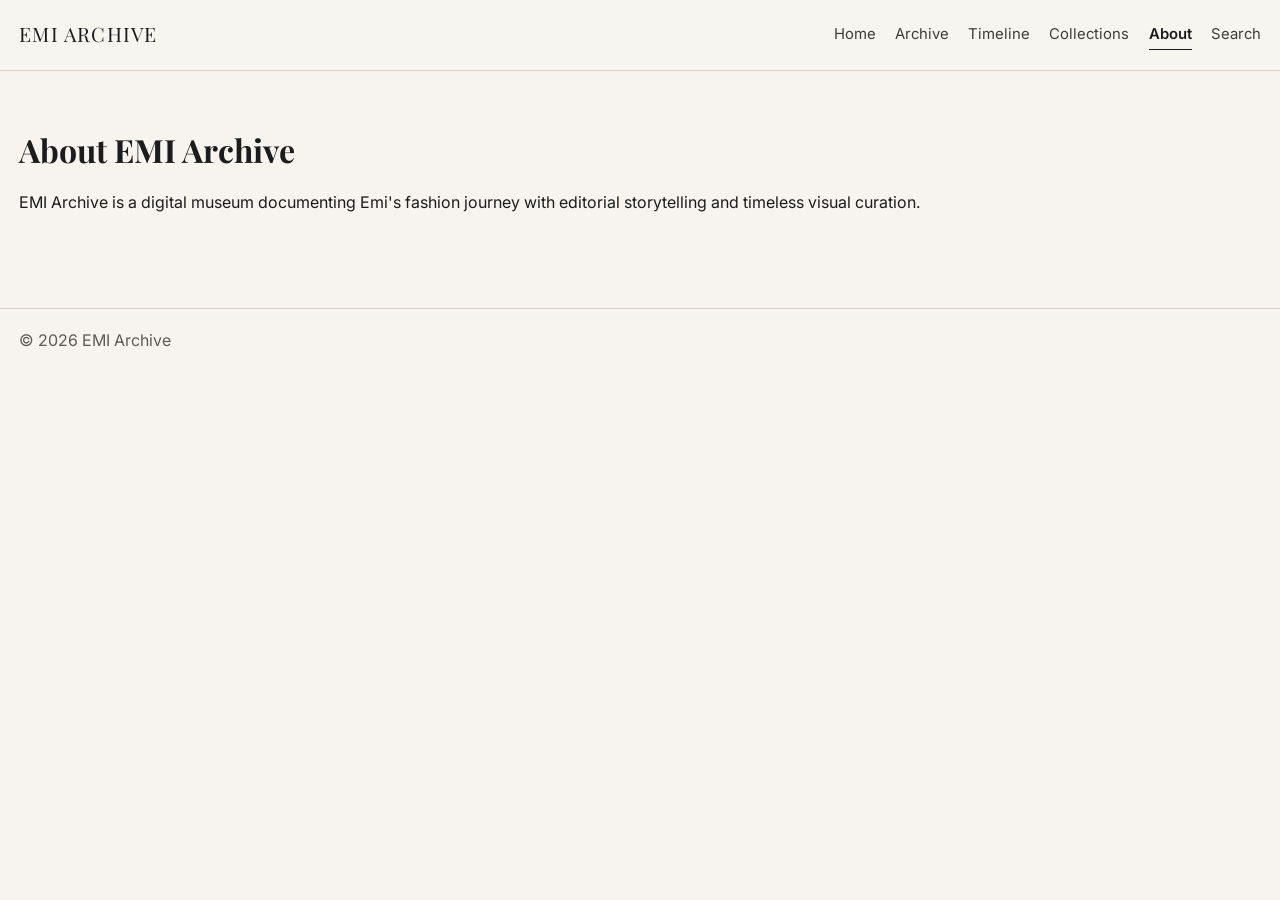
==== about.html @ dd9f16d8 "feat: redesign EMI Archive luxury experience Co-authored-by: Copilot <223556219+Copilot@users.norepl" ====
<!doctype html>
<html lang="en">
<head>
  <meta charset="UTF-8" />
  <meta name="viewport" content="width=device-width, initial-scale=1.0" />
  <title>About | EMI Archive</title>
  <link rel="preconnect" href="https://fonts.googleapis.com" />
  <link rel="preconnect" href="https://fonts.gstatic.com" crossorigin />
  <link href="https://fonts.googleapis.com/css2?family=Inter:wght@400;500;600&family=Playfair+Display:wght@500;700&display=swap" rel="stylesheet" />
  <link rel="stylesheet" href="assets/css/styles.css" />
</head>
<body>
  <header class="site-header">
    <div class="shell header-inner">
      <a class="brand" href="index.html">EMI ARCHIVE</a>
      <button class="nav-toggle" type="button" aria-expanded="false" aria-controls="site-nav" aria-label="Toggle navigation">
        <span></span>
        <span></span>
        <span></span>
      </button>
      <nav class="site-nav" id="site-nav" aria-label="Main">
        <a href="index.html">Home</a>
        <a href="archive.html">Archive</a>
        <a href="timeline.html">Timeline</a>
        <a href="collections.html">Collections</a>
        <a href="about.html" class="is-active">About</a>
        <a href="archive.html#search">Search</a>
      </nav>
    </div>
  </header>
  <main class="shell page-main prose">
    <h1>About EMI Archive</h1>
    <p>EMI Archive is a digital museum documenting Emi's fashion journey with editorial storytelling and timeless visual curation.</p>
  </main>
  <footer class="site-footer"><div class="shell"><p>© <span id="year"></span> EMI Archive</p></div></footer>
  <script src="assets/js/main.js"></script>
</body>
</html>
---- assets/css/styles.css ----
:root {
  --bg: #f7f4ef;
  --surface: #e8e1d7;
  --gold: #c9b08a;
  --ink: #1c1c1c;
  --muted: #585550;
  --line: #d6cebf;
  --line-strong: #c9bfae;
  --space-section: clamp(2.1rem, 4vw, 3.4rem);
  --radius-md: 12px;
  --radius-sm: 10px;
}

* {
  box-sizing: border-box;
}

body {
  margin: 0;
  background: var(--bg);
  color: var(--ink);
  font-family: "Inter", sans-serif;
  font-size: 16px;
  line-height: 1.58;
  text-rendering: optimizeLegibility;
}

a {
  color: inherit;
}

.shell {
  width: min(1280px, calc(100% - 2.4rem));
  margin: 0 auto;
}

.site-header {
  position: sticky;
  top: 0;
  z-index: 10;
  border-bottom: 1px solid var(--line);
  background: color-mix(in srgb, var(--bg) 94%, white);
  backdrop-filter: blur(8px);
}

.header-inner {
  display: flex;
  justify-content: space-between;
  align-items: center;
  gap: 1rem;
  min-height: 70px;
}

.brand {
  text-decoration: none;
  font-family: "Playfair Display", serif;
  font-size: 1.24rem;
  letter-spacing: 0.06em;
}

.site-nav {
  display: flex;
  flex-wrap: wrap;
  gap: 0.55rem 1.2rem;
}

.nav-toggle {
  display: none;
  border: 1px solid var(--line-strong);
  background: color-mix(in srgb, var(--bg) 82%, white);
  border-radius: 999px;
  width: 44px;
  height: 44px;
  padding: 0;
  align-items: center;
  justify-content: center;
  gap: 4px;
}

.nav-toggle span {
  display: block;
  width: 18px;
  height: 2px;
  border-radius: 2px;
  background: var(--ink);
  transition: transform 180ms ease, opacity 180ms ease;
  transform-origin: center;
}

.nav-toggle.is-open span:nth-child(1) {
  transform: translateY(6px) rotate(45deg);
}

.nav-toggle.is-open span:nth-child(2) {
  opacity: 0;
}

.nav-toggle.is-open span:nth-child(3) {
  transform: translateY(-6px) rotate(-45deg);
}

.site-nav a {
  text-decoration: none;
  color: #3f3d39;
  font-size: 0.93rem;
  padding: 0.2rem 0;
}

.site-nav a.is-active {
  color: var(--ink);
  font-weight: 600;
  border-bottom: 1px solid var(--ink);
}

.kicker {
  margin: 0 0 0.7rem;
  text-transform: uppercase;
  letter-spacing: 0.12em;
  font-size: 0.77rem;
  color: var(--muted);
}

h1,
h2,
h3 {
  font-family: "Playfair Display", serif;
  line-height: 1.17;
}

.hero {
  display: grid;
  grid-template-columns: 1.05fr 1fr;
  gap: 2rem;
  align-items: stretch;
  padding: 3.3rem 0 1.6rem;
}

.hero-copy h1 {
  font-size: clamp(2.2rem, 4.2vw, 3.45rem);
  margin: 0 0 0.9rem;
}

.hero-copy p {
  margin: 0;
  color: #4f4c47;
  max-width: 54ch;
}

.button {
  display: inline-block;
  margin-top: 1.2rem;
  border: 1px solid var(--ink);
  border-radius: 999px;
  background: var(--ink);
  color: white;
  text-decoration: none;
  padding: 0.62rem 1.1rem;
  transition: transform 140ms ease, opacity 140ms ease;
}

.button:hover {
  transform: translateY(-1px);
  opacity: 0.94;
}

.hero-art,
.card-image,
.detail-image {
  border-radius: var(--radius-md);
  border: 1px solid var(--line);
  background: linear-gradient(140deg, #f2ede4 4%, #e0d5c4 55%, #c9b08a 100%);
}

.hero-art {
  min-height: 400px;
}

.design-board {
  margin-bottom: 1.2rem;
}

.board-card {
  border: 1px solid var(--line);
  border-radius: var(--radius-md);
  background: color-mix(in srgb, var(--bg) 82%, white);
}

.board-block {
  padding: 1rem;
}

.board-block + .board-block {
  border-top: 1px solid var(--line);
}

.board-card h2 {
  margin: 0;
  font-size: 1.9rem;
}

.board-card p {
  margin: 0.5rem 0 0;
  color: #58544d;
}

.swatches {
  display: flex;
  flex-wrap: wrap;
  gap: 0.85rem;
}

.swatch span {
  display: block;
  width: 76px;
  height: 76px;
  border-radius: 10px;
  border: 1px solid var(--line);
  background: var(--bg);
}

.swatch:nth-child(2) span {
  background: var(--surface);
}

.swatch:nth-child(3) span {
  background: var(--gold);
}

.swatch:nth-child(4) span {
  background: var(--ink);
}

.swatch em {
  display: block;
  margin-top: 0.35rem;
  font-style: normal;
  font-size: 0.75rem;
  color: #65625d;
}

.guide-section {
  margin-bottom: var(--space-section);
}

.guide-grid {
  display: grid;
  grid-template-columns: repeat(4, 1fr);
  gap: 0.8rem;
}

.guide-card {
  border: 1px solid var(--line);
  border-radius: var(--radius-sm);
  background: color-mix(in srgb, var(--bg) 84%, white);
  padding: 1rem;
  min-height: 240px;
}

.guide-card h3 {
  margin: 0;
  font-size: 1.08rem;
}

.guide-card p {
  margin: 0.65rem 0 0;
  color: #53504a;
  font-size: 0.92rem;
}

.stats {
  display: grid;
  grid-template-columns: repeat(4, 1fr);
  gap: 0.9rem;
  margin: 0 auto var(--space-section);
}

.stats article {
  border: 1px solid var(--line);
  border-radius: var(--radius-md);
  background: color-mix(in srgb, var(--surface) 35%, white);
  padding: 0.95rem 1rem;
}

.stats h2 {
  margin: 0;
  font-size: 1.8rem;
}

.stats p {
  margin: 0.2rem 0 0;
  color: var(--muted);
}

.records {
  margin-bottom: var(--space-section);
}

.section-head {
  display: flex;
  justify-content: space-between;
  align-items: end;
  gap: 1rem;
  margin-bottom: 0.9rem;
}

.section-head h2 {
  margin: 0;
  font-size: 1.82rem;
}

.section-head a {
  color: #47443f;
  font-size: 0.9rem;
  text-transform: uppercase;
  letter-spacing: 0.07em;
  text-decoration: none;
}

.section-head--stacked {
  display: block;
  margin-top: 2.25rem;
}

.section-head--stacked h1 {
  margin: 0;
  font-size: clamp(1.9rem, 3.3vw, 2.6rem);
}

.section-head--stacked p {
  margin: 0.55rem 0 0;
  color: #5b5751;
}

.record-grid {
  display: grid;
  grid-template-columns: repeat(3, 1fr);
  gap: 1rem;
}

.record-grid.is-list {
  grid-template-columns: 1fr;
}

.record-grid.is-list .card {
  display: grid;
  grid-template-columns: 240px 1fr;
  gap: 1rem;
  align-items: center;
}

.record-grid.is-list .card .card-image {
  margin-bottom: 0;
  min-height: 160px;
}

.card {
  border: 1px solid var(--line);
  border-radius: var(--radius-md);
  background: color-mix(in srgb, var(--bg) 65%, white);
  padding: 0.9rem;
}

.card-image {
  min-height: 0;
  aspect-ratio: 4 / 5;
  margin-bottom: 0.75rem;
}

.tone-2 {
  background: linear-gradient(140deg, #efe8db, #d6c7af);
}

.tone-3 {
  background: linear-gradient(140deg, #dbd4c6, #b99f6e);
}

.meta {
  margin: 0 0 0.26rem;
  font-size: 0.84rem;
  color: #65625d;
}

.card h3 {
  margin: 0;
  font-size: 1.22rem;
}

.card-keyline {
  margin: 0.35rem 0;
  color: #55524d;
}

.card a {
  text-decoration: none;
  color: #2f2e2a;
  font-weight: 500;
}

.quote {
  border-top: 1px solid var(--line);
  padding: 2.1rem 0 3.3rem;
}

blockquote {
  margin: 0;
  max-width: 36ch;
  font-size: clamp(1.2rem, 2.2vw, 1.95rem);
}

.quote-credit {
  margin-top: 0.8rem;
  color: #5d5952;
}

.page-main {
  padding-bottom: 1.4rem;
}

.filters-panel {
  border: 1px solid var(--line);
  border-radius: var(--radius-md);
  background: color-mix(in srgb, var(--bg) 72%, white);
  padding: 0.9rem;
  margin: 1rem 0 1.2rem;
}

.filters {
  display: grid;
  grid-template-columns: 2fr repeat(4, 1fr) auto;
  gap: 0.58rem;
}

input,
select,
button {
  font: inherit;
  border: 1px solid var(--line-strong);
  border-radius: 8px;
  padding: 0.6rem 0.7rem;
  min-height: 44px;
  background: white;
}

button {
  background: var(--ink);
  color: white;
  border-color: var(--ink);
  cursor: pointer;
}

.filters-meta {
  margin: 0.5rem 0 0;
  color: #5c5953;
  font-size: 0.9rem;
}

.detail-kicker {
  text-transform: uppercase;
  letter-spacing: 0.08em;
  font-size: 0.76rem;
}

.detail-gallery {
  display: grid;
  grid-template-columns: 1.2fr 1fr 1fr;
  gap: 0.95rem;
  margin-top: 1rem;
}

.detail-image {
  min-height: 0;
  aspect-ratio: 3 / 4;
}

.detail-gallery .detail-image:first-child {
  aspect-ratio: 4 / 5;
}

.detail-layout {
  display: grid;
  grid-template-columns: 1fr 1.5fr;
  gap: 2rem;
  margin: 1.2rem 0 2rem;
}

.detail-info,
.detail-copy {
  border: 1px solid var(--line);
  border-radius: var(--radius-md);
  padding: 1rem;
  background: color-mix(in srgb, var(--bg) 70%, white);
}

.detail-info h2,
.detail-copy h2 {
  margin: 0 0 0.7rem;
  font-size: 1.35rem;
}

dl {
  margin: 0;
  display: grid;
  grid-template-columns: 110px 1fr;
  gap: 0 0.6rem;
}

dt,
dd {
  margin: 0;
  padding: 0.26rem 0;
  border-bottom: 1px solid var(--line);
}

.prose {
  padding: 2.4rem 0;
}

.site-footer {
  border-top: 1px solid var(--line);
  margin-top: 2.4rem;
  padding: 1.2rem 0;
}

.site-footer p {
  margin: 0;
  color: #5e5a54;
}

.mobile-dock {
  display: none;
}

.home-ref .hero {
  grid-template-columns: 0.95fr 1.05fr;
  gap: 0;
  padding: 0;
  border: 1px solid var(--line);
  border-radius: var(--radius-md);
  overflow: hidden;
  box-shadow: 0 18px 45px rgba(34, 28, 19, 0.09);
}

.home-ref .hero-copy {
  padding: clamp(1.3rem, 3vw, 2.8rem);
  background:
    radial-gradient(circle at 20% 15%, rgba(201, 176, 138, 0.14), transparent 52%),
    linear-gradient(180deg, rgba(255, 255, 255, 0.5), rgba(255, 255, 255, 0.08));
}

.home-ref .hero-copy h1 {
  font-size: clamp(2rem, 4.2vw, 3.6rem);
  letter-spacing: -0.02em;
  margin: 0.5rem 0 0.7rem;
  color: #171717;
}

.home-ref .hero-copy .button {
  text-transform: uppercase;
  letter-spacing: 0.08em;
  font-size: 0.78rem;
  padding: 0.64rem 1rem;
  background: var(--gold);
  border-color: var(--gold);
  color: #fff;
  background-image: linear-gradient(110deg, #c9b08a 0%, #b89a63 100%);
}

.home-ref .hero-art {
  min-height: 520px;
  border: 0;
  border-radius: 0;
  background: none;
  position: relative;
  overflow: hidden;
}

.home-ref .hero-art img {
  width: 100%;
  height: 100%;
  object-fit: cover;
  display: block;
  transform: scale(1.02);
  transition: transform 460ms ease;
}

.home-ref .hero-art::after {
  content: "";
  position: absolute;
  inset: 0;
  background:
    linear-gradient(130deg, rgba(10, 10, 10, 0.14), transparent 36%),
    linear-gradient(270deg, rgba(255, 255, 255, 0), rgba(255, 255, 255, 0.12));
  pointer-events: none;
}

.home-ref .hero-medallion {
  position: absolute;
  right: 1.1rem;
  bottom: 1.1rem;
  width: 74px;
  height: 74px;
  border-radius: 50%;
  border: 1px solid rgba(201, 176, 138, 0.72);
  background: rgba(247, 244, 239, 0.8);
  color: #876c3f;
  font-family: "Playfair Display", serif;
  font-size: 1.9rem;
  display: grid;
  place-items: center;
  backdrop-filter: blur(3px);
  box-shadow: 0 8px 20px rgba(12, 10, 8, 0.15);
}

.home-ref .stats {
  margin: 0;
  border-left: 1px solid var(--line);
  border-right: 1px solid var(--line);
  border-bottom: 1px solid var(--line);
  gap: 0;
}

.home-ref .stats article {
  border: 0;
  border-right: 1px solid var(--line);
  border-radius: 0;
  background: color-mix(in srgb, var(--bg) 92%, white);
  padding: 0.75rem 1rem;
  transition: background-color 180ms ease;
}

.home-ref .stats article:last-child {
  border-right: 0;
}

.home-ref .stats p {
  margin: 0;
  font-size: 0.67rem;
  text-transform: uppercase;
  letter-spacing: 0.11em;
}

.home-ref .stats h2 {
  margin-top: 0.2rem;
  font-size: 1.8rem;
}

.home-ref .stats article:hover {
  background: color-mix(in srgb, var(--surface) 44%, white);
}

.home-ref .records {
  margin-top: 1.1rem;
}

.home-ref .section-head h2 {
  text-transform: uppercase;
  letter-spacing: 0.08em;
  font-size: 1.02rem;
  font-family: "Inter", sans-serif;
  font-weight: 600;
}

.home-ref .record-grid {
  grid-template-columns: repeat(4, minmax(0, 1fr));
}

.home-ref .card {
  padding: 0;
  overflow: hidden;
  background: color-mix(in srgb, var(--bg) 94%, white);
  transition: transform 220ms ease, box-shadow 220ms ease, border-color 220ms ease;
}

.home-ref .card-image {
  aspect-ratio: 4 / 3;
  margin: 0;
  border: 0;
  border-bottom: 1px solid var(--line);
  border-radius: 0;
  background: none;
}

.home-ref .card-image img {
  width: 100%;
  height: 100%;
  object-fit: cover;
  display: block;
  transition: transform 420ms ease;
}

.home-ref .card:nth-child(1) .card-image img {
  object-position: center top;
}

.home-ref .card:nth-child(2) .card-image img {
  object-position: 50% 24%;
}

.home-ref .card:nth-child(3) .card-image img {
  object-position: 52% 18%;
}

.home-ref .card:nth-child(4) .card-image img {
  object-position: center 14%;
}

.home-ref .card .meta,
.home-ref .card .card-keyline,
.home-ref .card h3 {
  padding-left: 0.8rem;
  padding-right: 0.8rem;
}

.home-ref .card .meta {
  margin-top: 0.55rem;
}

.home-ref .card h3 {
  margin-top: 0.15rem;
  font-size: 1.06rem;
}

.home-ref .card .card-keyline {
  margin-top: 0.35rem;
  margin-bottom: 0.05rem;
  font-size: 0.9rem;
}

.home-ref .card:hover {
  transform: translateY(-4px);
  border-color: #ccb88f;
  box-shadow: 0 14px 28px rgba(20, 15, 9, 0.12);
}

.home-ref .card:hover .card-image img {
  transform: scale(1.05);
}

.home-ref .quote {
  margin-top: 1.8rem;
  border: 1px solid var(--line);
  border-radius: var(--radius-md);
  padding: 1.4rem 1.5rem;
  display: flex;
  justify-content: space-between;
  align-items: end;
  gap: 1.2rem;
  background:
    radial-gradient(circle at 2% 18%, rgba(201, 176, 138, 0.2), transparent 24%),
    linear-gradient(180deg, rgba(255, 255, 255, 0.42), rgba(255, 255, 255, 0.08));
}

.home-ref .quote blockquote {
  font-size: clamp(1.1rem, 2.2vw, 1.65rem);
  position: relative;
  padding-left: 1.1rem;
}

.home-ref .quote blockquote::before {
  content: "“";
  position: absolute;
  left: 0;
  top: -0.32rem;
  color: #b89a63;
  font-size: 1.6em;
  line-height: 1;
}

.home-ref .quote .quote-credit {
  margin: 0;
  white-space: nowrap;
  color: #736347;
}

.home-ref .hero-copy .button:hover {
  transform: translateY(-2px);
  box-shadow: 0 9px 16px rgba(92, 68, 34, 0.24);
}

.home-ref .hero:hover .hero-art img {
  transform: scale(1.055);
}

@media (prefers-reduced-motion: reduce) {
  .home-ref .hero-art img,
  .home-ref .card,
  .home-ref .card-image img,
  .home-ref .hero-copy .button {
    transition: none;
  }
}

@media (max-width: 1024px) {
  .hero,
  .detail-layout {
    grid-template-columns: 1fr;
  }

  .record-grid {
    grid-template-columns: repeat(2, 1fr);
  }

  .filters {
    grid-template-columns: 1fr 1fr 1fr;
  }

  .guide-grid,
  .stats {
    grid-template-columns: repeat(2, 1fr);
  }

  .detail-gallery {
    grid-template-columns: 1fr 1fr;
  }

  .home-ref .record-grid {
    grid-template-columns: repeat(2, minmax(0, 1fr));
  }

  .home-ref .hero {
    grid-template-columns: 1fr;
  }
}

@media (max-width: 700px) {
  .shell {
    width: min(1100px, calc(100% - 1.35rem));
  }

  .header-inner {
    align-items: center;
    justify-content: space-between;
    min-height: 64px;
    padding: 0.5rem 0;
    position: relative;
  }

  .nav-toggle {
    display: inline-flex;
  }

  .site-nav {
    display: flex;
    width: 100%;
    flex-direction: column;
    align-items: stretch;
    gap: 0.35rem;
    margin-top: 0;
    padding: 0;
    max-height: 0;
    opacity: 0;
    transform: translateY(-6px);
    overflow: hidden;
    pointer-events: none;
    border-top: 1px solid transparent;
    transition:
      max-height 220ms ease,
      opacity 180ms ease,
      transform 220ms ease,
      margin-top 220ms ease,
      padding 220ms ease,
      border-color 220ms ease;
  }

  .site-nav a {
    border: 1px solid var(--line);
    border-radius: 10px;
    padding: 0.56rem 0.72rem;
    background: color-mix(in srgb, var(--bg) 82%, white);
  }

  .site-nav a.is-active {
    border-bottom: 1px solid var(--line);
    border-color: var(--ink);
    background: var(--ink);
    color: white;
  }

  .site-header.is-nav-open .header-inner {
    align-items: stretch;
  }

  .site-header.is-nav-open .nav-toggle {
    align-self: flex-end;
  }

  .site-header.is-nav-open .site-nav {
    max-height: 420px;
    opacity: 1;
    transform: translateY(0);
    pointer-events: auto;
    margin-top: 0.5rem;
    padding: 0.7rem 0;
    border-top-color: var(--line);
  }

  .hero {
    padding: 2.1rem 0 1rem;
    gap: 1.2rem;
  }

  .section-head {
    flex-direction: column;
    align-items: flex-start;
    gap: 0.35rem;
  }

  .filters-panel {
    padding: 0.75rem;
  }

  .filters button {
    width: 100%;
  }

  .card {
    padding: 0.78rem;
  }

  .card h3 {
    font-size: 1.12rem;
  }

  .record-grid,
  .guide-grid,
  .stats,
  .filters,
  .detail-gallery {
    grid-template-columns: 1fr;
  }

  .record-grid.is-list .card {
    grid-template-columns: 1fr;
  }

  .record-grid.is-list .card .card-image {
    margin-bottom: 0.75rem;
  }

  .hero-art {
    min-height: 320px;
  }

  .guide-card {
    min-height: 0;
  }

  .home-ref .stats {
    border-top: 0;
  }

  .home-ref .stats article {
    border-right: 0;
    border-bottom: 1px solid var(--line);
  }

  .home-ref .stats article:last-child {
    border-bottom: 0;
  }

  .home-ref .quote {
    flex-direction: column;
    align-items: flex-start;
  }

  .home-ref .hero-medallion {
    display: none;
  }
}

@media (max-width: 480px) {
  .shell {
    width: min(1100px, calc(100% - 1rem));
  }

  .home-ref {
    padding-bottom: 72px;
  }

  .home-ref .header-inner {
    min-height: 56px;
    padding: 0.3rem 0;
  }

  .home-ref .brand {
    font-size: 1rem;
    letter-spacing: 0.05em;
  }

  .hero-copy h1 {
    font-size: clamp(1.8rem, 8vw, 2.2rem);
  }

  .kicker {
    font-size: 0.72rem;
    letter-spacing: 0.1em;
  }

  .hero-art {
    min-height: 280px;
  }

  .home-ref .hero-art {
    min-height: 205px;
  }

  .home-ref .hero {
    margin-top: 0.2rem;
    border-radius: 8px;
  }

  .home-ref .hero-copy {
    padding: 0.85rem 0.9rem 0.75rem;
    background: none;
  }

  .home-ref .hero-copy h1 {
    font-size: 2.88rem;
    line-height: 0.98;
    margin: 0.15rem 0 0.55rem;
    font-weight: 500;
  }

  .home-ref .hero-copy p {
    max-width: 100%;
    font-size: 0.86rem;
  }

  .home-ref .hero-copy .button {
    font-size: 0.62rem;
    padding: 0.45rem 0.62rem;
    margin-top: 0.55rem;
    border-radius: 5px;
  }

  .home-ref .stats {
    display: grid;
    grid-template-columns: 1fr 1fr;
  }

  .home-ref .stats article {
    border-right: 1px solid var(--line);
    border-bottom: 1px solid var(--line);
    padding: 0.58rem 0.45rem 0.48rem;
    text-align: center;
  }

  .home-ref .stats article:nth-child(2n) {
    border-right: 0;
  }

  .home-ref .stats article:nth-last-child(-n + 2) {
    border-bottom: 0;
  }

  .home-ref .stats p {
    font-size: 0.47rem;
    letter-spacing: 0.11em;
  }

  .home-ref .stats h2 {
    margin: 0.1rem 0 0;
    font-size: 2rem;
    line-height: 1;
  }

  .home-ref .records {
    margin-top: 0.7rem;
  }

  .home-ref .section-head {
    flex-direction: row;
    align-items: baseline;
    margin-bottom: 0.45rem;
  }

  .home-ref .section-head h2 {
    font-size: 0.72rem;
    letter-spacing: 0.12em;
  }

  .home-ref .section-head a {
    font-size: 0.66rem;
    letter-spacing: 0.08em;
  }

  .home-ref .record-grid {
    grid-template-columns: 1fr;
    gap: 0.35rem;
  }

  .home-ref .card {
    display: grid;
    grid-template-columns: 52px 1fr;
    gap: 0 0.56rem;
    border-radius: 7px;
    padding: 0.34rem;
  }

  .home-ref .card-image {
    grid-row: 1 / span 4;
    border-radius: 5px;
    border: 1px solid var(--line);
    aspect-ratio: 3 / 4;
    margin: 0;
  }

  .home-ref .card .meta,
  .home-ref .card .card-keyline,
  .home-ref .card h3 {
    padding: 0;
    margin: 0;
    line-height: 1.25;
  }

  .home-ref .card .meta {
    font-size: 0.58rem;
  }

  .home-ref .card h3 {
    margin-top: 0.1rem;
    font-size: 0.92rem;
  }

  .home-ref .card .card-keyline {
    margin-top: 0.1rem;
    font-size: 0.67rem;
    color: #57534c;
  }

  .home-ref .card:hover {
    transform: none;
    box-shadow: none;
  }

  .home-ref .quote {
    margin-top: 0.9rem;
    padding: 0.85rem;
    border-radius: 8px;
  }

  .home-ref .quote blockquote {
    font-size: 0.95rem;
    padding-left: 0.7rem;
  }

  .home-ref .quote .quote-credit {
    font-size: 0.72rem;
  }

  .home-ref .site-footer {
    margin-top: 1.2rem;
    padding-bottom: 0.6rem;
  }

  .mobile-dock {
    position: fixed;
    left: 0;
    right: 0;
    bottom: 0;
    display: grid;
    grid-template-columns: repeat(4, 1fr);
    border-top: 1px solid var(--line);
    background: color-mix(in srgb, var(--bg) 90%, white);
    z-index: 20;
  }

  .mobile-dock a {
    text-decoration: none;
    color: #4a4640;
    display: grid;
    justify-items: center;
    gap: 0.1rem;
    padding: 0.32rem 0 0.34rem;
    font-size: 0.72rem;
  }

  .mobile-dock a span {
    font-size: 0.87rem;
    line-height: 1;
  }

  .mobile-dock a em {
    font-style: normal;
    text-transform: uppercase;
    font-size: 0.48rem;
    letter-spacing: 0.08em;
  }

  .mobile-dock a.is-active {
    color: #1c1c1c;
    background: color-mix(in srgb, var(--surface) 44%, white);
  }

  .swatch span {
    width: 62px;
    height: 62px;
  }

  .swatch em {
    font-size: 0.7rem;
  }
}
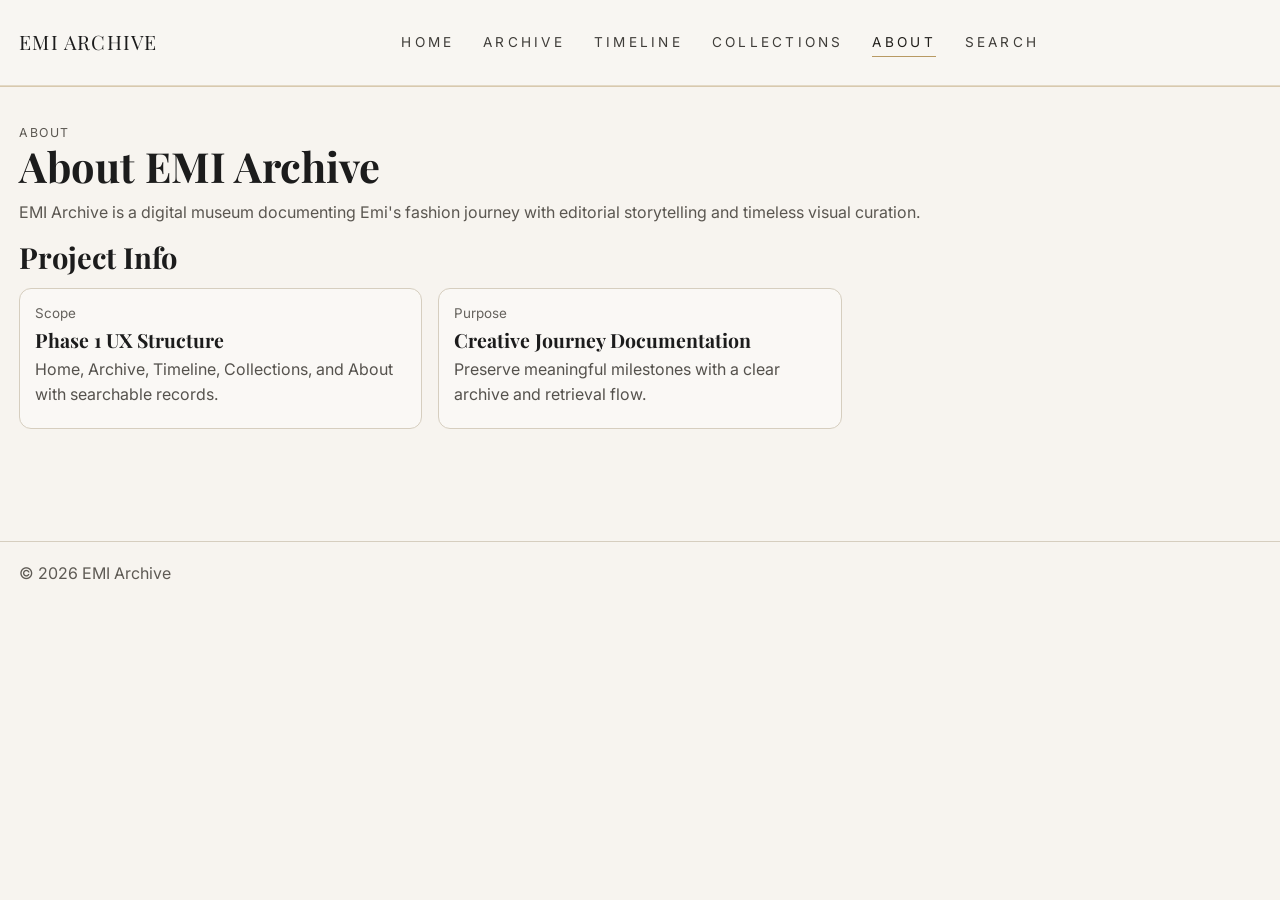
==== commit 6582ea02: "refine homepage hero framing and align sitemap structure" ====
--- a/about.html
+++ b/about.html
@@ -28,9 +28,30 @@
       </nav>
     </div>
   </header>
-  <main class="shell page-main prose">
-    <h1>About EMI Archive</h1>
-    <p>EMI Archive is a digital museum documenting Emi's fashion journey with editorial storytelling and timeless visual curation.</p>
+  <main class="shell page-main">
+    <section class="section-head section-head--stacked">
+      <p class="kicker">About</p>
+      <h1>About EMI Archive</h1>
+      <p>EMI Archive is a digital museum documenting Emi's fashion journey with editorial storytelling and timeless visual curation.</p>
+    </section>
+
+    <section class="records" aria-label="Project information">
+      <div class="section-head">
+        <h2>Project Info</h2>
+      </div>
+      <div class="record-grid">
+        <article class="card">
+          <p class="meta">Scope</p>
+          <h3>Phase 1 UX Structure</h3>
+          <p class="card-keyline">Home, Archive, Timeline, Collections, and About with searchable records.</p>
+        </article>
+        <article class="card">
+          <p class="meta">Purpose</p>
+          <h3>Creative Journey Documentation</h3>
+          <p class="card-keyline">Preserve meaningful milestones with a clear archive and retrieval flow.</p>
+        </article>
+      </div>
+    </section>
   </main>
   <footer class="site-footer"><div class="shell"><p>© <span id="year"></span> EMI Archive</p></div></footer>
   <script src="assets/js/main.js"></script>
--- a/assets/css/styles.css
+++ b/assets/css/styles.css
@@ -38,17 +38,31 @@
   position: sticky;
   top: 0;
   z-index: 10;
-  border-bottom: 1px solid var(--line);
-  background: color-mix(in srgb, var(--bg) 94%, white);
+  border-bottom: 1px solid #d8c9ae;
+  background: rgba(248, 246, 242, 0.95);
   backdrop-filter: blur(8px);
+}
+
+.site-header::after {
+  content: "";
+  position: absolute;
+  left: 0;
+  right: 0;
+  bottom: 0;
+  height: 1px;
+  background: #d8c9ae;
+  opacity: 0.65;
+  pointer-events: none;
 }
 
 .header-inner {
   display: flex;
   justify-content: space-between;
   align-items: center;
-  gap: 1rem;
-  min-height: 70px;
+  gap: 1.4rem;
+  min-height: 86px;
+  position: relative;
+  z-index: 1;
 }
 
 .brand {
@@ -58,10 +72,26 @@
   letter-spacing: 0.06em;
 }
 
+.brand-seal {
+  width: 64px;
+  height: 64px;
+  border-radius: 50%;
+  border: 1px solid #b89a63;
+  display: inline-grid;
+  place-items: center;
+  color: #b89a63;
+  font-size: 2rem;
+  letter-spacing: 0;
+  line-height: 1;
+}
+
 .site-nav {
   display: flex;
   flex-wrap: wrap;
-  gap: 0.55rem 1.2rem;
+  justify-content: center;
+  align-items: center;
+  gap: 0.55rem 1.8rem;
+  flex: 1;
 }
 
 .nav-toggle {
@@ -102,14 +132,34 @@
 .site-nav a {
   text-decoration: none;
   color: #3f3d39;
-  font-size: 0.93rem;
+  font-size: 0.85rem;
+  text-transform: uppercase;
+  letter-spacing: 0.24em;
   padding: 0.2rem 0;
 }
 
 .site-nav a.is-active {
-  color: var(--ink);
-  font-weight: 600;
-  border-bottom: 1px solid var(--ink);
+  color: #211f1b;
+  border-bottom: 1px solid #b89a63;
+}
+
+.nav-search {
+  text-decoration: none;
+  text-transform: uppercase;
+  letter-spacing: 0.24em;
+  font-size: 0.85rem;
+  display: inline-flex;
+  align-items: center;
+  gap: 0.6rem;
+  padding-left: 1.1rem;
+  border-left: 1px solid #d8c9ae;
+  white-space: nowrap;
+}
+
+.nav-search span {
+  color: #b89a63;
+  font-size: 1.35rem;
+  line-height: 1;
 }
 
 .kicker {
@@ -119,6 +169,7 @@
   font-size: 0.77rem;
   color: var(--muted);
 }
+
 
 h1,
 h2,
@@ -331,6 +382,651 @@
   color: #5b5751;
 }
 
+.archive-feature {
+  margin: 1.2rem auto 1.4rem;
+  max-width: 1080px;
+}
+
+.archive-card {
+  border: 1px solid var(--line-strong);
+  border-radius: var(--radius-md);
+  background: color-mix(in srgb, var(--bg) 74%, white);
+  overflow: hidden;
+  box-shadow: 0 6px 20px rgba(72, 59, 36, 0.06);
+  display: grid;
+  grid-template-areas:
+    "head head head"
+    "main main main"
+    "meta meta meta"
+    "foot foot foot"
+    "legal legal legal";
+}
+
+.archive-card-head {
+  display: grid;
+  grid-template-columns: 1.15fr 0.65fr 0.55fr;
+  border-bottom: 1px solid var(--line);
+  grid-area: head;
+}
+
+.archive-card-head p {
+  margin: 0;
+  padding: 0.95rem 1.2rem 0.9rem;
+  text-transform: uppercase;
+  letter-spacing: 0.2em;
+  font-size: 0.72rem;
+}
+
+.archive-card-head p:first-child {
+  display: grid;
+  align-items: center;
+}
+
+.archive-card-head p + p {
+  border-left: 1px solid var(--line);
+}
+
+.archive-card-head strong {
+  display: block;
+  margin-top: 0.16rem;
+  color: #8e7449;
+  font-size: 1.92rem;
+  line-height: 1;
+  letter-spacing: 0.11em;
+  font-weight: 500;
+  font-family: "Playfair Display", serif;
+}
+
+.archive-card-head p:last-child {
+  text-align: center;
+}
+
+.archive-card-head p:last-child::before {
+  content: "Category";
+  display: block;
+  margin: 0 auto 0.36rem;
+  max-width: 138px;
+  border: 1px solid #3d3831;
+  background: #221f1c;
+  color: #fff;
+  padding: 0.25rem 0.4rem;
+  letter-spacing: 0.16em;
+  font-size: 0.68rem;
+}
+
+.archive-card-main {
+  display: grid;
+  grid-template-columns: 1fr 1fr;
+  grid-area: main;
+}
+
+.archive-card-image {
+  margin: 0;
+  border-right: 1px solid var(--line);
+  min-height: 510px;
+  position: relative;
+}
+
+.archive-card-image img {
+  width: 100%;
+  height: 100%;
+  object-fit: cover;
+  display: block;
+}
+
+.archive-card-story {
+  padding: 1.45rem 1.35rem 1.2rem;
+}
+
+.archive-card-story h2 {
+  margin: 0;
+  text-transform: uppercase;
+  font-size: clamp(2rem, 3.8vw, 3.6rem);
+  line-height: 1.03;
+  max-width: 10ch;
+  letter-spacing: 0.02em;
+}
+
+.archive-card-rule {
+  width: 52px;
+  height: 4px;
+  background: #ad8d59;
+  margin: 1rem 0 1rem;
+}
+
+.archive-card-subtitle {
+  margin: 0;
+  text-transform: uppercase;
+  letter-spacing: 0.1em;
+  color: #9c7c4b;
+  font-size: 1.95rem;
+  font-family: "Inter", sans-serif;
+  font-weight: 500;
+  line-height: 1.1;
+}
+
+.archive-card-date {
+  margin: 0.65rem 0 0;
+  text-transform: uppercase;
+  letter-spacing: 0.14em;
+  font-weight: 600;
+  font-size: 0.9rem;
+}
+
+.archive-card-divider {
+  margin-top: 0.95rem;
+  border-top: 1px solid var(--line);
+}
+
+.archive-card-pill-row {
+  display: flex;
+  align-items: center;
+  gap: 0.6rem;
+}
+
+.archive-card-pill-row span {
+  color: #433f39;
+  font-size: 0.9rem;
+}
+
+.archive-card-tag {
+  display: inline-block;
+  margin: 1rem 0 0.72rem;
+  border-radius: 999px;
+  background: #bca073;
+  color: #fff;
+  text-transform: uppercase;
+  letter-spacing: 0.13em;
+  font-size: 0.72rem;
+  font-weight: 600;
+  padding: 0.33rem 0.7rem;
+}
+
+.archive-card-summary {
+  margin: 0;
+  color: #35322f;
+  max-width: 38ch;
+  font-size: 1.01rem;
+  line-height: 1.52;
+}
+
+.archive-card-meta {
+  display: grid;
+  grid-template-columns: 0.93fr 1.07fr;
+  border-top: 1px solid var(--line);
+  grid-area: meta;
+}
+
+.archive-card-glance,
+.archive-card-impact {
+  padding: 1rem 1.1rem 1.15rem;
+}
+
+.archive-card-impact {
+  border-left: 1px solid var(--line);
+}
+
+.archive-card-meta h3 {
+  margin: 0 0 0.72rem;
+  text-transform: uppercase;
+  letter-spacing: 0.18em;
+  font-size: 0.85rem;
+  font-family: "Inter", sans-serif;
+  font-weight: 500;
+}
+
+.archive-card-glance ul,
+.archive-card-impact ul {
+  list-style: none;
+  margin: 0;
+  padding: 0;
+}
+
+.archive-card-glance li {
+  display: grid;
+  grid-template-columns: 34px 1fr;
+  gap: 0.6rem;
+  align-items: start;
+  border-top: 1px solid var(--line);
+  padding: 0.7rem 0;
+}
+
+.archive-card-glance li span {
+  display: inline-grid;
+  place-items: center;
+  width: 34px;
+  height: 34px;
+  border-radius: 50%;
+  border: 1px solid var(--line);
+  background: color-mix(in srgb, var(--bg) 84%, white);
+  font-size: 1rem;
+  font-weight: 600;
+}
+
+.archive-card-glance li small {
+  text-transform: uppercase;
+  letter-spacing: 0.11em;
+  color: #8a7a61;
+  font-size: 0.72rem;
+}
+
+.archive-card-glance li p {
+  margin: 0.16rem 0 0;
+  font-size: 1.05rem;
+}
+
+.archive-level-track {
+  position: relative;
+  display: grid;
+  grid-template-columns: repeat(4, 1fr);
+  gap: 0.4rem;
+  border-top: 1px solid var(--line);
+  border-bottom: 1px solid var(--line);
+  padding: 0.84rem 0 0.88rem;
+  margin-bottom: 1.2rem;
+}
+
+.archive-level-track::before {
+  content: "";
+  position: absolute;
+  top: 1.14rem;
+  left: 10%;
+  right: 10%;
+  border-top: 1px solid #bab3a8;
+}
+
+.archive-level-step {
+  text-align: center;
+  position: relative;
+  z-index: 1;
+}
+
+.archive-level-step span {
+  display: inline-block;
+  width: 14px;
+  height: 14px;
+  border-radius: 50%;
+  border: 1px solid #8f8a80;
+  background: #f8f5f0;
+}
+
+.archive-level-step strong {
+  display: block;
+  margin-top: 0.52rem;
+  text-transform: uppercase;
+  font-size: 0.72rem;
+  letter-spacing: 0.1em;
+  color: #4f4a43;
+  font-family: "Inter", sans-serif;
+}
+
+.archive-level-step.is-active span {
+  border-color: #b29260;
+  background: #b29260;
+}
+
+.archive-card-impact ul li {
+  display: grid;
+  grid-template-columns: 30px 1fr;
+  gap: 0.65rem;
+  align-items: start;
+  margin-top: 0.78rem;
+}
+
+.archive-card-impact ul li span {
+  width: 30px;
+  height: 30px;
+  border-radius: 50%;
+  background: #b29260;
+  color: white;
+  display: inline-grid;
+  place-items: center;
+  font-weight: 700;
+}
+
+.archive-card-impact ul li p {
+  margin: 0;
+}
+
+.archive-card-seal {
+  position: absolute;
+  left: 1rem;
+  bottom: 1rem;
+  width: 88px;
+  height: 88px;
+  border-radius: 50%;
+  border: 2px solid #b29260;
+  background: color-mix(in srgb, #18242d 80%, black);
+  color: #bfa06f;
+  display: inline-grid;
+  place-items: center;
+  font-family: "Playfair Display", serif;
+  font-size: 2.2rem;
+  line-height: 1;
+}
+
+.archive-card-foot {
+  display: grid;
+  grid-template-columns: 1.15fr 1fr 0.42fr;
+  align-items: stretch;
+  border-top: 1px solid var(--line);
+  grid-area: foot;
+}
+
+.archive-card-foot > * {
+  padding: 1rem 1.1rem;
+}
+
+.archive-card-foot > * + * {
+  border-left: 1px solid var(--line);
+}
+
+.archive-card-foot h3 {
+  margin: 0;
+  text-transform: uppercase;
+  letter-spacing: 0.2em;
+  font-family: "Inter", sans-serif;
+  font-size: 0.88rem;
+  font-weight: 500;
+}
+
+.archive-card-foot p {
+  margin: 0.35rem 0 0;
+}
+
+.archive-foot-journey p {
+  color: #5f5951;
+  max-width: 30ch;
+}
+
+.archive-foot-icon {
+  margin: 0;
+  color: #b29260;
+  font-size: 2.1rem;
+  line-height: 1;
+}
+
+.archive-foot-journey {
+  display: grid;
+  grid-template-columns: 74px 1fr;
+  column-gap: 0.55rem;
+  align-items: center;
+}
+
+.archive-foot-journey h3,
+.archive-foot-journey p:not(.archive-foot-icon) {
+  grid-column: 2;
+}
+
+.archive-foot-context p {
+  color: #8a6c3e;
+  font-size: 1.75rem;
+  font-family: "Inter", sans-serif;
+  font-weight: 500;
+  letter-spacing: 0.03em;
+}
+
+.archive-foot-context {
+  display: grid;
+  align-content: center;
+}
+
+.archive-foot-note {
+  display: grid;
+  place-items: center;
+  text-align: center;
+  border: 1px solid var(--line);
+  margin: 0.65rem;
+  padding: 0.48rem 0.56rem;
+}
+
+.archive-foot-note p {
+  text-transform: uppercase;
+  letter-spacing: 0.11em;
+  font-size: 0.72rem;
+  color: #5a554e;
+}
+
+.archive-foot-note strong {
+  font-size: 1.65rem;
+  line-height: 1;
+  margin-top: 0.2rem;
+  font-family: "Inter", sans-serif;
+  font-weight: 500;
+}
+
+.archive-card-legal {
+  display: flex;
+  justify-content: space-between;
+  align-items: center;
+  gap: 1rem;
+  background: linear-gradient(90deg, #191918, #37332c, #191918);
+  color: #f0ebe2;
+  padding: 0.4rem 1rem 0.45rem;
+  grid-area: legal;
+}
+
+.archive-card-legal p {
+  margin: 0;
+  text-transform: uppercase;
+  letter-spacing: 0.15em;
+  font-size: 0.66rem;
+}
+
+/* Full-screen fit mode for archive-template.html */
+.archive-template-page {
+  overflow: hidden;
+}
+
+.archive-template-page .shell {
+  width: min(1400px, calc(100% - 0.9rem));
+}
+
+.archive-template-page .page-main {
+  padding: 0.45rem 0;
+}
+
+.archive-template-page .archive-feature {
+  margin: 0;
+  max-width: none;
+  height: calc(100vh - 0.9rem);
+}
+
+.archive-template-page .archive-card {
+  height: 100%;
+  box-shadow: none;
+}
+
+.archive-template-page .archive-card-head p {
+  padding: 0.46rem 0.72rem 0.42rem;
+  font-size: 0.58rem;
+  letter-spacing: 0.14em;
+}
+
+.archive-template-page .archive-card-head strong {
+  font-size: 1.2rem;
+}
+
+.archive-template-page .archive-card-main {
+  grid-template-columns: 0.78fr 1.22fr;
+  min-height: 0;
+}
+
+.archive-template-page .archive-card-image {
+  min-height: 0;
+  display: grid;
+  place-items: center;
+  background: color-mix(in srgb, var(--surface) 82%, white);
+}
+
+.archive-template-page .archive-card-image img {
+  width: 84%;
+  height: 84%;
+  object-fit: cover;
+  border-radius: 6px;
+}
+
+.archive-template-page .archive-card-story {
+  padding: 0.72rem 0.78rem 0.66rem;
+}
+
+.archive-template-page .archive-card-story h2 {
+  font-size: clamp(1.25rem, 2.2vw, 2rem);
+  line-height: 1.02;
+}
+
+.archive-template-page .archive-card-rule {
+  width: 36px;
+  height: 2px;
+  margin: 0.48rem 0;
+}
+
+.archive-template-page .archive-card-subtitle {
+  font-size: clamp(0.98rem, 1.8vw, 1.42rem);
+}
+
+.archive-template-page .archive-card-date {
+  margin-top: 0.36rem;
+  font-size: 0.67rem;
+}
+
+.archive-template-page .archive-card-divider {
+  margin-top: 0.5rem;
+}
+
+.archive-template-page .archive-card-tag {
+  margin: 0.52rem 0 0.42rem;
+  font-size: 0.56rem;
+  padding: 0.22rem 0.52rem;
+}
+
+.archive-template-page .archive-card-summary {
+  font-size: 0.75rem;
+  line-height: 1.32;
+}
+
+.archive-template-page .archive-card-glance,
+.archive-template-page .archive-card-impact {
+  padding: 0.58rem 0.76rem 0.62rem;
+}
+
+.archive-template-page .archive-card-meta h3 {
+  margin-bottom: 0.44rem;
+  font-size: 0.62rem;
+}
+
+.archive-template-page .archive-card-glance li {
+  grid-template-columns: 24px 1fr;
+  gap: 0.42rem;
+  padding: 0.26rem 0;
+}
+
+.archive-template-page .archive-card-glance li span {
+  width: 24px;
+  height: 24px;
+  font-size: 0.78rem;
+}
+
+.archive-template-page .archive-card-glance li small {
+  font-size: 0.56rem;
+}
+
+.archive-template-page .archive-card-glance li p {
+  margin-top: 0.06rem;
+  font-size: 0.76rem;
+}
+
+.archive-template-page .archive-level-track {
+  padding: 0.42rem 0 0.48rem;
+  margin-bottom: 0.64rem;
+}
+
+.archive-template-page .archive-level-track::before {
+  top: 0.74rem;
+}
+
+.archive-template-page .archive-level-step span {
+  width: 10px;
+  height: 10px;
+}
+
+.archive-template-page .archive-level-step strong {
+  margin-top: 0.3rem;
+  font-size: 0.54rem;
+}
+
+.archive-template-page .archive-card-impact ul li {
+  grid-template-columns: 20px 1fr;
+  gap: 0.42rem;
+  margin-top: 0.34rem;
+}
+
+.archive-template-page .archive-card-impact ul li span {
+  width: 20px;
+  height: 20px;
+  font-size: 0.62rem;
+}
+
+.archive-template-page .archive-card-impact ul li p {
+  font-size: 0.72rem;
+  line-height: 1.26;
+}
+
+.archive-template-page .archive-card-foot > * {
+  padding: 0.58rem 0.76rem;
+}
+
+.archive-template-page .archive-card-foot h3 {
+  font-size: 0.62rem;
+}
+
+.archive-template-page .archive-card-foot p {
+  margin-top: 0.22rem;
+  font-size: 0.72rem;
+}
+
+.archive-template-page .archive-foot-journey {
+  grid-template-columns: 38px 1fr;
+}
+
+.archive-template-page .archive-foot-icon {
+  font-size: 1.2rem;
+}
+
+.archive-template-page .archive-foot-context p {
+  font-size: 1rem;
+}
+
+.archive-template-page .archive-foot-note {
+  margin: 0.3rem;
+  padding: 0.24rem;
+}
+
+.archive-template-page .archive-foot-note p {
+  font-size: 0.54rem;
+}
+
+.archive-template-page .archive-foot-note strong {
+  font-size: 1rem;
+}
+
+.archive-template-page .archive-card-seal {
+  left: 0.58rem;
+  bottom: 0.58rem;
+  width: 52px;
+  height: 52px;
+  font-size: 1.28rem;
+}
+
+.archive-template-page .archive-card-legal {
+  padding: 0.22rem 0.52rem;
+}
+
+.archive-template-page .archive-card-legal p {
+  font-size: 0.5rem;
+  letter-spacing: 0.1em;
+}
+
 .record-grid {
   display: grid;
   grid-template-columns: repeat(3, 1fr);
@@ -531,17 +1227,18 @@
 }
 
 .home-ref .hero {
-  grid-template-columns: 0.95fr 1.05fr;
+  grid-template-columns: 1.06fr 0.94fr;
   gap: 0;
   padding: 0;
   border: 1px solid var(--line);
   border-radius: var(--radius-md);
   overflow: hidden;
   box-shadow: 0 18px 45px rgba(34, 28, 19, 0.09);
+  align-items: start;
 }
 
 .home-ref .hero-copy {
-  padding: clamp(1.3rem, 3vw, 2.8rem);
+  padding: clamp(1rem, 2.2vw, 1.8rem);
   background:
     radial-gradient(circle at 20% 15%, rgba(201, 176, 138, 0.14), transparent 52%),
     linear-gradient(180deg, rgba(255, 255, 255, 0.5), rgba(255, 255, 255, 0.08));
@@ -566,10 +1263,11 @@
 }
 
 .home-ref .hero-art {
-  min-height: 520px;
+  min-height: clamp(190px, 20vw, 235px);
+  aspect-ratio: 4 / 3;
   border: 0;
   border-radius: 0;
-  background: none;
+  background: #e9edf1;
   position: relative;
   overflow: hidden;
 }
@@ -578,8 +1276,9 @@
   width: 100%;
   height: 100%;
   object-fit: cover;
+  object-position: 54% 24%;
   display: block;
-  transform: scale(1.02);
+  transform: none;
   transition: transform 460ms ease;
 }
 
@@ -612,7 +1311,7 @@
 }
 
 .home-ref .stats {
-  margin: 0;
+  margin: 0 auto;
   border-left: 1px solid var(--line);
   border-right: 1px solid var(--line);
   border-bottom: 1px solid var(--line);
@@ -778,7 +1477,7 @@
 }
 
 .home-ref .hero:hover .hero-art img {
-  transform: scale(1.055);
+  transform: scale(1.02);
 }
 
 @media (prefers-reduced-motion: reduce) {
@@ -794,6 +1493,31 @@
   .hero,
   .detail-layout {
     grid-template-columns: 1fr;
+  }
+
+  .archive-card-main,
+  .archive-card-meta {
+    grid-template-columns: 1fr;
+  }
+
+  .archive-card-foot {
+    grid-template-columns: 1fr 1fr;
+  }
+
+  .archive-foot-note {
+    grid-column: 1 / -1;
+  }
+
+  .archive-card-image {
+    min-height: 0;
+    aspect-ratio: 4 / 5;
+    border-right: 0;
+    border-bottom: 1px solid var(--line);
+  }
+
+  .archive-card-impact {
+    border-left: 0;
+    border-top: 1px solid var(--line);
   }
 
   .record-grid {
@@ -867,6 +1591,7 @@
     border-radius: 10px;
     padding: 0.56rem 0.72rem;
     background: color-mix(in srgb, var(--bg) 82%, white);
+    letter-spacing: 0.1em;
   }
 
   .site-nav a.is-active {
@@ -899,10 +1624,43 @@
     gap: 1.2rem;
   }
 
+  .brand-seal {
+    width: 48px;
+    height: 48px;
+    font-size: 1.45rem;
+  }
+
+  .nav-search {
+    display: none;
+  }
+
   .section-head {
     flex-direction: column;
     align-items: flex-start;
     gap: 0.35rem;
+  }
+
+  .archive-card-head {
+    grid-template-columns: 1fr;
+  }
+
+  .archive-card-head p + p {
+    border-left: 0;
+    border-top: 1px solid var(--line);
+  }
+
+  .archive-card-story h2 {
+    font-size: clamp(1.55rem, 8vw, 2.25rem);
+  }
+
+  .archive-card-subtitle {
+    font-size: 1.3rem;
+  }
+
+  .archive-card-seal {
+    width: 74px;
+    height: 74px;
+    font-size: 1.8rem;
   }
 
   .filters-panel {
@@ -987,6 +1745,7 @@
     letter-spacing: 0.05em;
   }
 
+
   .hero-copy h1 {
     font-size: clamp(1.8rem, 8vw, 2.2rem);
   }
@@ -994,6 +1753,26 @@
   .kicker {
     font-size: 0.72rem;
     letter-spacing: 0.1em;
+  }
+
+  .archive-card-story,
+  .archive-card-glance,
+  .archive-card-impact {
+    padding: 0.9rem;
+  }
+
+  .archive-card-foot {
+    grid-template-columns: 1fr;
+  }
+
+  .archive-card-foot > * + * {
+    border-left: 0;
+    border-top: 1px solid var(--line);
+  }
+
+  .archive-level-track {
+    grid-template-columns: repeat(2, 1fr);
+    gap: 0.65rem;
   }
 
   .hero-art {
@@ -1159,7 +1938,7 @@
     right: 0;
     bottom: 0;
     display: grid;
-    grid-template-columns: repeat(4, 1fr);
+    grid-template-columns: repeat(5, 1fr);
     border-top: 1px solid var(--line);
     background: color-mix(in srgb, var(--bg) 90%, white);
     z-index: 20;
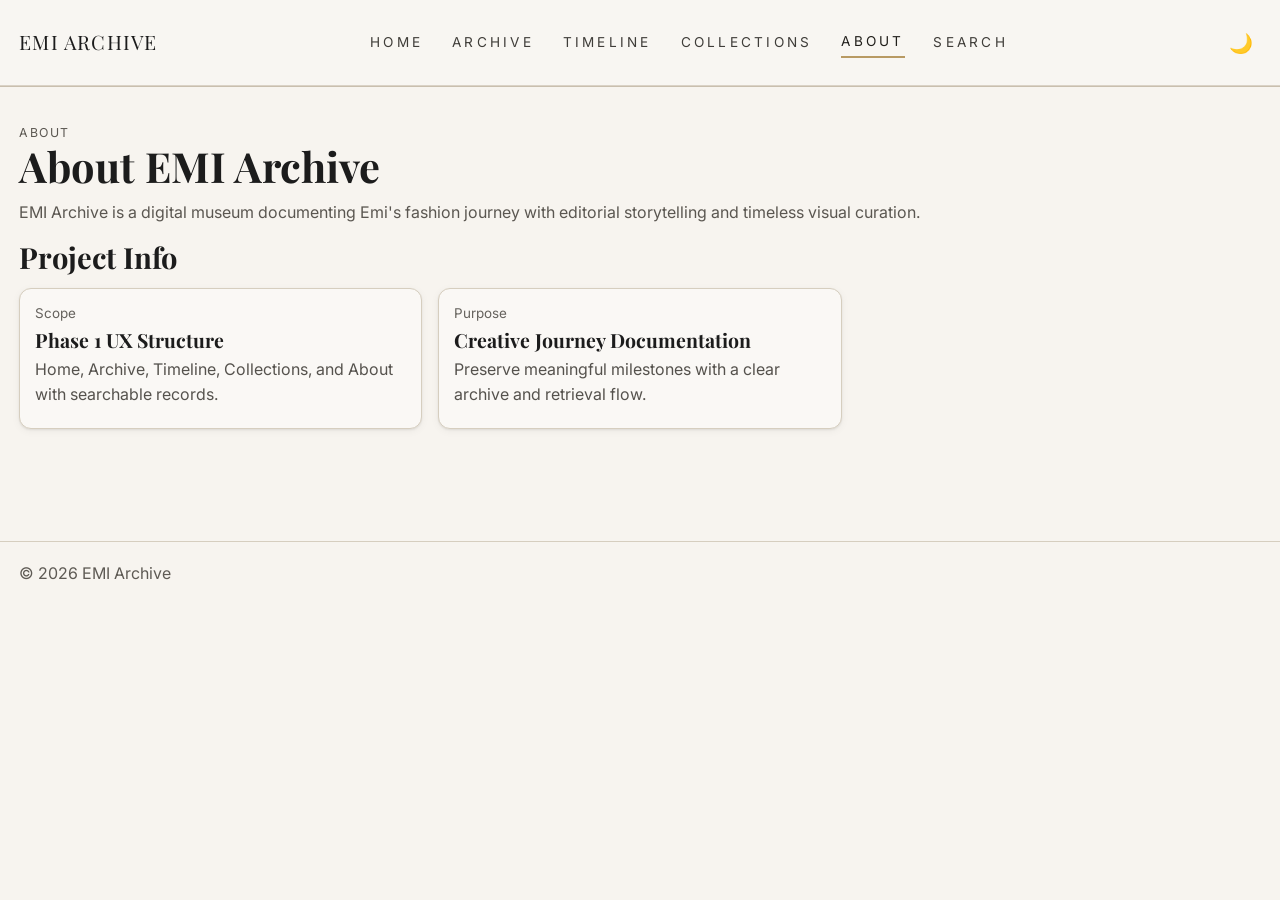
==== commit f600fdc1: "Fix dark mode background colors in hero section - Add dark mode support to .home-ref .hero-copy grad" ====
--- a/about.html
+++ b/about.html
@@ -26,6 +26,7 @@
         <a href="about.html" class="is-active">About</a>
         <a href="archive.html#search">Search</a>
       </nav>
+      <button class="theme-toggle" type="button" aria-label="Toggle dark mode" title="Toggle dark mode">🌙</button>
     </div>
   </header>
   <main class="shell page-main">
--- a/assets/css/styles.css
+++ b/assets/css/styles.css
@@ -9,10 +9,27 @@
   --space-section: clamp(2.1rem, 4vw, 3.4rem);
   --radius-md: 12px;
   --radius-sm: 10px;
+  
+  /* Dark mode palette */
+  --bg-dark: #0f0d0a;
+  --surface-dark: #1a1815;
+  --gold-dark: #d4a574;
+  --ink-dark: #f5f1eb;
+  --muted-dark: #a39b91;
+  --line-dark: #2a261f;
+  --line-strong-dark: #3a342f;
+  
+  /* Transitions */
+  --transition-fast: 150ms ease;
+  --transition-normal: 250ms ease;
 }
 
 * {
   box-sizing: border-box;
+}
+
+html {
+  scroll-behavior: smooth;
 }
 
 body {
@@ -23,6 +40,17 @@
   font-size: 16px;
   line-height: 1.58;
   text-rendering: optimizeLegibility;
+  transition: background-color var(--transition-normal), color var(--transition-normal);
+}
+
+/* Dark mode theme */
+body.dark-theme {
+  --bg: #0f0d0a;
+  --surface: #1a1815;
+  --ink: #f5f1eb;
+  --muted: #a39b91;
+  --line: #2a261f;
+  --line-strong: #3a342f;
 }
 
 a {
@@ -38,9 +66,14 @@
   position: sticky;
   top: 0;
   z-index: 10;
-  border-bottom: 1px solid #d8c9ae;
+  border-bottom: 1px solid var(--line-strong);
   background: rgba(248, 246, 242, 0.95);
   backdrop-filter: blur(8px);
+  transition: background-color var(--transition-normal), border-color var(--transition-normal);
+}
+
+body.dark-theme .site-header {
+  background: rgba(15, 13, 10, 0.95);
 }
 
 .site-header::after {
@@ -50,9 +83,10 @@
   right: 0;
   bottom: 0;
   height: 1px;
-  background: #d8c9ae;
+  background: var(--line-strong);
   opacity: 0.65;
   pointer-events: none;
+  transition: background-color var(--transition-normal);
 }
 
 .header-inner {
@@ -65,11 +99,39 @@
   z-index: 1;
 }
 
+.theme-toggle {
+  display: flex;
+  align-items: center;
+  gap: 0.5rem;
+  margin-left: auto;
+  border: none;
+  background: none;
+  cursor: pointer;
+  padding: 0.4rem 0.5rem;
+  border-radius: 999px;
+  transition: background-color var(--transition-fast);
+  font-size: 1.2rem;
+  color: var(--ink);
+}
+
+.theme-toggle:hover {
+  background-color: color-mix(in srgb, var(--surface) 60%, transparent);
+}
+
+body.dark-theme .theme-toggle {
+  color: var(--ink-dark);
+}
+
 .brand {
   text-decoration: none;
   font-family: "Playfair Display", serif;
   font-size: 1.24rem;
   letter-spacing: 0.06em;
+  transition: color var(--transition-normal), transform var(--transition-fast);
+}
+
+.brand:hover {
+  transform: translateX(-2px);
 }
 
 .brand-seal {
@@ -105,6 +167,13 @@
   align-items: center;
   justify-content: center;
   gap: 4px;
+  transition: background-color var(--transition-fast), border-color var(--transition-fast);
+  cursor: pointer;
+}
+
+body.dark-theme .nav-toggle {
+  background: color-mix(in srgb, var(--bg) 88%, white);
+  border-color: var(--line-dark);
 }
 
 .nav-toggle span {
@@ -136,11 +205,22 @@
   text-transform: uppercase;
   letter-spacing: 0.24em;
   padding: 0.2rem 0;
+  transition: color var(--transition-fast), border-color var(--transition-fast);
+  position: relative;
+}
+
+body.dark-theme .site-nav a {
+  color: #b5ae9f;
 }
 
 .site-nav a.is-active {
   color: #211f1b;
-  border-bottom: 1px solid #b89a63;
+  border-bottom: 2px solid #b89a63;
+}
+
+body.dark-theme .site-nav a.is-active {
+  color: #f5f1eb;
+  border-bottom-color: #d4a574;
 }
 
 .nav-search {
@@ -184,17 +264,39 @@
   gap: 2rem;
   align-items: stretch;
   padding: 3.3rem 0 1.6rem;
+  animation: fadeInUp 0.6s ease-out;
+}
+
+@keyframes fadeInUp {
+  from {
+    opacity: 0;
+    transform: translateY(20px);
+  }
+  to {
+    opacity: 1;
+    transform: translateY(0);
+  }
 }
 
 .hero-copy h1 {
   font-size: clamp(2.2rem, 4.2vw, 3.45rem);
   margin: 0 0 0.9rem;
+  transition: color var(--transition-normal);
+}
+
+body.dark-theme .hero-copy h1 {
+  color: var(--ink-dark);
 }
 
 .hero-copy p {
   margin: 0;
   color: #4f4c47;
   max-width: 54ch;
+  transition: color var(--transition-normal);
+}
+
+body.dark-theme .hero-copy p {
+  color: var(--muted-dark);
 }
 
 .button {
@@ -206,12 +308,29 @@
   color: white;
   text-decoration: none;
   padding: 0.62rem 1.1rem;
-  transition: transform 140ms ease, opacity 140ms ease;
+  transition: transform var(--transition-fast), opacity var(--transition-fast), box-shadow var(--transition-normal);
+  box-shadow: 0 2px 8px rgba(28, 28, 28, 0.1);
 }
 
 .button:hover {
-  transform: translateY(-1px);
-  opacity: 0.94;
+  transform: translateY(-2px);
+  opacity: 0.95;
+  box-shadow: 0 4px 16px rgba(28, 28, 28, 0.2);
+}
+
+.button:active {
+  transform: translateY(0);
+}
+
+body.dark-theme .button {
+  border-color: var(--gold-dark);
+  background: var(--gold-dark);
+  color: var(--bg-dark);
+  box-shadow: 0 2px 8px rgba(212, 165, 116, 0.2);
+}
+
+body.dark-theme .button:hover {
+  box-shadow: 0 4px 16px rgba(212, 165, 116, 0.35);
 }
 
 .hero-art,
@@ -330,16 +449,36 @@
   border-radius: var(--radius-md);
   background: color-mix(in srgb, var(--surface) 35%, white);
   padding: 0.95rem 1rem;
+  transition: background-color var(--transition-normal), border-color var(--transition-normal), transform var(--transition-normal);
+}
+
+.stats article:hover {
+  transform: translateY(-2px);
+}
+
+body.dark-theme .stats article {
+  background: color-mix(in srgb, var(--bg) 70%, white);
+  border-color: var(--line-dark);
 }
 
 .stats h2 {
   margin: 0;
   font-size: 1.8rem;
+  transition: color var(--transition-normal);
+}
+
+body.dark-theme .stats h2 {
+  color: var(--gold-dark);
 }
 
 .stats p {
   margin: 0.2rem 0 0;
   color: var(--muted);
+  transition: color var(--transition-normal);
+}
+
+body.dark-theme .stats p {
+  color: var(--muted-dark);
 }
 
 .records {
@@ -357,6 +496,11 @@
 .section-head h2 {
   margin: 0;
   font-size: 1.82rem;
+  transition: color var(--transition-normal);
+}
+
+body.dark-theme .section-head h2 {
+  color: var(--ink-dark);
 }
 
 .section-head a {
@@ -365,6 +509,31 @@
   text-transform: uppercase;
   letter-spacing: 0.07em;
   text-decoration: none;
+  transition: color var(--transition-fast);
+  position: relative;
+}
+
+body.dark-theme .section-head a {
+  color: var(--gold-dark);
+}
+
+.section-head a::after {
+  content: "";
+  position: absolute;
+  bottom: -2px;
+  left: 0;
+  width: 0;
+  height: 1px;
+  background: var(--gold);
+  transition: width var(--transition-normal);
+}
+
+.section-head a:hover::after {
+  width: 100%;
+}
+
+body.dark-theme .section-head a::after {
+  background: var(--gold-dark);
 }
 
 .section-head--stacked {
@@ -400,6 +569,13 @@
     "meta meta meta"
     "foot foot foot"
     "legal legal legal";
+  transition: background-color var(--transition-normal), border-color var(--transition-normal), box-shadow var(--transition-normal);
+}
+
+body.dark-theme .archive-card {
+  background: color-mix(in srgb, var(--bg) 80%, white);
+  border-color: var(--line-dark);
+  box-shadow: 0 6px 20px rgba(0, 0, 0, 0.4);
 }
 
 .archive-card-head {
@@ -415,6 +591,11 @@
   text-transform: uppercase;
   letter-spacing: 0.2em;
   font-size: 0.72rem;
+  transition: color var(--transition-normal);
+}
+
+body.dark-theme .archive-card-head p {
+  color: var(--muted-dark);
 }
 
 .archive-card-head p:first-child {
@@ -435,6 +616,11 @@
   letter-spacing: 0.11em;
   font-weight: 500;
   font-family: "Playfair Display", serif;
+  transition: color var(--transition-normal);
+}
+
+body.dark-theme .archive-card-head strong {
+  color: var(--gold-dark);
 }
 
 .archive-card-head p:last-child {
@@ -452,6 +638,13 @@
   padding: 0.25rem 0.4rem;
   letter-spacing: 0.16em;
   font-size: 0.68rem;
+  transition: background-color var(--transition-normal), border-color var(--transition-normal), color var(--transition-normal);
+}
+
+body.dark-theme .archive-card-head p:last-child::before {
+  border-color: var(--line-dark);
+  background: var(--surface-dark);
+  color: var(--gold-dark);
 }
 
 .archive-card-main {
@@ -485,6 +678,11 @@
   line-height: 1.03;
   max-width: 10ch;
   letter-spacing: 0.02em;
+  transition: color var(--transition-normal);
+}
+
+body.dark-theme .archive-card-story h2 {
+  color: var(--ink-dark);
 }
 
 .archive-card-rule {
@@ -492,6 +690,11 @@
   height: 4px;
   background: #ad8d59;
   margin: 1rem 0 1rem;
+  transition: background-color var(--transition-normal);
+}
+
+body.dark-theme .archive-card-rule {
+  background: var(--gold-dark);
 }
 
 .archive-card-subtitle {
@@ -503,6 +706,11 @@
   font-family: "Inter", sans-serif;
   font-weight: 500;
   line-height: 1.1;
+  transition: color var(--transition-normal);
+}
+
+body.dark-theme .archive-card-subtitle {
+  color: var(--gold-dark);
 }
 
 .archive-card-date {
@@ -527,6 +735,11 @@
 .archive-card-pill-row span {
   color: #433f39;
   font-size: 0.9rem;
+  transition: color var(--transition-normal);
+}
+
+body.dark-theme .archive-card-pill-row span {
+  color: var(--muted-dark);
 }
 
 .archive-card-tag {
@@ -540,6 +753,11 @@
   font-size: 0.72rem;
   font-weight: 600;
   padding: 0.33rem 0.7rem;
+  transition: background-color var(--transition-normal);
+}
+
+body.dark-theme .archive-card-tag {
+  background: var(--gold-dark);
 }
 
 .archive-card-summary {
@@ -548,6 +766,11 @@
   max-width: 38ch;
   font-size: 1.01rem;
   line-height: 1.52;
+  transition: color var(--transition-normal);
+}
+
+body.dark-theme .archive-card-summary {
+  color: var(--ink-dark);
 }
 
 .archive-card-meta {
@@ -608,11 +831,21 @@
   letter-spacing: 0.11em;
   color: #8a7a61;
   font-size: 0.72rem;
+  transition: color var(--transition-normal);
+}
+
+body.dark-theme .archive-card-glance li small {
+  color: var(--gold-dark);
 }
 
 .archive-card-glance li p {
   margin: 0.16rem 0 0;
   font-size: 1.05rem;
+  transition: color var(--transition-normal);
+}
+
+body.dark-theme .archive-card-glance li p {
+  color: var(--ink-dark);
 }
 
 .archive-level-track {
@@ -633,21 +866,11 @@
   left: 10%;
   right: 10%;
   border-top: 1px solid #bab3a8;
-}
-
-.archive-level-step {
-  text-align: center;
-  position: relative;
-  z-index: 1;
-}
-
-.archive-level-step span {
-  display: inline-block;
-  width: 14px;
-  height: 14px;
-  border-radius: 50%;
-  border: 1px solid #8f8a80;
-  background: #f8f5f0;
+  transition: border-color var(--transition-normal);
+}
+
+body.dark-theme .archive-level-track::before {
+  border-color: var(--line-dark);
 }
 
 .archive-level-step strong {
@@ -658,11 +881,37 @@
   letter-spacing: 0.1em;
   color: #4f4a43;
   font-family: "Inter", sans-serif;
+  transition: color var(--transition-normal);
+}
+
+body.dark-theme .archive-level-step strong {
+  color: var(--muted-dark);
+}
+
+.archive-level-step span {
+  display: inline-block;
+  width: 14px;
+  height: 14px;
+  border-radius: 50%;
+  border: 1px solid #8f8a80;
+  background: #f8f5f0;
+  transition: background-color var(--transition-normal), border-color var(--transition-normal);
+}
+
+body.dark-theme .archive-level-step span {
+  border-color: var(--line-dark);
+  background: var(--surface-dark);
 }
 
 .archive-level-step.is-active span {
   border-color: #b29260;
   background: #b29260;
+  transition: background-color var(--transition-normal), border-color var(--transition-normal);
+}
+
+body.dark-theme .archive-level-step.is-active span {
+  border-color: var(--gold-dark);
+  background: var(--gold-dark);
 }
 
 .archive-card-impact ul li {
@@ -682,6 +931,21 @@
   display: inline-grid;
   place-items: center;
   font-weight: 700;
+  transition: background-color var(--transition-normal);
+}
+
+body.dark-theme .archive-card-impact ul li span {
+  background: var(--gold-dark);
+  color: var(--bg-dark);
+}
+
+.archive-card-impact ul li p {
+  margin: 0;
+  transition: color var(--transition-normal);
+}
+
+body.dark-theme .archive-card-impact ul li p {
+  color: var(--ink-dark);
 }
 
 .archive-card-impact ul li p {
@@ -737,6 +1001,11 @@
 .archive-foot-journey p {
   color: #5f5951;
   max-width: 30ch;
+  transition: color var(--transition-normal);
+}
+
+body.dark-theme .archive-foot-journey p {
+  color: var(--muted-dark);
 }
 
 .archive-foot-icon {
@@ -744,6 +1013,11 @@
   color: #b29260;
   font-size: 2.1rem;
   line-height: 1;
+  transition: color var(--transition-normal);
+}
+
+body.dark-theme .archive-foot-icon {
+  color: var(--gold-dark);
 }
 
 .archive-foot-journey {
@@ -764,6 +1038,11 @@
   font-family: "Inter", sans-serif;
   font-weight: 500;
   letter-spacing: 0.03em;
+  transition: color var(--transition-normal);
+}
+
+body.dark-theme .archive-foot-context p {
+  color: var(--gold-dark);
 }
 
 .archive-foot-context {
@@ -785,6 +1064,11 @@
   letter-spacing: 0.11em;
   font-size: 0.72rem;
   color: #5a554e;
+  transition: color var(--transition-normal);
+}
+
+body.dark-theme .archive-foot-note p {
+  color: var(--muted-dark);
 }
 
 .archive-foot-note strong {
@@ -793,6 +1077,11 @@
   margin-top: 0.2rem;
   font-family: "Inter", sans-serif;
   font-weight: 500;
+  transition: color var(--transition-normal);
+}
+
+body.dark-theme .archive-foot-note strong {
+  color: var(--gold-dark);
 }
 
 .archive-card-legal {
@@ -804,6 +1093,12 @@
   color: #f0ebe2;
   padding: 0.4rem 1rem 0.45rem;
   grid-area: legal;
+  transition: background-color var(--transition-normal), color var(--transition-normal);
+}
+
+body.dark-theme .archive-card-legal {
+  background: linear-gradient(90deg, var(--bg-dark), #2a241f, var(--bg-dark));
+  color: var(--ink-dark);
 }
 
 .archive-card-legal p {
@@ -1054,12 +1349,41 @@
   border-radius: var(--radius-md);
   background: color-mix(in srgb, var(--bg) 65%, white);
   padding: 0.9rem;
+  transition: transform var(--transition-normal), box-shadow var(--transition-normal), border-color var(--transition-normal), background-color var(--transition-normal);
+  box-shadow: 0 2px 8px rgba(28, 28, 28, 0.05), 0 1px 2px rgba(28, 28, 28, 0.08);
+}
+
+.card:hover {
+  transform: translateY(-4px);
+  box-shadow: 0 8px 24px rgba(28, 28, 28, 0.12), 0 4px 8px rgba(28, 28, 28, 0.1);
+  border-color: var(--gold);
+}
+
+body.dark-theme .card {
+  background: color-mix(in srgb, var(--bg) 75%, white);
+  box-shadow: 0 2px 8px rgba(0, 0, 0, 0.4), 0 1px 2px rgba(0, 0, 0, 0.5);
+}
+
+body.dark-theme .card:hover {
+  box-shadow: 0 8px 24px rgba(0, 0, 0, 0.6), 0 4px 8px rgba(0, 0, 0, 0.5);
 }
 
 .card-image {
   min-height: 0;
   aspect-ratio: 4 / 5;
   margin-bottom: 0.75rem;
+  border-radius: calc(var(--radius-md) - 2px);
+  overflow: hidden;
+  background: linear-gradient(140deg, #f2ede4 4%, #e0d5c4 55%, #c9b08a 100%);
+  transition: transform var(--transition-normal);
+}
+
+.card:hover .card-image {
+  transform: scale(1.02);
+}
+
+body.dark-theme .card-image {
+  background: linear-gradient(140deg, #2a251e 4%, #1a1815 55%, #8b6f47 100%);
 }
 
 .tone-2 {
@@ -1074,38 +1398,90 @@
   margin: 0 0 0.26rem;
   font-size: 0.84rem;
   color: #65625d;
+  transition: color var(--transition-normal);
+}
+
+body.dark-theme .meta {
+  color: #a39b91;
 }
 
 .card h3 {
   margin: 0;
   font-size: 1.22rem;
+  transition: color var(--transition-normal);
+}
+
+body.dark-theme .card h3 {
+  color: var(--ink-dark);
 }
 
 .card-keyline {
   margin: 0.35rem 0;
   color: #55524d;
+  transition: color var(--transition-normal);
+}
+
+body.dark-theme .card-keyline {
+  color: #a39b91;
 }
 
 .card a {
   text-decoration: none;
   color: #2f2e2a;
   font-weight: 500;
+  transition: color var(--transition-fast);
+  position: relative;
+  display: inline-block;
+}
+
+.card a::after {
+  content: "";
+  position: absolute;
+  bottom: -2px;
+  left: 0;
+  width: 0;
+  height: 1px;
+  background: var(--gold);
+  transition: width var(--transition-normal);
+}
+
+.card a:hover::after {
+  width: 100%;
+}
+
+body.dark-theme .card a {
+  color: #d4c5b5;
+}
+
+body.dark-theme .card a::after {
+  background: var(--gold-dark);
 }
 
 .quote {
   border-top: 1px solid var(--line);
   padding: 2.1rem 0 3.3rem;
+  transition: border-color var(--transition-normal);
 }
 
 blockquote {
   margin: 0;
   max-width: 36ch;
   font-size: clamp(1.2rem, 2.2vw, 1.95rem);
+  transition: color var(--transition-normal);
+}
+
+body.dark-theme blockquote {
+  color: var(--ink-dark);
 }
 
 .quote-credit {
   margin-top: 0.8rem;
   color: #5d5952;
+  transition: color var(--transition-normal);
+}
+
+body.dark-theme .quote-credit {
+  color: var(--muted-dark);
 }
 
 .page-main {
@@ -1118,6 +1494,12 @@
   background: color-mix(in srgb, var(--bg) 72%, white);
   padding: 0.9rem;
   margin: 1rem 0 1.2rem;
+  transition: background-color var(--transition-normal), border-color var(--transition-normal);
+}
+
+body.dark-theme .filters-panel {
+  background: color-mix(in srgb, var(--bg) 80%, white);
+  border-color: var(--line-dark);
 }
 
 .filters {
@@ -1135,6 +1517,19 @@
   padding: 0.6rem 0.7rem;
   min-height: 44px;
   background: white;
+  color: var(--ink);
+  transition: background-color var(--transition-fast), border-color var(--transition-fast), color var(--transition-fast), box-shadow var(--transition-fast);
+}
+
+body.dark-theme input,
+body.dark-theme select {
+  background: var(--surface-dark);
+  border-color: var(--line-dark);
+  color: var(--ink-dark);
+}
+
+body.dark-theme input::placeholder {
+  color: var(--muted-dark);
 }
 
 button {
@@ -1142,6 +1537,22 @@
   color: white;
   border-color: var(--ink);
   cursor: pointer;
+  font-weight: 500;
+}
+
+button:hover {
+  box-shadow: 0 2px 8px rgba(28, 28, 28, 0.2);
+  transform: translateY(-1px);
+}
+
+body.dark-theme button {
+  background: var(--gold-dark);
+  border-color: var(--gold-dark);
+  color: var(--bg-dark);
+}
+
+body.dark-theme button:hover {
+  box-shadow: 0 2px 8px rgba(212, 165, 116, 0.3);
 }
 
 .filters-meta {
@@ -1185,6 +1596,13 @@
   border-radius: var(--radius-md);
   padding: 1rem;
   background: color-mix(in srgb, var(--bg) 70%, white);
+  transition: background-color var(--transition-normal), border-color var(--transition-normal);
+}
+
+body.dark-theme .detail-info,
+body.dark-theme .detail-copy {
+  background: color-mix(in srgb, var(--bg) 75%, white);
+  border-color: var(--line-dark);
 }
 
 .detail-info h2,
@@ -1205,6 +1623,15 @@
   margin: 0;
   padding: 0.26rem 0;
   border-bottom: 1px solid var(--line);
+  transition: color var(--transition-normal), border-color var(--transition-normal);
+}
+
+body.dark-theme dt {
+  color: var(--gold-dark);
+}
+
+body.dark-theme dd {
+  color: var(--ink-dark);
 }
 
 .prose {
@@ -1215,11 +1642,17 @@
   border-top: 1px solid var(--line);
   margin-top: 2.4rem;
   padding: 1.2rem 0;
+  transition: border-color var(--transition-normal);
 }
 
 .site-footer p {
   margin: 0;
   color: #5e5a54;
+  transition: color var(--transition-normal);
+}
+
+body.dark-theme .site-footer p {
+  color: var(--muted-dark);
 }
 
 .mobile-dock {
@@ -1235,6 +1668,12 @@
   overflow: hidden;
   box-shadow: 0 18px 45px rgba(34, 28, 19, 0.09);
   align-items: start;
+  transition: border-color var(--transition-normal), box-shadow var(--transition-normal);
+}
+
+body.dark-theme .home-ref .hero {
+  border-color: var(--line-dark);
+  box-shadow: 0 18px 45px rgba(0, 0, 0, 0.4);
 }
 
 .home-ref .hero-copy {
@@ -1242,6 +1681,13 @@
   background:
     radial-gradient(circle at 20% 15%, rgba(201, 176, 138, 0.14), transparent 52%),
     linear-gradient(180deg, rgba(255, 255, 255, 0.5), rgba(255, 255, 255, 0.08));
+  transition: background-color var(--transition-normal);
+}
+
+body.dark-theme .home-ref .hero-copy {
+  background:
+    radial-gradient(circle at 20% 15%, rgba(212, 165, 116, 0.15), transparent 52%),
+    linear-gradient(180deg, rgba(212, 165, 116, 0.08), rgba(0, 0, 0, 0.3));
 }
 
 .home-ref .hero-copy h1 {
@@ -1249,6 +1695,11 @@
   letter-spacing: -0.02em;
   margin: 0.5rem 0 0.7rem;
   color: #171717;
+  transition: color var(--transition-normal);
+}
+
+body.dark-theme .home-ref .hero-copy h1 {
+  color: var(--ink-dark);
 }
 
 .home-ref .hero-copy .button {
@@ -1260,6 +1711,14 @@
   border-color: var(--gold);
   color: #fff;
   background-image: linear-gradient(110deg, #c9b08a 0%, #b89a63 100%);
+  transition: background-color var(--transition-normal), background-image var(--transition-normal), border-color var(--transition-normal);
+}
+
+body.dark-theme .home-ref .hero-copy .button {
+  background: var(--gold-dark);
+  border-color: var(--gold-dark);
+  color: var(--bg-dark);
+  background-image: linear-gradient(110deg, var(--gold-dark) 0%, #d9b984 100%);
 }
 
 .home-ref .hero-art {
@@ -1270,6 +1729,11 @@
   background: #e9edf1;
   position: relative;
   overflow: hidden;
+  transition: background-color var(--transition-normal);
+}
+
+body.dark-theme .home-ref .hero-art {
+  background: var(--surface-dark);
 }
 
 .home-ref .hero-art img {
@@ -1290,6 +1754,13 @@
     linear-gradient(130deg, rgba(10, 10, 10, 0.14), transparent 36%),
     linear-gradient(270deg, rgba(255, 255, 255, 0), rgba(255, 255, 255, 0.12));
   pointer-events: none;
+  transition: background-color var(--transition-normal);
+}
+
+body.dark-theme .home-ref .hero-art::after {
+  background:
+    linear-gradient(130deg, rgba(212, 165, 116, 0.1), transparent 36%),
+    linear-gradient(270deg, rgba(0, 0, 0, 0.3), rgba(212, 165, 116, 0.05));
 }
 
 .home-ref .hero-medallion {
@@ -1308,6 +1779,14 @@
   place-items: center;
   backdrop-filter: blur(3px);
   box-shadow: 0 8px 20px rgba(12, 10, 8, 0.15);
+  transition: border-color var(--transition-normal), background-color var(--transition-normal), color var(--transition-normal), box-shadow var(--transition-normal);
+}
+
+body.dark-theme .home-ref .hero-medallion {
+  border-color: rgba(212, 165, 116, 0.5);
+  background: rgba(26, 24, 21, 0.9);
+  color: #d4a574;
+  box-shadow: 0 8px 20px rgba(0, 0, 0, 0.4);
 }
 
 .home-ref .stats {
@@ -1325,6 +1804,10 @@
   background: color-mix(in srgb, var(--bg) 92%, white);
   padding: 0.75rem 1rem;
   transition: background-color 180ms ease;
+}
+
+body.dark-theme .home-ref .stats article {
+  background: color-mix(in srgb, var(--surface-dark) 90%, var(--bg-dark));
 }
 
 .home-ref .stats article:last-child {
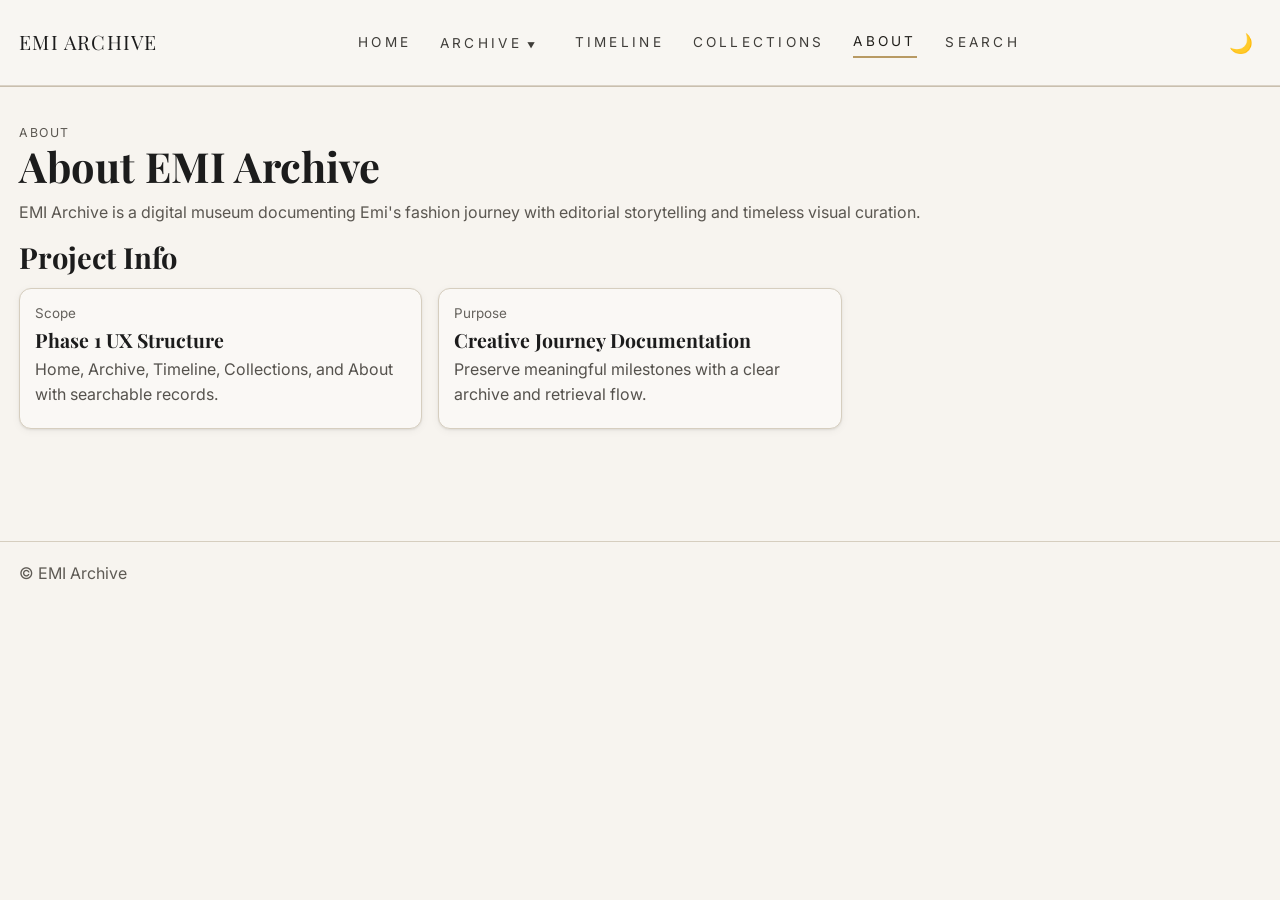
==== commit a5076cf6: "Add submenu navigation for Archive categories Implemented dropdown submenu for Archive navigation it" ====
--- a/about.html
+++ b/about.html
@@ -20,7 +20,14 @@
       </button>
       <nav class="site-nav" id="site-nav" aria-label="Main">
         <a href="index.html">Home</a>
-        <a href="archive.html">Archive</a>
+        <div class="nav-item-with-submenu">
+          <a href="archive.html" class="nav-item">Archive</a>
+          <ul class="nav-submenu" aria-label="Archive categories">
+            <li><a href="archive.html?category=ON%20SCREEN">ON SCREEN</a></li>
+            <li><a href="archive.html?category=IN%20STYLE">IN STYLE</a></li>
+            <li><a href="archive.html?category=ON%20STAGE">ON STAGE</a></li>
+          </ul>
+        </div>
         <a href="timeline.html">Timeline</a>
         <a href="collections.html">Collections</a>
         <a href="about.html" class="is-active">About</a>
--- a/assets/css/styles.css
+++ b/assets/css/styles.css
@@ -223,6 +223,82 @@
   border-bottom-color: #d4a574;
 }
 
+.nav-item-with-submenu {
+  position: relative;
+}
+
+.nav-item-with-submenu .nav-item {
+  padding-right: 0.5rem;
+}
+
+.nav-item-with-submenu .nav-item::after {
+  content: "▼";
+  display: inline-block;
+  font-size: 0.5rem;
+  margin-left: 0.3rem;
+  transition: transform var(--transition-fast);
+}
+
+.nav-item-with-submenu:hover .nav-item::after {
+  transform: translateY(2px);
+}
+
+.nav-submenu {
+  display: none;
+  position: absolute;
+  top: 100%;
+  left: 0;
+  list-style: none;
+  margin: 0.5rem 0 0 0;
+  padding: 0.5rem 0;
+  background: white;
+  border: 1px solid #d8c9ae;
+  border-radius: 8px;
+  box-shadow: 0 4px 12px rgba(0, 0, 0, 0.1);
+  min-width: 160px;
+  z-index: 100;
+  transition: opacity var(--transition-fast), visibility var(--transition-fast);
+}
+
+body.dark-theme .nav-submenu {
+  background: var(--surface-dark);
+  border-color: var(--line-dark);
+  box-shadow: 0 4px 12px rgba(0, 0, 0, 0.3);
+}
+
+.nav-item-with-submenu:hover .nav-submenu {
+  display: block;
+}
+
+.nav-submenu li {
+  margin: 0;
+}
+
+.nav-submenu a {
+  display: block;
+  padding: 0.6rem 1rem;
+  text-decoration: none;
+  color: #3f3d39;
+  font-size: 0.8rem;
+  text-transform: capitalize;
+  letter-spacing: 0;
+  transition: background-color var(--transition-fast), color var(--transition-fast);
+}
+
+body.dark-theme .nav-submenu a {
+  color: #b5ae9f;
+}
+
+.nav-submenu a:hover {
+  background-color: #f5f1eb;
+  color: #211f1b;
+}
+
+body.dark-theme .nav-submenu a:hover {
+  background-color: var(--bg-dark);
+  color: #f5f1eb;
+}
+
 .nav-search {
   text-decoration: none;
   text-transform: uppercase;
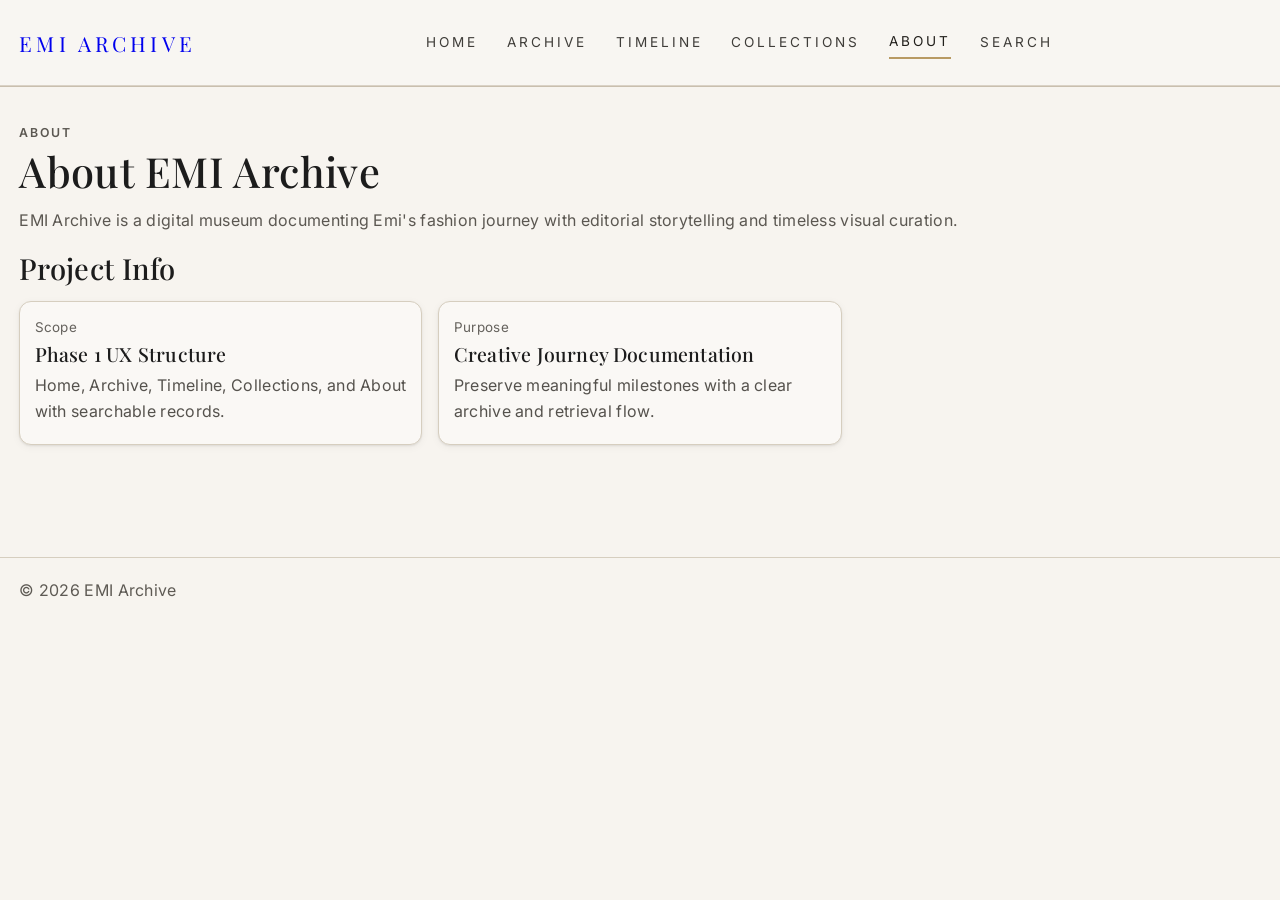
==== commit 9fe920f9: "Add comprehensive mobile responsiveness CSS - Added responsive media queries for tablet (768px-1023p" ====
--- a/about.html
+++ b/about.html
@@ -6,7 +6,7 @@
   <title>About | EMI Archive</title>
   <link rel="preconnect" href="https://fonts.googleapis.com" />
   <link rel="preconnect" href="https://fonts.gstatic.com" crossorigin />
-  <link href="https://fonts.googleapis.com/css2?family=Inter:wght@400;500;600&family=Playfair+Display:wght@500;700&display=swap" rel="stylesheet" />
+  <link href="https://fonts.googleapis.com/css2?family=Inter:wght@300;400;500;600&family=Playfair+Display:wght@300;400;500;600;700&display=swap" rel="stylesheet" />
   <link rel="stylesheet" href="assets/css/styles.css" />
 </head>
 <body>
@@ -20,20 +20,12 @@
       </button>
       <nav class="site-nav" id="site-nav" aria-label="Main">
         <a href="index.html">Home</a>
-        <div class="nav-item-with-submenu">
-          <a href="archive.html" class="nav-item">Archive</a>
-          <ul class="nav-submenu" aria-label="Archive categories">
-            <li><a href="archive.html?category=ON%20SCREEN">ON SCREEN</a></li>
-            <li><a href="archive.html?category=IN%20STYLE">IN STYLE</a></li>
-            <li><a href="archive.html?category=ON%20STAGE">ON STAGE</a></li>
-          </ul>
-        </div>
+        <a href="archive.html">Archive</a>
         <a href="timeline.html">Timeline</a>
         <a href="collections.html">Collections</a>
         <a href="about.html" class="is-active">About</a>
         <a href="archive.html#search">Search</a>
       </nav>
-      <button class="theme-toggle" type="button" aria-label="Toggle dark mode" title="Toggle dark mode">🌙</button>
     </div>
   </header>
   <main class="shell page-main">
@@ -65,3 +57,6 @@
   <script src="assets/js/main.js"></script>
 </body>
 </html>
+
+
+
--- a/assets/css/styles.css
+++ b/assets/css/styles.css
@@ -1,4 +1,5 @@
 :root {
+  /* Color Palette - Editorial */
   --bg: #f7f4ef;
   --surface: #e8e1d7;
   --gold: #c9b08a;
@@ -6,22 +7,39 @@
   --muted: #585550;
   --line: #d6cebf;
   --line-strong: #c9bfae;
+  
+  /* Spacing Scale */
+  --space-xs: 4px;
+  --space-sm: 8px;
+  --space-md: 16px;
+  --space-lg: 24px;
+  --space-xl: 32px;
+  --space-2xl: 48px;
+  --space-3xl: 64px;
+  --space-4xl: 96px;
   --space-section: clamp(2.1rem, 4vw, 3.4rem);
+  
+  /* Shadows - Layered Depth */
+  --shadow-subtle: 0 2px 4px rgba(0, 0, 0, 0.08);
+  --shadow-base: 0 4px 12px rgba(0, 0, 0, 0.12);
+  --shadow-medium: 0 8px 24px rgba(0, 0, 0, 0.16);
+  --shadow-high: 0 12px 48px rgba(0, 0, 0, 0.20);
+  
+  /* Radius */
   --radius-md: 12px;
   --radius-sm: 10px;
-  
-  /* Dark mode palette */
-  --bg-dark: #0f0d0a;
-  --surface-dark: #1a1815;
-  --gold-dark: #d4a574;
-  --ink-dark: #f5f1eb;
-  --muted-dark: #a39b91;
-  --line-dark: #2a261f;
-  --line-strong-dark: #3a342f;
   
   /* Transitions */
   --transition-fast: 150ms ease;
   --transition-normal: 250ms ease;
+  --transition-slow: 300ms ease;
+  --transition-slowest: 400ms ease-out;
+  
+  /* Breakpoints (for reference in media queries) */
+  --mobile-max: 767px;
+  --tablet-min: 768px;
+  --tablet-max: 1023px;
+  --desktop-min: 1024px;
 }
 
 * {
@@ -38,20 +56,17 @@
   color: var(--ink);
   font-family: "Inter", sans-serif;
   font-size: 16px;
-  line-height: 1.58;
+  font-weight: 400;
+  line-height: 1.7;
+  letter-spacing: 0.3px;
   text-rendering: optimizeLegibility;
+  -webkit-font-smoothing: antialiased;
+  -moz-osx-font-smoothing: grayscale;
   transition: background-color var(--transition-normal), color var(--transition-normal);
 }
+}
 
 /* Dark mode theme */
-body.dark-theme {
-  --bg: #0f0d0a;
-  --surface: #1a1815;
-  --ink: #f5f1eb;
-  --muted: #a39b91;
-  --line: #2a261f;
-  --line-strong: #3a342f;
-}
 
 a {
   color: inherit;
@@ -70,10 +85,6 @@
   background: rgba(248, 246, 242, 0.95);
   backdrop-filter: blur(8px);
   transition: background-color var(--transition-normal), border-color var(--transition-normal);
-}
-
-body.dark-theme .site-header {
-  background: rgba(15, 13, 10, 0.95);
 }
 
 .site-header::after {
@@ -99,34 +110,13 @@
   z-index: 1;
 }
 
-.theme-toggle {
-  display: flex;
-  align-items: center;
-  gap: 0.5rem;
-  margin-left: auto;
-  border: none;
-  background: none;
-  cursor: pointer;
-  padding: 0.4rem 0.5rem;
-  border-radius: 999px;
-  transition: background-color var(--transition-fast);
-  font-size: 1.2rem;
-  color: var(--ink);
-}
-
-.theme-toggle:hover {
-  background-color: color-mix(in srgb, var(--surface) 60%, transparent);
-}
-
-body.dark-theme .theme-toggle {
-  color: var(--ink-dark);
-}
-
 .brand {
   text-decoration: none;
   font-family: "Playfair Display", serif;
-  font-size: 1.24rem;
-  letter-spacing: 0.06em;
+  font-size: 1.3rem;
+  font-weight: 300;
+  letter-spacing: 0.2em;
+  line-height: 1.2;
   transition: color var(--transition-normal), transform var(--transition-fast);
 }
 
@@ -135,16 +125,18 @@
 }
 
 .brand-seal {
-  width: 64px;
-  height: 64px;
+  width: 58px;
+  height: 58px;
   border-radius: 50%;
   border: 1px solid #b89a63;
   display: inline-grid;
   place-items: center;
   color: #b89a63;
-  font-size: 2rem;
+  font-size: 1.8rem;
   letter-spacing: 0;
   line-height: 1;
+  font-weight: 400;
+  flex-shrink: 0;
 }
 
 .site-nav {
@@ -171,11 +163,6 @@
   cursor: pointer;
 }
 
-body.dark-theme .nav-toggle {
-  background: color-mix(in srgb, var(--bg) 88%, white);
-  border-color: var(--line-dark);
-}
-
 .nav-toggle span {
   display: block;
   width: 18px;
@@ -202,25 +189,17 @@
   text-decoration: none;
   color: #3f3d39;
   font-size: 0.85rem;
+  font-weight: 400;
   text-transform: uppercase;
-  letter-spacing: 0.24em;
+  letter-spacing: 0.22em;
   padding: 0.2rem 0;
   transition: color var(--transition-fast), border-color var(--transition-fast);
   position: relative;
 }
 
-body.dark-theme .site-nav a {
-  color: #b5ae9f;
-}
-
 .site-nav a.is-active {
   color: #211f1b;
   border-bottom: 2px solid #b89a63;
-}
-
-body.dark-theme .site-nav a.is-active {
-  color: #f5f1eb;
-  border-bottom-color: #d4a574;
 }
 
 .nav-item-with-submenu {
@@ -257,17 +236,17 @@
   box-shadow: 0 4px 12px rgba(0, 0, 0, 0.1);
   min-width: 160px;
   z-index: 100;
+  visibility: hidden;
+  opacity: 0;
+  pointer-events: none;
   transition: opacity var(--transition-fast), visibility var(--transition-fast);
-}
-
-body.dark-theme .nav-submenu {
-  background: var(--surface-dark);
-  border-color: var(--line-dark);
-  box-shadow: 0 4px 12px rgba(0, 0, 0, 0.3);
 }
 
 .nav-item-with-submenu:hover .nav-submenu {
   display: block;
+  visibility: visible;
+  opacity: 1;
+  pointer-events: auto;
 }
 
 .nav-submenu li {
@@ -285,30 +264,66 @@
   transition: background-color var(--transition-fast), color var(--transition-fast);
 }
 
-body.dark-theme .nav-submenu a {
-  color: #b5ae9f;
-}
-
 .nav-submenu a:hover {
   background-color: #f5f1eb;
   color: #211f1b;
 }
 
-body.dark-theme .nav-submenu a:hover {
-  background-color: var(--bg-dark);
-  color: #f5f1eb;
-}
-
 .nav-search {
   text-decoration: none;
   text-transform: uppercase;
-  letter-spacing: 0.24em;
+  letter-spacing: 0.2em;
   font-size: 0.85rem;
+  font-weight: 400;
+}
+
+/* Archive Secondary Navigation */
+.archive-subnav {
+  position: sticky;
+  top: 86px;
+  z-index: 9;
+  border-bottom: 1px solid var(--line-strong);
+  background: rgba(232, 225, 215, 0.85);
+  backdrop-filter: blur(8px);
+  transition: background-color var(--transition-normal), border-color var(--transition-normal);
+}
+
+.subnav-inner {
+  display: flex;
+  gap: 2rem;
+  align-items: center;
+  min-height: 52px;
+  padding: 0.8rem 0;
+}
+
+.subnav-link {
+  text-decoration: none;
+  color: var(--ink);
+  font-size: 0.85rem;
+  font-weight: 500;
+  letter-spacing: 0.15em;
+  text-transform: uppercase;
+  padding: 0.4rem 0;
+  border-bottom: 2px solid transparent;
+  transition: border-color var(--transition-fast), color var(--transition-fast);
+}
+
+.subnav-link:hover {
+  border-bottom-color: var(--gold);
+  color: var(--gold);
+}
+
+.subnav-link.is-active {
+  border-bottom-color: var(--gold);
+  color: var(--gold);
+}
+
+.nav-search {
   display: inline-flex;
   align-items: center;
   gap: 0.6rem;
   padding-left: 1.1rem;
-  border-left: 1px solid #d8c9ae;
+  border-left: 1px solid #b89a63;
   white-space: nowrap;
 }
 
@@ -321,17 +336,86 @@
 .kicker {
   margin: 0 0 0.7rem;
   text-transform: uppercase;
-  letter-spacing: 0.12em;
+  letter-spacing: 0.16em;
   font-size: 0.77rem;
+  font-weight: 600;
   color: var(--muted);
 }
-
 
 h1,
 h2,
 h3 {
   font-family: "Playfair Display", serif;
-  line-height: 1.17;
+  font-weight: 500;
+  line-height: 1.3;
+  letter-spacing: 0.01em;
+}
+
+/* Typography Scale */
+h1 {
+  font-size: clamp(2rem, 3.5vw, 3.2rem);
+  line-height: 1.2;
+  margin: 0 0 var(--space-lg) 0;
+}
+
+h2 {
+  font-size: clamp(1.5rem, 2.8vw, 2.2rem);
+  line-height: 1.25;
+  margin: 0 0 var(--space-md) 0;
+}
+
+h3 {
+  font-size: clamp(1.1rem, 2vw, 1.75rem);
+  line-height: 1.3;
+  margin: 0 0 var(--space-md) 0;
+}
+
+h4 {
+  font-family: "Playfair Display", serif;
+  font-size: 1.25rem;
+  font-weight: 500;
+  line-height: 1.3;
+  margin: 0 0 var(--space-sm) 0;
+}
+
+h5 {
+  font-family: "Inter", sans-serif;
+  font-size: 1rem;
+  font-weight: 600;
+  text-transform: uppercase;
+  letter-spacing: 0.1em;
+  margin: 0 0 var(--space-sm) 0;
+}
+
+p {
+  line-height: 1.6;
+  margin: 0 0 var(--space-md) 0;
+}
+
+.text-body {
+  font-size: 1rem;
+  line-height: 1.6;
+  color: var(--ink);
+}
+
+.text-body-sm {
+  font-size: 0.875rem;
+  line-height: 1.5;
+  color: var(--muted);
+}
+
+.text-label {
+  font-size: 0.75rem;
+  font-weight: 600;
+  text-transform: uppercase;
+  letter-spacing: 0.1em;
+  color: var(--muted);
+}
+
+.text-meta {
+  font-size: 0.875rem;
+  color: var(--muted);
+  font-weight: 500;
 }
 
 .hero {
@@ -339,8 +423,9 @@
   grid-template-columns: 1.05fr 1fr;
   gap: 2rem;
   align-items: stretch;
-  padding: 3.3rem 0 1.6rem;
+  padding: 4rem 0 3rem;
   animation: fadeInUp 0.6s ease-out;
+  min-height: 420px;
 }
 
 @keyframes fadeInUp {
@@ -355,24 +440,28 @@
 }
 
 .hero-copy h1 {
+  font-family: "Playfair Display", serif;
   font-size: clamp(2.2rem, 4.2vw, 3.45rem);
+  font-weight: 500;
+  line-height: 1.35;
+  letter-spacing: 0.01em;
   margin: 0 0 0.9rem;
   transition: color var(--transition-normal);
-}
-
-body.dark-theme .hero-copy h1 {
-  color: var(--ink-dark);
 }
 
 .hero-copy p {
   margin: 0;
   color: #4f4c47;
   max-width: 54ch;
+  line-height: 1.75;
+  letter-spacing: 0.2px;
   transition: color var(--transition-normal);
 }
 
-body.dark-theme .hero-copy p {
-  color: var(--muted-dark);
+.hero-tagline {
+  font-style: italic;
+  line-height: 1.8;
+  letter-spacing: 0.2px;
 }
 
 .button {
@@ -398,15 +487,1276 @@
   transform: translateY(0);
 }
 
-body.dark-theme .button {
-  border-color: var(--gold-dark);
-  background: var(--gold-dark);
-  color: var(--bg-dark);
-  box-shadow: 0 2px 8px rgba(212, 165, 116, 0.2);
-}
-
-body.dark-theme .button:hover {
-  box-shadow: 0 4px 16px rgba(212, 165, 116, 0.35);
+/* Button Variants */
+.button-secondary {
+  border: 1px solid var(--line-strong);
+  background: transparent;
+  color: var(--ink);
+}
+
+.button-secondary:hover {
+  border-color: var(--gold);
+  color: var(--gold);
+}
+
+.button-tertiary {
+  background: transparent;
+  border: none;
+  color: var(--gold);
+  text-decoration: underline;
+  padding: 0;
+  margin: 0;
+  box-shadow: none;
+}
+
+.button-tertiary:hover {
+  opacity: 0.8;
+}
+
+/* Link Styles */
+a.link-arrow {
+  display: inline-flex;
+  align-items: center;
+  gap: 0.4rem;
+  color: var(--gold);
+  text-decoration: none;
+  font-weight: 500;
+  transition: gap var(--transition-fast), color var(--transition-fast);
+}
+
+a.link-arrow:hover {
+  gap: 0.6rem;
+  color: var(--ink);
+}
+
+/* ================================
+   COMPONENT LIBRARY: CARDS
+   ================================ */
+
+/* Archive Record Card */
+.archive-card {
+  display: flex;
+  flex-direction: column;
+  border: 1px solid var(--line);
+  border-radius: var(--radius-md);
+  background: var(--bg);
+  overflow: hidden;
+  transition: all var(--transition-normal);
+  cursor: pointer;
+  box-shadow: var(--shadow-subtle);
+}
+
+.archive-card:hover {
+  transform: translateY(-4px);
+  box-shadow: var(--shadow-base);
+  border-color: var(--gold);
+}
+
+.archive-card-image {
+  width: 100%;
+  height: 280px;
+  overflow: hidden;
+  background: linear-gradient(135deg, #f2ede4 0%, #e0d5c4 100%);
+}
+
+.archive-card-image img {
+  width: 100%;
+  height: 100%;
+  object-fit: cover;
+  transition: transform var(--transition-normal);
+}
+
+.archive-card:hover .archive-card-image img {
+  transform: scale(1.05);
+}
+
+.archive-card-content {
+  padding: var(--space-lg);
+  display: flex;
+  flex-direction: column;
+  flex-grow: 1;
+}
+
+.archive-card-meta {
+  display: flex;
+  gap: var(--space-sm);
+  margin-bottom: var(--space-md);
+  flex-wrap: wrap;
+}
+
+.archive-card-tag {
+  font-size: 0.75rem;
+  font-weight: 600;
+  text-transform: uppercase;
+  letter-spacing: 0.08em;
+  padding: 0.35rem 0.6rem;
+  background: rgba(201, 176, 138, 0.12);
+  color: var(--ink);
+  border-radius: 4px;
+}
+
+.archive-card-title {
+  font-family: "Playfair Display", serif;
+  font-size: 1.1rem;
+  font-weight: 400;
+  margin: 0 0 var(--space-sm) 0;
+  line-height: 1.3;
+}
+
+.archive-card-subtitle {
+  font-size: 0.875rem;
+  color: var(--muted);
+  margin: 0;
+}
+
+/* Collection Card */
+.collection-card {
+  position: relative;
+  overflow: hidden;
+  border-radius: var(--radius-md);
+  background: linear-gradient(135deg, #f2ede4 0%, #e0d5c4 100%);
+  aspect-ratio: 3 / 4;
+  cursor: pointer;
+  transition: transform var(--transition-normal), box-shadow var(--transition-normal);
+  box-shadow: var(--shadow-subtle);
+  display: flex;
+  flex-direction: column;
+  align-items: center;
+  justify-content: center;
+  text-decoration: none;
+  color: inherit;
+}
+
+.collection-card:hover {
+  transform: scale(1.02);
+  box-shadow: var(--shadow-base);
+}
+
+.collection-card-overlay {
+  position: absolute;
+  inset: 0;
+  background: linear-gradient(to bottom, transparent, rgba(28, 28, 28, 0.3));
+  display: flex;
+  flex-direction: column;
+  align-items: center;
+  justify-content: center;
+  text-align: center;
+  padding: var(--space-lg);
+  color: white;
+}
+
+.collection-card-title {
+  font-family: "Playfair Display", serif;
+  font-size: 1.3rem;
+  font-weight: 400;
+  margin: var(--space-md) 0 var(--space-sm) 0;
+}
+
+.collection-card-count {
+  font-size: 0.875rem;
+  opacity: 0.9;
+}
+
+/* Timeline Item */
+.timeline-item {
+  display: grid;
+  grid-template-columns: 100px 1fr;
+  gap: var(--space-xl);
+  align-items: flex-start;
+  padding: var(--space-xl) 0;
+  border-left: 2px solid var(--line);
+  padding-left: var(--space-xl);
+  margin-left: 0;
+  position: relative;
+}
+
+.timeline-item::before {
+  content: "";
+  position: absolute;
+  left: -8px;
+  top: 24px;
+  width: 14px;
+  height: 14px;
+  border-radius: 50%;
+  background: var(--gold);
+  border: 3px solid var(--bg);
+  box-shadow: 0 0 0 2px var(--line);
+}
+
+.timeline-year {
+  font-family: "Playfair Display", serif;
+  font-size: 1.3rem;
+  font-weight: 400;
+  color: var(--ink);
+}
+
+.timeline-description {
+  font-size: 0.95rem;
+  color: var(--muted);
+  margin: 0;
+}
+
+.timeline-record-link {
+  text-decoration: none;
+  color: var(--gold);
+  font-weight: 500;
+  transition: color var(--transition-fast);
+}
+
+.timeline-record-link:hover {
+  color: var(--ink);
+}
+
+/* ================================
+   COMPONENT LIBRARY: BUTTONS & FORMS
+   ================================ */
+
+/* Navigation Buttons */
+.nav-button {
+  display: inline-flex;
+  align-items: center;
+  gap: 0.6rem;
+  border: 1px solid var(--line-strong);
+  background: transparent;
+  padding: var(--space-md) var(--space-lg);
+  border-radius: var(--radius-sm);
+  cursor: pointer;
+  font-family: "Inter", sans-serif;
+  font-size: 0.95rem;
+  font-weight: 500;
+  color: var(--ink);
+  transition: all var(--transition-normal);
+  text-decoration: none;
+}
+
+.nav-button:hover {
+  border-color: var(--gold);
+  color: var(--gold);
+  box-shadow: var(--shadow-subtle);
+}
+
+.nav-button-prev,
+.nav-button-next {
+  flex: 1;
+}
+
+/* Filter Checkboxes */
+.filter-group {
+  display: flex;
+  flex-direction: column;
+  gap: var(--space-md);
+}
+
+.filter-item {
+  display: flex;
+  align-items: center;
+  gap: var(--space-md);
+  cursor: pointer;
+}
+
+.filter-item input[type="checkbox"] {
+  width: 18px;
+  height: 18px;
+  cursor: pointer;
+  appearance: none;
+  border: 1px solid var(--line-strong);
+  border-radius: 4px;
+  background: var(--bg);
+  transition: all var(--transition-fast);
+  flex-shrink: 0;
+}
+
+.filter-item input[type="checkbox"]:hover {
+  border-color: var(--gold);
+}
+
+.filter-item input[type="checkbox"]:checked {
+  background: var(--gold);
+  border-color: var(--gold);
+}
+
+.filter-item input[type="checkbox"]:checked::after {
+  content: "✓";
+  display: block;
+  color: white;
+  font-size: 0.7rem;
+  text-align: center;
+}
+
+.filter-label {
+  font-size: 0.95rem;
+  color: var(--ink);
+  user-select: none;
+  flex-grow: 1;
+}
+
+.filter-count {
+  font-size: 0.85rem;
+  color: var(--muted);
+  font-weight: 500;
+}
+
+/* ================================
+   HOMEPAGE SECTIONS
+   ================================ */
+
+/* Browse Sections (3-column grid) */
+.browse-sections {
+  margin: var(--space-section) 0;
+  padding: var(--space-3xl) 0;
+}
+
+.section-cards-grid {
+  display: grid;
+  grid-template-columns: repeat(auto-fit, minmax(300px, 1fr));
+  gap: var(--space-2xl);
+  margin-top: var(--space-2xl);
+}
+
+.section-card {
+  display: flex;
+  flex-direction: column;
+  padding: var(--space-2xl);
+  border: 1px solid var(--line);
+  border-radius: var(--radius-md);
+  background: var(--bg);
+  transition: all var(--transition-normal);
+  text-decoration: none;
+  color: inherit;
+  box-shadow: var(--shadow-subtle);
+}
+
+.section-card:hover {
+  transform: translateY(-6px);
+  box-shadow: var(--shadow-base);
+  border-color: var(--gold);
+}
+
+.section-card-header {
+  display: flex;
+  flex-direction: column;
+  align-items: flex-start;
+  gap: var(--space-md);
+  margin-bottom: var(--space-lg);
+}
+
+.section-icon {
+  font-size: 3rem;
+  line-height: 1;
+}
+
+.section-card h3 {
+  font-family: "Playfair Display", serif;
+  font-size: 1.8rem;
+  font-weight: 400;
+  margin: 0;
+  color: var(--ink);
+}
+
+.section-description {
+  flex-grow: 1;
+  font-size: 1rem;
+  line-height: 1.6;
+  color: var(--muted);
+  margin: 0 0 var(--space-lg) 0;
+}
+
+.section-meta {
+  display: flex;
+  gap: var(--space-lg);
+  font-size: 0.875rem;
+  color: var(--muted);
+  margin-bottom: var(--space-lg);
+}
+
+.collection-count,
+.record-count {
+  display: flex;
+  align-items: center;
+  gap: 0.3rem;
+}
+
+.section-link {
+  display: inline-block;
+  color: var(--gold);
+  text-decoration: none;
+  font-weight: 500;
+  transition: all var(--transition-fast);
+}
+
+.section-card:hover .section-link {
+  gap: 0.6rem;
+  color: var(--ink);
+}
+
+/* Featured Collections */
+.featured-collections {
+  margin: var(--space-section) 0;
+  padding: var(--space-3xl) 0;
+  border-top: 1px solid var(--line);
+}
+
+.featured-collections-grid {
+  display: grid;
+  grid-template-columns: repeat(auto-fit, minmax(240px, 1fr));
+  gap: var(--space-xl);
+  margin-top: var(--space-2xl);
+}
+
+.featured-collection-card {
+  display: flex;
+  flex-direction: column;
+  align-items: center;
+  justify-content: center;
+  aspect-ratio: 1;
+  padding: var(--space-2xl);
+  border: 1px solid var(--line);
+  border-radius: var(--radius-md);
+  background: linear-gradient(135deg, #f2ede4 0%, #e0d5c4 100%);
+  text-decoration: none;
+  color: inherit;
+  transition: all var(--transition-normal);
+  cursor: pointer;
+  box-shadow: var(--shadow-subtle);
+}
+
+.featured-collection-card:hover {
+  transform: scale(1.02);
+  box-shadow: var(--shadow-base);
+  border-color: var(--gold);
+}
+
+.collection-image {
+  font-size: 3rem;
+  margin-bottom: var(--space-md);
+  line-height: 1;
+}
+
+.featured-collection-card h3 {
+  font-family: "Playfair Display", serif;
+  font-size: 1.3rem;
+  font-weight: 400;
+  text-align: center;
+  margin: 0 0 var(--space-sm) 0;
+  color: var(--ink);
+}
+
+.featured-collection-card p {
+  font-size: 0.875rem;
+  text-align: center;
+  color: var(--muted);
+  margin: 0;
+}
+
+/* ================================
+   SECTION PAGE STYLES
+   ================================ */
+
+/* Section Hero */
+.section-hero {
+  padding: var(--space-4xl) 0 var(--space-3xl);
+  border-bottom: 1px solid var(--line);
+  margin-bottom: var(--space-3xl);
+}
+
+.section-hero-content h1 {
+  font-size: clamp(2.2rem, 4vw, 3.2rem);
+  margin: var(--space-md) 0;
+}
+
+.section-description {
+  font-size: 1.1rem;
+  line-height: 1.6;
+  color: var(--muted);
+  max-width: 65ch;
+  margin: var(--space-lg) 0;
+}
+
+.section-stats {
+  display: flex;
+  gap: var(--space-3xl);
+  font-size: 1rem;
+  margin-top: var(--space-2xl);
+}
+
+.section-stats strong {
+  display: block;
+  font-size: 1.8rem;
+  font-family: "Playfair Display", serif;
+  font-weight: 400;
+  color: var(--ink);
+}
+
+/* Collections Browser in Section */
+.section-collections {
+  margin: var(--space-3xl) 0;
+  padding: var(--space-3xl) 0;
+  border-bottom: 1px solid var(--line);
+}
+
+.section-collections h2 {
+  margin-bottom: var(--space-2xl);
+}
+
+.collections-browser-grid {
+  display: grid;
+  grid-template-columns: repeat(auto-fit, minmax(280px, 1fr));
+  gap: var(--space-2xl);
+}
+
+.collection-browser-card {
+  position: relative;
+  overflow: hidden;
+  border-radius: var(--radius-md);
+  aspect-ratio: 3 / 4;
+  background: linear-gradient(135deg, #f2ede4 0%, #e0d5c4 100%);
+  cursor: pointer;
+  transition: all var(--transition-normal);
+  box-shadow: var(--shadow-subtle);
+  display: flex;
+  align-items: flex-end;
+  justify-content: center;
+  text-decoration: none;
+  color: white;
+  padding: var(--space-2xl);
+  text-align: center;
+}
+
+.collection-browser-card:hover {
+  transform: scale(1.02);
+  box-shadow: var(--shadow-base);
+}
+
+.collection-browser-card-overlay {
+  position: absolute;
+  inset: 0;
+  background: linear-gradient(to bottom, transparent 40%, rgba(0, 0, 0, 0.5));
+  display: flex;
+  flex-direction: column;
+  justify-content: flex-end;
+  align-items: center;
+  padding: var(--space-2xl);
+}
+
+.collection-browser-card-title {
+  font-family: "Playfair Display", serif;
+  font-size: 1.4rem;
+  font-weight: 400;
+  margin: 0 0 var(--space-sm) 0;
+}
+
+.collection-browser-card-count {
+  font-size: 0.9rem;
+  opacity: 0.95;
+  margin: 0;
+}
+
+/* All Records Section */
+.all-records-section {
+  margin-top: var(--space-4xl);
+}
+
+/* ================================
+   COLLECTIONS PAGE STYLES
+   ================================ */
+
+.collections-overview {
+  padding: var(--space-3xl) 0;
+  border-bottom: 1px solid var(--line);
+  margin-bottom: var(--space-4xl);
+}
+
+.collections-intro {
+  font-size: 1.05rem;
+  line-height: 1.7;
+  color: var(--muted);
+  max-width: 70ch;
+  margin: var(--space-2xl) 0 0 0;
+}
+
+.collections-by-section {
+  display: flex;
+  flex-direction: column;
+  gap: var(--space-4xl);
+}
+
+.section-collection-group {
+  padding: var(--space-3xl) 0;
+  border-bottom: 1px solid var(--line);
+}
+
+.section-collection-group:last-child {
+  border-bottom: none;
+  padding-bottom: 0;
+}
+
+.collection-group-header h2 {
+  font-size: clamp(1.8rem, 3.5vw, 2.4rem);
+  margin-bottom: var(--space-sm);
+}
+
+.collection-group-header p {
+  font-size: 1rem;
+  color: var(--muted);
+  margin: 0 0 var(--space-2xl) 0;
+}
+
+.collections-grid {
+  display: grid;
+  grid-template-columns: repeat(auto-fit, minmax(200px, 1fr));
+  gap: var(--space-2xl);
+}
+
+.collection-item {
+  display: flex;
+  flex-direction: column;
+  align-items: center;
+  justify-content: center;
+  padding: var(--space-2xl);
+  border: 1px solid var(--line);
+  border-radius: var(--radius-md);
+  background: var(--bg);
+  text-decoration: none;
+  color: inherit;
+  transition: all var(--transition-normal);
+  cursor: pointer;
+  text-align: center;
+  box-shadow: var(--shadow-subtle);
+}
+
+.collection-item:hover {
+  transform: translateY(-4px);
+  box-shadow: var(--shadow-base);
+  border-color: var(--gold);
+}
+
+.collection-item-icon {
+  font-size: 2.5rem;
+  margin-bottom: var(--space-md);
+  line-height: 1;
+}
+
+.collection-item h3 {
+  font-family: "Playfair Display", serif;
+  font-size: 1.1rem;
+  font-weight: 400;
+  margin: 0 0 var(--space-sm) 0;
+}
+
+.collection-count {
+  font-size: 0.875rem;
+  color: var(--muted);
+  margin: 0;
+  font-weight: 500;
+}
+
+/* ================================
+   ARCHIVE RECORD DETAIL PAGE
+   ================================ */
+
+/* Breadcrumb Navigation */
+.breadcrumb {
+  display: flex;
+  flex-wrap: wrap;
+  align-items: center;
+  gap: var(--space-sm);
+  padding: var(--space-2xl) 0;
+  font-size: 0.875rem;
+  border-bottom: 1px solid var(--line);
+  margin-bottom: var(--space-3xl);
+}
+
+.breadcrumb a {
+  color: var(--gold);
+  text-decoration: none;
+  transition: color var(--transition-fast);
+}
+
+.breadcrumb a:hover {
+  color: var(--ink);
+}
+
+.breadcrumb-sep {
+  color: var(--muted);
+  margin: 0 var(--space-sm);
+}
+
+.breadcrumb-current {
+  color: var(--ink);
+  font-weight: 600;
+}
+
+/* Record Header */
+.record-header {
+  margin-bottom: var(--space-3xl);
+}
+
+.record-header-meta {
+  display: flex;
+  gap: var(--space-md);
+  margin-bottom: var(--space-md);
+  font-size: 0.875rem;
+}
+
+.record-archive-number {
+  font-family: "Playfair Display", serif;
+  font-weight: 400;
+  color: var(--ink);
+  font-size: 1rem;
+}
+
+.record-section,
+.record-collection {
+  display: inline-block;
+  padding: 0.35rem 0.6rem;
+  background: rgba(201, 176, 138, 0.12);
+  color: var(--ink);
+  border-radius: 4px;
+  text-transform: uppercase;
+  letter-spacing: 0.08em;
+  font-weight: 600;
+  font-size: 0.75rem;
+}
+
+.record-header h1 {
+  font-size: clamp(2rem, 4vw, 3rem);
+  margin: var(--space-lg) 0 var(--space-2xl) 0;
+}
+
+.record-header-details {
+  display: flex;
+  flex-wrap: wrap;
+  gap: var(--space-2xl);
+  font-size: 1rem;
+  color: var(--muted);
+}
+
+/* Hero Image */
+.record-hero-image {
+  margin: var(--space-3xl) 0;
+  border-radius: var(--radius-md);
+  overflow: hidden;
+  box-shadow: var(--shadow-base);
+}
+
+.record-hero-image img {
+  width: 100%;
+  height: auto;
+  display: block;
+}
+
+/* Record Content */
+.record-content {
+  margin: var(--space-4xl) 0;
+  max-width: 850px;
+}
+
+.record-narrative {
+  margin-bottom: var(--space-4xl);
+  padding-bottom: var(--space-3xl);
+  border-bottom: 1px solid var(--line);
+}
+
+.record-narrative h2,
+.record-facts h2 {
+  font-size: 1.6rem;
+  margin-bottom: var(--space-2xl);
+}
+
+.record-narrative p {
+  font-size: 1.05rem;
+  line-height: 1.75;
+  margin-bottom: var(--space-2xl);
+}
+
+.facts-grid {
+  display: grid;
+  grid-template-columns: repeat(auto-fit, minmax(200px, 1fr));
+  gap: var(--space-2xl);
+}
+
+.fact-item {
+  display: flex;
+  flex-direction: column;
+  gap: var(--space-sm);
+}
+
+.fact-label {
+  font-size: 0.85rem;
+  font-weight: 600;
+  text-transform: uppercase;
+  letter-spacing: 0.1em;
+  color: var(--muted);
+}
+
+.fact-value {
+  font-size: 1.05rem;
+  color: var(--ink);
+}
+
+/* Gallery */
+.record-gallery {
+  margin: var(--space-4xl) 0;
+}
+
+.record-gallery h2 {
+  margin-bottom: var(--space-2xl);
+}
+
+.gallery-grid {
+  display: grid;
+  grid-template-columns: repeat(auto-fit, minmax(250px, 1fr));
+  gap: var(--space-2xl);
+}
+
+.gallery-item {
+  border-radius: var(--radius-md);
+  overflow: hidden;
+  aspect-ratio: 4 / 3;
+  background: linear-gradient(135deg, #f2ede4 0%, #e0d5c4 100%);
+  box-shadow: var(--shadow-subtle);
+}
+
+.gallery-item img {
+  width: 100%;
+  height: 100%;
+  object-fit: cover;
+}
+
+/* Timeline Position */
+.record-timeline-position {
+  margin: var(--space-4xl) 0;
+  padding: var(--space-3xl);
+  border: 1px solid var(--line);
+  border-radius: var(--radius-md);
+  background: rgba(247, 244, 239, 0.5);
+}
+
+.record-timeline-position h2 {
+  margin-bottom: var(--space-2xl);
+}
+
+.timeline-position-visual {
+  margin-bottom: var(--space-2xl);
+}
+
+.timeline-line {
+  height: 2px;
+  background: var(--line);
+  margin-bottom: var(--space-md);
+}
+
+.timeline-markers {
+  display: flex;
+  justify-content: space-between;
+  gap: var(--space-md);
+}
+
+.timeline-marker {
+  font-size: 0.875rem;
+  color: var(--muted);
+  font-weight: 500;
+}
+
+.timeline-marker.current {
+  color: var(--gold);
+  font-weight: 600;
+}
+
+.timeline-context-text {
+  font-size: 0.95rem;
+  color: var(--muted);
+  line-height: 1.6;
+  margin: 0;
+}
+
+/* Related Records */
+.related-records {
+  margin: var(--space-4xl) 0;
+}
+
+.related-records h2 {
+  margin-bottom: var(--space-2xl);
+}
+
+.related-records-grid {
+  display: grid;
+  grid-template-columns: repeat(auto-fit, minmax(250px, 1fr));
+  gap: var(--space-2xl);
+}
+
+.related-record-card {
+  display: flex;
+  flex-direction: column;
+  border: 1px solid var(--line);
+  border-radius: var(--radius-md);
+  overflow: hidden;
+  text-decoration: none;
+  color: inherit;
+  transition: all var(--transition-normal);
+  box-shadow: var(--shadow-subtle);
+}
+
+.related-record-card:hover {
+  transform: translateY(-4px);
+  box-shadow: var(--shadow-base);
+  border-color: var(--gold);
+}
+
+.related-record-image {
+  width: 100%;
+  aspect-ratio: 4 / 3;
+  background: linear-gradient(135deg, #f2ede4 0%, #e0d5c4 100%);
+}
+
+.related-record-meta {
+  padding: var(--space-lg);
+  display: flex;
+  flex-direction: column;
+  gap: var(--space-sm);
+}
+
+.related-record-meta .badge {
+  display: inline-block;
+  font-size: 0.75rem;
+  font-weight: 600;
+  text-transform: uppercase;
+  letter-spacing: 0.08em;
+  padding: 0.35rem 0.6rem;
+  background: rgba(201, 176, 138, 0.12);
+  color: var(--ink);
+  border-radius: 4px;
+  width: fit-content;
+}
+
+.related-record-meta h3 {
+  font-size: 1.1rem;
+  margin: 0;
+  font-weight: 400;
+}
+
+.related-record-meta time {
+  font-size: 0.875rem;
+  color: var(--muted);
+}
+
+/* Record Pagination */
+.record-pagination {
+  display: grid;
+  grid-template-columns: 1fr 1fr;
+  gap: var(--space-2xl);
+  margin: var(--space-4xl) 0;
+  padding: var(--space-3xl) 0;
+  border-top: 1px solid var(--line);
+}
+
+/* ================================
+   TIMELINE PAGE STYLES
+   ================================ */
+
+.timeline-hero {
+  padding: var(--space-4xl) 0 var(--space-3xl);
+  border-bottom: 1px solid var(--line);
+  margin-bottom: var(--space-3xl);
+}
+
+/* Timeline Controls (View Switcher) */
+.timeline-controls {
+  margin-bottom: var(--space-2xl);
+}
+
+.view-switcher {
+  display: flex;
+  gap: var(--space-md);
+  border-bottom: 1px solid var(--line);
+}
+
+.view-button {
+  padding: var(--space-md) var(--space-lg);
+  background: transparent;
+  border: none;
+  border-bottom: 2px solid transparent;
+  color: var(--muted);
+  font-size: 0.95rem;
+  font-weight: 500;
+  cursor: pointer;
+  transition: all var(--transition-normal);
+}
+
+.view-button:hover {
+  color: var(--ink);
+}
+
+.view-button.is-active {
+  color: var(--ink);
+  border-bottom-color: var(--gold);
+}
+
+/* Year Filter Bar (Sticky) */
+.year-filter-bar {
+  position: sticky;
+  top: 86px;
+  background: var(--bg);
+  padding: var(--space-lg) 0;
+  margin-bottom: var(--space-2xl);
+  border-bottom: 1px solid var(--line);
+  z-index: 8;
+}
+
+.year-badges {
+  display: flex;
+  gap: var(--space-md);
+  overflow-x: auto;
+  padding: 0 var(--space-lg) 0 0;
+}
+
+.year-badge {
+  flex-shrink: 0;
+  padding: 0.5rem var(--space-md);
+  border: 1px solid var(--line);
+  background: var(--bg);
+  border-radius: 999px;
+  color: var(--muted);
+  font-size: 0.9rem;
+  font-weight: 500;
+  cursor: pointer;
+  transition: all var(--transition-fast);
+  white-space: nowrap;
+}
+
+.year-badge:hover {
+  border-color: var(--gold);
+  color: var(--gold);
+}
+
+.year-badge.is-active {
+  background: var(--gold);
+  border-color: var(--gold);
+  color: white;
+}
+
+/* Timeline Views */
+.timeline-view {
+  display: none;
+  animation: fadeIn 300ms ease-out;
+}
+
+.timeline-view.is-active {
+  display: block;
+}
+
+@keyframes fadeIn {
+  from {
+    opacity: 0;
+  }
+  to {
+    opacity: 1;
+  }
+}
+
+/* By Year View - Vertical Timeline */
+.timeline-vertical {
+  position: relative;
+  padding-left: var(--space-xl);
+}
+
+.timeline-vertical::before {
+  content: "";
+  position: absolute;
+  left: 4px;
+  top: 0;
+  bottom: 0;
+  width: 2px;
+  background: var(--line);
+}
+
+.timeline-year-group {
+  margin-bottom: var(--space-4xl);
+  position: relative;
+}
+
+.timeline-year-header {
+  margin-bottom: var(--space-2xl);
+}
+
+.timeline-year-header h2 {
+  font-size: 2rem;
+  margin: 0 0 var(--space-sm) 0;
+}
+
+.year-description {
+  font-size: 0.95rem;
+  color: var(--muted);
+  margin: 0;
+}
+
+.timeline-records {
+  display: flex;
+  flex-direction: column;
+  gap: var(--space-2xl);
+}
+
+.timeline-record-item {
+  display: grid;
+  grid-template-columns: 40px 1fr;
+  gap: var(--space-lg);
+  text-decoration: none;
+  color: inherit;
+  transition: all var(--transition-normal);
+  position: relative;
+}
+
+.timeline-dot {
+  width: 24px;
+  height: 24px;
+  border-radius: 50%;
+  background: var(--gold);
+  border: 3px solid var(--bg);
+  box-shadow: 0 0 0 2px var(--gold);
+  margin-top: 0.35rem;
+  flex-shrink: 0;
+}
+
+.timeline-record-content {
+  padding: var(--space-md);
+  border: 1px solid var(--line);
+  border-radius: var(--radius-md);
+  transition: all var(--transition-normal);
+}
+
+.timeline-record-item:hover .timeline-record-content {
+  background: rgba(201, 176, 138, 0.05);
+  border-color: var(--gold);
+}
+
+.timeline-record-content h3 {
+  font-size: 1.05rem;
+  margin: 0 0 var(--space-sm) 0;
+  color: var(--ink);
+}
+
+.timeline-record-content time {
+  font-size: 0.875rem;
+  color: var(--muted);
+  display: block;
+  margin-bottom: var(--space-sm);
+}
+
+.timeline-record-desc {
+  font-size: 0.9rem;
+  color: var(--muted);
+  margin: 0;
+}
+
+/* By Milestone View */
+.milestones-grid {
+  display: grid;
+  grid-template-columns: repeat(auto-fit, minmax(280px, 1fr));
+  gap: var(--space-2xl);
+}
+
+.milestone-card {
+  padding: var(--space-2xl);
+  border: 1px solid var(--line);
+  border-radius: var(--radius-md);
+  background: var(--bg);
+  transition: all var(--transition-normal);
+  cursor: pointer;
+  box-shadow: var(--shadow-subtle);
+}
+
+.milestone-card:hover {
+  transform: translateY(-4px);
+  box-shadow: var(--shadow-base);
+  border-color: var(--gold);
+}
+
+.milestone-marker {
+  font-size: 1.5rem;
+  color: var(--gold);
+  margin-bottom: var(--space-md);
+}
+
+.milestone-card h3 {
+  font-size: 1.2rem;
+  margin: 0 0 var(--space-md) 0;
+  color: var(--ink);
+}
+
+.milestone-description {
+  font-size: 0.95rem;
+  color: var(--muted);
+  line-height: 1.6;
+  margin: 0 0 var(--space-md) 0;
+}
+
+.milestone-count {
+  display: inline-block;
+  font-size: 0.875rem;
+  font-weight: 600;
+  color: var(--gold);
+  text-transform: uppercase;
+  letter-spacing: 0.08em;
+}
+
+/* Chronological List View */
+.chronological-list {
+  display: flex;
+  flex-direction: column;
+  gap: var(--space-2xl);
+}
+
+.chronological-item {
+  padding: var(--space-2xl);
+  border: 1px solid var(--line);
+  border-radius: var(--radius-md);
+  background: var(--bg);
+  transition: all var(--transition-normal);
+  box-shadow: var(--shadow-subtle);
+}
+
+.chronological-item:hover {
+  box-shadow: var(--shadow-base);
+  border-color: var(--gold);
+}
+
+.chronological-item h3 {
+  font-size: 1rem;
+  font-weight: 600;
+  color: var(--gold);
+  margin: 0 0 var(--space-sm) 0;
+  text-transform: uppercase;
+  letter-spacing: 0.08em;
+}
+
+.chronological-item h4 {
+  font-family: "Playfair Display", serif;
+  font-size: 1.3rem;
+  font-weight: 400;
+  margin: 0 0 var(--space-sm) 0;
+}
+
+.chronological-item time {
+  display: block;
+  font-size: 0.875rem;
+  color: var(--muted);
+  margin-bottom: var(--space-md);
+}
+
+.chronological-item p {
+  margin: 0 0 var(--space-md) 0;
+  color: var(--muted);
+}
+
+.view-link {
+  color: var(--gold);
+  text-decoration: none;
+  font-weight: 500;
+  transition: color var(--transition-fast);
+}
+
+.view-link:hover {
+  color: var(--ink);
 }
 
 .hero-art,
@@ -442,6 +1792,9 @@
 .board-card h2 {
   margin: 0;
   font-size: 1.9rem;
+  font-weight: 500;
+  line-height: 1.35;
+  letter-spacing: 0.01em;
 }
 
 .board-card p {
@@ -505,6 +1858,8 @@
 .guide-card h3 {
   margin: 0;
   font-size: 1.08rem;
+  font-weight: 600;
+  letter-spacing: 0.01em;
 }
 
 .guide-card p {
@@ -532,29 +1887,18 @@
   transform: translateY(-2px);
 }
 
-body.dark-theme .stats article {
-  background: color-mix(in srgb, var(--bg) 70%, white);
-  border-color: var(--line-dark);
-}
-
 .stats h2 {
   margin: 0;
   font-size: 1.8rem;
+  font-weight: 500;
+  letter-spacing: 0.01em;
   transition: color var(--transition-normal);
-}
-
-body.dark-theme .stats h2 {
-  color: var(--gold-dark);
 }
 
 .stats p {
   margin: 0.2rem 0 0;
   color: var(--muted);
   transition: color var(--transition-normal);
-}
-
-body.dark-theme .stats p {
-  color: var(--muted-dark);
 }
 
 .records {
@@ -572,11 +1916,10 @@
 .section-head h2 {
   margin: 0;
   font-size: 1.82rem;
+  font-weight: 500;
+  line-height: 1.35;
+  letter-spacing: 0.01em;
   transition: color var(--transition-normal);
-}
-
-body.dark-theme .section-head h2 {
-  color: var(--ink-dark);
 }
 
 .section-head a {
@@ -587,10 +1930,6 @@
   text-decoration: none;
   transition: color var(--transition-fast);
   position: relative;
-}
-
-body.dark-theme .section-head a {
-  color: var(--gold-dark);
 }
 
 .section-head a::after {
@@ -608,10 +1947,6 @@
   width: 100%;
 }
 
-body.dark-theme .section-head a::after {
-  background: var(--gold-dark);
-}
-
 .section-head--stacked {
   display: block;
   margin-top: 2.25rem;
@@ -620,6 +1955,9 @@
 .section-head--stacked h1 {
   margin: 0;
   font-size: clamp(1.9rem, 3.3vw, 2.6rem);
+  font-weight: 500;
+  line-height: 1.35;
+  letter-spacing: 0.01em;
 }
 
 .section-head--stacked p {
@@ -648,12 +1986,6 @@
   transition: background-color var(--transition-normal), border-color var(--transition-normal), box-shadow var(--transition-normal);
 }
 
-body.dark-theme .archive-card {
-  background: color-mix(in srgb, var(--bg) 80%, white);
-  border-color: var(--line-dark);
-  box-shadow: 0 6px 20px rgba(0, 0, 0, 0.4);
-}
-
 .archive-card-head {
   display: grid;
   grid-template-columns: 1.15fr 0.65fr 0.55fr;
@@ -668,10 +2000,6 @@
   letter-spacing: 0.2em;
   font-size: 0.72rem;
   transition: color var(--transition-normal);
-}
-
-body.dark-theme .archive-card-head p {
-  color: var(--muted-dark);
 }
 
 .archive-card-head p:first-child {
@@ -693,10 +2021,6 @@
   font-weight: 500;
   font-family: "Playfair Display", serif;
   transition: color var(--transition-normal);
-}
-
-body.dark-theme .archive-card-head strong {
-  color: var(--gold-dark);
 }
 
 .archive-card-head p:last-child {
@@ -717,12 +2041,6 @@
   transition: background-color var(--transition-normal), border-color var(--transition-normal), color var(--transition-normal);
 }
 
-body.dark-theme .archive-card-head p:last-child::before {
-  border-color: var(--line-dark);
-  background: var(--surface-dark);
-  color: var(--gold-dark);
-}
-
 .archive-card-main {
   display: grid;
   grid-template-columns: 1fr 1fr;
@@ -751,14 +2069,11 @@
   margin: 0;
   text-transform: uppercase;
   font-size: clamp(2rem, 3.8vw, 3.6rem);
-  line-height: 1.03;
+  font-weight: 500;
+  line-height: 1.15;
   max-width: 10ch;
-  letter-spacing: 0.02em;
+  letter-spacing: 0.08em;
   transition: color var(--transition-normal);
-}
-
-body.dark-theme .archive-card-story h2 {
-  color: var(--ink-dark);
 }
 
 .archive-card-rule {
@@ -767,10 +2082,6 @@
   background: #ad8d59;
   margin: 1rem 0 1rem;
   transition: background-color var(--transition-normal);
-}
-
-body.dark-theme .archive-card-rule {
-  background: var(--gold-dark);
 }
 
 .archive-card-subtitle {
@@ -785,10 +2096,6 @@
   transition: color var(--transition-normal);
 }
 
-body.dark-theme .archive-card-subtitle {
-  color: var(--gold-dark);
-}
-
 .archive-card-date {
   margin: 0.65rem 0 0;
   text-transform: uppercase;
@@ -812,10 +2119,6 @@
   color: #433f39;
   font-size: 0.9rem;
   transition: color var(--transition-normal);
-}
-
-body.dark-theme .archive-card-pill-row span {
-  color: var(--muted-dark);
 }
 
 .archive-card-tag {
@@ -832,21 +2135,14 @@
   transition: background-color var(--transition-normal);
 }
 
-body.dark-theme .archive-card-tag {
-  background: var(--gold-dark);
-}
-
 .archive-card-summary {
   margin: 0;
   color: #35322f;
   max-width: 38ch;
   font-size: 1.01rem;
-  line-height: 1.52;
+  line-height: 1.75;
+  letter-spacing: 0.2px;
   transition: color var(--transition-normal);
-}
-
-body.dark-theme .archive-card-summary {
-  color: var(--ink-dark);
 }
 
 .archive-card-meta {
@@ -910,18 +2206,10 @@
   transition: color var(--transition-normal);
 }
 
-body.dark-theme .archive-card-glance li small {
-  color: var(--gold-dark);
-}
-
 .archive-card-glance li p {
   margin: 0.16rem 0 0;
   font-size: 1.05rem;
   transition: color var(--transition-normal);
-}
-
-body.dark-theme .archive-card-glance li p {
-  color: var(--ink-dark);
 }
 
 .archive-level-track {
@@ -945,10 +2233,6 @@
   transition: border-color var(--transition-normal);
 }
 
-body.dark-theme .archive-level-track::before {
-  border-color: var(--line-dark);
-}
-
 .archive-level-step strong {
   display: block;
   margin-top: 0.52rem;
@@ -960,10 +2244,6 @@
   transition: color var(--transition-normal);
 }
 
-body.dark-theme .archive-level-step strong {
-  color: var(--muted-dark);
-}
-
 .archive-level-step span {
   display: inline-block;
   width: 14px;
@@ -974,20 +2254,10 @@
   transition: background-color var(--transition-normal), border-color var(--transition-normal);
 }
 
-body.dark-theme .archive-level-step span {
-  border-color: var(--line-dark);
-  background: var(--surface-dark);
-}
-
 .archive-level-step.is-active span {
   border-color: #b29260;
   background: #b29260;
   transition: background-color var(--transition-normal), border-color var(--transition-normal);
-}
-
-body.dark-theme .archive-level-step.is-active span {
-  border-color: var(--gold-dark);
-  background: var(--gold-dark);
 }
 
 .archive-card-impact ul li {
@@ -1010,18 +2280,9 @@
   transition: background-color var(--transition-normal);
 }
 
-body.dark-theme .archive-card-impact ul li span {
-  background: var(--gold-dark);
-  color: var(--bg-dark);
-}
-
 .archive-card-impact ul li p {
   margin: 0;
   transition: color var(--transition-normal);
-}
-
-body.dark-theme .archive-card-impact ul li p {
-  color: var(--ink-dark);
 }
 
 .archive-card-impact ul li p {
@@ -1080,20 +2341,12 @@
   transition: color var(--transition-normal);
 }
 
-body.dark-theme .archive-foot-journey p {
-  color: var(--muted-dark);
-}
-
 .archive-foot-icon {
   margin: 0;
   color: #b29260;
   font-size: 2.1rem;
   line-height: 1;
   transition: color var(--transition-normal);
-}
-
-body.dark-theme .archive-foot-icon {
-  color: var(--gold-dark);
 }
 
 .archive-foot-journey {
@@ -1117,10 +2370,6 @@
   transition: color var(--transition-normal);
 }
 
-body.dark-theme .archive-foot-context p {
-  color: var(--gold-dark);
-}
-
 .archive-foot-context {
   display: grid;
   align-content: center;
@@ -1143,10 +2392,6 @@
   transition: color var(--transition-normal);
 }
 
-body.dark-theme .archive-foot-note p {
-  color: var(--muted-dark);
-}
-
 .archive-foot-note strong {
   font-size: 1.65rem;
   line-height: 1;
@@ -1154,10 +2399,6 @@
   font-family: "Inter", sans-serif;
   font-weight: 500;
   transition: color var(--transition-normal);
-}
-
-body.dark-theme .archive-foot-note strong {
-  color: var(--gold-dark);
 }
 
 .archive-card-legal {
@@ -1172,11 +2413,6 @@
   transition: background-color var(--transition-normal), color var(--transition-normal);
 }
 
-body.dark-theme .archive-card-legal {
-  background: linear-gradient(90deg, var(--bg-dark), #2a241f, var(--bg-dark));
-  color: var(--ink-dark);
-}
-
 .archive-card-legal p {
   margin: 0;
   text-transform: uppercase;
@@ -1433,15 +2669,6 @@
   transform: translateY(-4px);
   box-shadow: 0 8px 24px rgba(28, 28, 28, 0.12), 0 4px 8px rgba(28, 28, 28, 0.1);
   border-color: var(--gold);
-}
-
-body.dark-theme .card {
-  background: color-mix(in srgb, var(--bg) 75%, white);
-  box-shadow: 0 2px 8px rgba(0, 0, 0, 0.4), 0 1px 2px rgba(0, 0, 0, 0.5);
-}
-
-body.dark-theme .card:hover {
-  box-shadow: 0 8px 24px rgba(0, 0, 0, 0.6), 0 4px 8px rgba(0, 0, 0, 0.5);
 }
 
 .card-image {
@@ -1458,10 +2685,6 @@
   transform: scale(1.02);
 }
 
-body.dark-theme .card-image {
-  background: linear-gradient(140deg, #2a251e 4%, #1a1815 55%, #8b6f47 100%);
-}
-
 .tone-2 {
   background: linear-gradient(140deg, #efe8db, #d6c7af);
 }
@@ -1477,28 +2700,16 @@
   transition: color var(--transition-normal);
 }
 
-body.dark-theme .meta {
-  color: #a39b91;
-}
-
 .card h3 {
   margin: 0;
   font-size: 1.22rem;
   transition: color var(--transition-normal);
 }
 
-body.dark-theme .card h3 {
-  color: var(--ink-dark);
-}
-
 .card-keyline {
   margin: 0.35rem 0;
   color: #55524d;
   transition: color var(--transition-normal);
-}
-
-body.dark-theme .card-keyline {
-  color: #a39b91;
 }
 
 .card a {
@@ -1525,14 +2736,6 @@
   width: 100%;
 }
 
-body.dark-theme .card a {
-  color: #d4c5b5;
-}
-
-body.dark-theme .card a::after {
-  background: var(--gold-dark);
-}
-
 .quote {
   border-top: 1px solid var(--line);
   padding: 2.1rem 0 3.3rem;
@@ -1546,18 +2749,10 @@
   transition: color var(--transition-normal);
 }
 
-body.dark-theme blockquote {
-  color: var(--ink-dark);
-}
-
 .quote-credit {
   margin-top: 0.8rem;
   color: #5d5952;
   transition: color var(--transition-normal);
-}
-
-body.dark-theme .quote-credit {
-  color: var(--muted-dark);
 }
 
 .page-main {
@@ -1571,11 +2766,6 @@
   padding: 0.9rem;
   margin: 1rem 0 1.2rem;
   transition: background-color var(--transition-normal), border-color var(--transition-normal);
-}
-
-body.dark-theme .filters-panel {
-  background: color-mix(in srgb, var(--bg) 80%, white);
-  border-color: var(--line-dark);
 }
 
 .filters {
@@ -1597,17 +2787,6 @@
   transition: background-color var(--transition-fast), border-color var(--transition-fast), color var(--transition-fast), box-shadow var(--transition-fast);
 }
 
-body.dark-theme input,
-body.dark-theme select {
-  background: var(--surface-dark);
-  border-color: var(--line-dark);
-  color: var(--ink-dark);
-}
-
-body.dark-theme input::placeholder {
-  color: var(--muted-dark);
-}
-
 button {
   background: var(--ink);
   color: white;
@@ -1619,16 +2798,6 @@
 button:hover {
   box-shadow: 0 2px 8px rgba(28, 28, 28, 0.2);
   transform: translateY(-1px);
-}
-
-body.dark-theme button {
-  background: var(--gold-dark);
-  border-color: var(--gold-dark);
-  color: var(--bg-dark);
-}
-
-body.dark-theme button:hover {
-  box-shadow: 0 2px 8px rgba(212, 165, 116, 0.3);
 }
 
 .filters-meta {
@@ -1675,12 +2844,6 @@
   transition: background-color var(--transition-normal), border-color var(--transition-normal);
 }
 
-body.dark-theme .detail-info,
-body.dark-theme .detail-copy {
-  background: color-mix(in srgb, var(--bg) 75%, white);
-  border-color: var(--line-dark);
-}
-
 .detail-info h2,
 .detail-copy h2 {
   margin: 0 0 0.7rem;
@@ -1702,14 +2865,6 @@
   transition: color var(--transition-normal), border-color var(--transition-normal);
 }
 
-body.dark-theme dt {
-  color: var(--gold-dark);
-}
-
-body.dark-theme dd {
-  color: var(--ink-dark);
-}
-
 .prose {
   padding: 2.4rem 0;
 }
@@ -1725,10 +2880,6 @@
   margin: 0;
   color: #5e5a54;
   transition: color var(--transition-normal);
-}
-
-body.dark-theme .site-footer p {
-  color: var(--muted-dark);
 }
 
 .mobile-dock {
@@ -1747,11 +2898,6 @@
   transition: border-color var(--transition-normal), box-shadow var(--transition-normal);
 }
 
-body.dark-theme .home-ref .hero {
-  border-color: var(--line-dark);
-  box-shadow: 0 18px 45px rgba(0, 0, 0, 0.4);
-}
-
 .home-ref .hero-copy {
   padding: clamp(1rem, 2.2vw, 1.8rem);
   background:
@@ -1760,22 +2906,12 @@
   transition: background-color var(--transition-normal);
 }
 
-body.dark-theme .home-ref .hero-copy {
-  background:
-    radial-gradient(circle at 20% 15%, rgba(212, 165, 116, 0.15), transparent 52%),
-    linear-gradient(180deg, rgba(212, 165, 116, 0.08), rgba(0, 0, 0, 0.3));
-}
-
 .home-ref .hero-copy h1 {
   font-size: clamp(2rem, 4.2vw, 3.6rem);
   letter-spacing: -0.02em;
   margin: 0.5rem 0 0.7rem;
   color: #171717;
   transition: color var(--transition-normal);
-}
-
-body.dark-theme .home-ref .hero-copy h1 {
-  color: var(--ink-dark);
 }
 
 .home-ref .hero-copy .button {
@@ -1790,33 +2926,22 @@
   transition: background-color var(--transition-normal), background-image var(--transition-normal), border-color var(--transition-normal);
 }
 
-body.dark-theme .home-ref .hero-copy .button {
-  background: var(--gold-dark);
-  border-color: var(--gold-dark);
-  color: var(--bg-dark);
-  background-image: linear-gradient(110deg, var(--gold-dark) 0%, #d9b984 100%);
-}
-
 .home-ref .hero-art {
-  min-height: clamp(190px, 20vw, 235px);
+  min-height: clamp(250px, 35vw, 380px);
   aspect-ratio: 4 / 3;
   border: 0;
   border-radius: 0;
-  background: #e9edf1;
+  background: #e8e5dd;
   position: relative;
   overflow: hidden;
   transition: background-color var(--transition-normal);
-}
-
-body.dark-theme .home-ref .hero-art {
-  background: var(--surface-dark);
 }
 
 .home-ref .hero-art img {
   width: 100%;
   height: 100%;
   object-fit: cover;
-  object-position: 54% 24%;
+  object-position: center 45%;
   display: block;
   transform: none;
   transition: transform 460ms ease;
@@ -1831,12 +2956,6 @@
     linear-gradient(270deg, rgba(255, 255, 255, 0), rgba(255, 255, 255, 0.12));
   pointer-events: none;
   transition: background-color var(--transition-normal);
-}
-
-body.dark-theme .home-ref .hero-art::after {
-  background:
-    linear-gradient(130deg, rgba(212, 165, 116, 0.1), transparent 36%),
-    linear-gradient(270deg, rgba(0, 0, 0, 0.3), rgba(212, 165, 116, 0.05));
 }
 
 .home-ref .hero-medallion {
@@ -1858,13 +2977,6 @@
   transition: border-color var(--transition-normal), background-color var(--transition-normal), color var(--transition-normal), box-shadow var(--transition-normal);
 }
 
-body.dark-theme .home-ref .hero-medallion {
-  border-color: rgba(212, 165, 116, 0.5);
-  background: rgba(26, 24, 21, 0.9);
-  color: #d4a574;
-  box-shadow: 0 8px 20px rgba(0, 0, 0, 0.4);
-}
-
 .home-ref .stats {
   margin: 0 auto;
   border-left: 1px solid var(--line);
@@ -1880,10 +2992,6 @@
   background: color-mix(in srgb, var(--bg) 92%, white);
   padding: 0.75rem 1rem;
   transition: background-color 180ms ease;
-}
-
-body.dark-theme .home-ref .stats article {
-  background: color-mix(in srgb, var(--surface-dark) 90%, var(--bg-dark));
 }
 
 .home-ref .stats article:last-child {
@@ -2039,11 +3147,923 @@
   transform: scale(1.02);
 }
 
+/* FEATURED RECORD SECTION */
+.featured-record {
+  margin-top: var(--space-section);
+  display: grid;
+  gap: 2rem;
+  align-items: center;
+}
+
+.record-featured {
+  display: grid;
+  grid-template-columns: 1.1fr 1fr;
+  gap: 3rem;
+  align-items: center;
+  padding: 2rem;
+  border: 1px solid var(--line);
+  border-radius: var(--radius-md);
+  background: linear-gradient(135deg, rgba(201, 176, 138, 0.05), rgba(255, 255, 255, 0.3));
+  transition: border-color var(--transition-normal), background-color var(--transition-normal);
+}
+
+.record-featured-meta {
+  display: flex;
+  gap: 1rem;
+  margin-bottom: 1.2rem;
+  flex-wrap: wrap;
+  align-items: center;
+}
+
+.record-number {
+  font-family: "Playfair Display", serif;
+  font-size: 1.4rem;
+  color: var(--gold);
+  font-weight: 500;
+}
+
+.record-category,
+.record-collection {
+  font-size: 0.7rem;
+  text-transform: uppercase;
+  letter-spacing: 0.12em;
+  padding: 0.4rem 0.8rem;
+  border: 1px solid var(--line);
+  border-radius: 999px;
+  color: var(--muted);
+  transition: border-color var(--transition-fast), color var(--transition-fast);
+}
+
+.record-featured h3 {
+  font-size: clamp(1.8rem, 3.5vw, 2.2rem);
+  margin: 0 0 0.5rem 0;
+  line-height: 1.1;
+}
+
+.record-date {
+  font-size: 0.95rem;
+  color: var(--muted);
+  margin-bottom: 1.2rem;
+  transition: color var(--transition-fast);
+}
+
+.record-story {
+  font-size: 1.02rem;
+  line-height: 1.7;
+  margin-bottom: 1.5rem;
+  color: var(--ink);
+  transition: color var(--transition-fast);
+}
+
+.link-arrow {
+  display: inline-block;
+  text-decoration: none;
+  color: var(--gold);
+  font-size: 0.95rem;
+  font-weight: 500;
+  letter-spacing: 0.02em;
+  transition: transform var(--transition-fast), color var(--transition-fast);
+}
+
+.link-arrow:hover {
+  transform: translateX(4px);
+  color: var(--gold);
+  opacity: 0.9;
+}
+
+.record-featured-image {
+  border-radius: var(--radius-md);
+  overflow: hidden;
+  aspect-ratio: 3 / 4;
+}
+
+.record-featured-image img {
+  width: 100%;
+  height: 100%;
+  object-fit: cover;
+  display: block;
+  transition: transform var(--transition-normal);
+}
+
+.record-featured:hover .record-featured-image img {
+  transform: scale(1.03);
+}
+
+/* CREATIVE JOURNEY SECTION */
+.journey {
+  margin-top: var(--space-section);
+}
+
+.section-head--centered {
+  justify-content: center;
+  text-align: center;
+  flex-direction: column;
+  align-items: center;
+}
+
+.section-head--centered p {
+  color: var(--muted);
+  font-size: 1.05rem;
+  margin-top: 0.5rem;
+  transition: color var(--transition-fast);
+}
+
+.journey-grid {
+  display: grid;
+  grid-template-columns: repeat(3, 1fr);
+  gap: 2rem;
+  margin-top: 2.5rem;
+}
+
+.journey-card {
+  display: flex;
+  flex-direction: column;
+  padding: 2rem;
+  border: 1px solid var(--line);
+  border-radius: var(--radius-md);
+  background: linear-gradient(135deg, rgba(255, 255, 255, 0.5), rgba(255, 255, 255, 0.1));
+  text-align: center;
+  transition: border-color var(--transition-normal), background-color var(--transition-normal), transform var(--transition-normal);
+}
+
+.journey-card:hover {
+  transform: translateY(-6px);
+  border-color: var(--gold);
+}
+
+.journey-icon {
+  font-size: 2.5rem;
+  margin-bottom: 1rem;
+}
+
+.journey-card h3 {
+  font-family: "Inter", sans-serif;
+  font-size: 1.1rem;
+  font-weight: 600;
+  text-transform: uppercase;
+  letter-spacing: 0.08em;
+  margin: 0 0 0.8rem 0;
+}
+
+.journey-card p {
+  font-size: 0.95rem;
+  line-height: 1.6;
+  color: var(--muted);
+  margin-bottom: 1.5rem;
+  flex-grow: 1;
+  transition: color var(--transition-fast);
+}
+
+.journey-card .link-arrow {
+  align-self: center;
+}
+
+/* LATEST RECORDS SECTION */
+.latest-records {
+  margin-top: var(--space-section);
+}
+
+.latest-records .record-grid {
+  margin-top: 2rem;
+}
+
+.card-meta {
+  display: flex;
+  gap: 0.8rem;
+  margin-bottom: 0.6rem;
+  font-size: 0.75rem;
+  flex-wrap: wrap;
+}
+
+.card-category,
+.card-collection {
+  text-transform: uppercase;
+  letter-spacing: 0.1em;
+  padding: 0.3rem 0.6rem;
+  border: 1px solid var(--line);
+  border-radius: 4px;
+  color: var(--muted);
+  transition: border-color var(--transition-fast), color var(--transition-fast);
+}
+
+.card-location {
+  font-size: 0.9rem;
+  color: var(--muted);
+  margin: 0;
+  transition: color var(--transition-fast);
+}
+
+.card-date {
+  font-size: 0.8rem;
+  color: #999;
+  text-transform: uppercase;
+  letter-spacing: 0.08em;
+  margin: 0;
+  transition: color var(--transition-fast);
+}
+
+/* TIMELINE PREVIEW SECTION */
+.timeline-preview {
+  margin-top: var(--space-section);
+}
+
+.timeline-preview-grid {
+  display: grid;
+  grid-template-columns: repeat(3, 1fr);
+  gap: 2rem;
+  margin-top: 2rem;
+}
+
+.timeline-item {
+  padding: 1.5rem;
+  border-left: 2px solid var(--gold);
+  padding-left: 1.8rem;
+  transition: border-color var(--transition-fast);
+}
+
+.timeline-year {
+  display: block;
+  font-family: "Playfair Display", serif;
+  font-size: 1.8rem;
+  color: var(--gold);
+  margin-bottom: 0.5rem;
+  transition: color var(--transition-fast);
+}
+
+.timeline-description {
+  font-size: 0.95rem;
+  color: var(--muted);
+  margin: 0;
+  transition: color var(--transition-fast);
+}
+
+/* COLLECTIONS PREVIEW SECTION */
+.collections-preview {
+  margin-top: var(--space-section);
+}
+
+.section-intro {
+  text-align: center;
+  color: var(--muted);
+  font-size: 1.02rem;
+  margin-top: 1.2rem;
+  transition: color var(--transition-fast);
+}
+
+/* ========================================
+   RESPONSIVE DESIGN - MOBILE & TABLET
+   ======================================== */
+
+/* TABLET: 768px - 1023px */
+@media (max-width: 1023px) {
+  .shell {
+    padding: var(--space-lg);
+  }
+
+  h1 {
+    font-size: clamp(1.8rem, 5vw, 2.8rem);
+  }
+
+  h2 {
+    font-size: clamp(1.4rem, 4vw, 2.2rem);
+  }
+
+  h3 {
+    font-size: clamp(1.1rem, 3.5vw, 1.6rem);
+  }
+
+  /* Grid layouts: 3 columns → 2 columns */
+  .section-cards-grid,
+  .featured-collections-grid,
+  .collections-grid,
+  .facts-grid,
+  .gallery-grid,
+  .related-records-grid,
+  .milestones-grid {
+    grid-template-columns: repeat(2, 1fr);
+  }
+
+  /* Records grid on archive page */
+  .archive-grid {
+    grid-template-columns: repeat(2, 1fr);
+  }
+
+  /* Timeline preview */
+  .timeline-preview-grid {
+    grid-template-columns: repeat(2, 1fr);
+    gap: 1.5rem;
+  }
+
+  /* Home hero layout adjustments */
+  .home-ref .hero {
+    grid-template-columns: 1fr;
+    gap: 1.5rem;
+  }
+
+  .home-ref .hero-art {
+    max-height: 300px;
+  }
+
+  /* Sticky elements adjust for smaller screens */
+  .archive-subnav {
+    top: 60px;
+  }
+
+  .year-filter-bar {
+    gap: 0.5rem;
+    flex-wrap: wrap;
+    padding: var(--space-md);
+  }
+
+  .year-badge {
+    padding: var(--space-sm) var(--space-md);
+    font-size: 0.85rem;
+  }
+}
+
+/* MOBILE: < 768px */
+@media (max-width: 767px) {
+  .shell {
+    padding: var(--space-md);
+    max-width: 100%;
+  }
+
+  /* Typography scaling for mobile */
+  h1 {
+    font-size: clamp(1.5rem, 7vw, 2rem);
+    line-height: 1.3;
+  }
+
+  h2 {
+    font-size: clamp(1.2rem, 5.5vw, 1.6rem);
+  }
+
+  h3 {
+    font-size: clamp(1rem, 4vw, 1.2rem);
+  }
+
+  h4,
+  h5 {
+    font-size: 1rem;
+  }
+
+  .text-body {
+    font-size: 0.95rem;
+    line-height: 1.6;
+  }
+
+  .text-body-sm {
+    font-size: 0.85rem;
+  }
+
+  /* Navigation mobile */
+  .site-nav {
+    position: fixed;
+    top: 0;
+    left: 0;
+    right: 0;
+    bottom: 0;
+    background: var(--bg);
+    flex-direction: column;
+    padding: 80px var(--space-lg) var(--space-lg);
+    display: none;
+    z-index: 999;
+    gap: var(--space-lg);
+  }
+
+  .site-nav.is-open {
+    display: flex;
+  }
+
+  .site-nav a {
+    padding: var(--space-md) 0;
+    border-bottom: 1px solid var(--line);
+  }
+
+  .nav-toggle {
+    display: flex;
+    flex-direction: column;
+    gap: 4px;
+    cursor: pointer;
+    background: none;
+    border: none;
+    padding: 8px;
+  }
+
+  .nav-toggle span {
+    width: 24px;
+    height: 2px;
+    background: var(--ink);
+    transition: all 250ms ease;
+    display: block;
+  }
+
+  .nav-toggle[aria-expanded="true"] span:nth-child(1) {
+    transform: rotate(45deg) translate(8px, 8px);
+  }
+
+  .nav-toggle[aria-expanded="true"] span:nth-child(2) {
+    opacity: 0;
+  }
+
+  .nav-toggle[aria-expanded="true"] span:nth-child(3) {
+    transform: rotate(-45deg) translate(7px, -7px);
+  }
+
+  /* Header adjustments */
+  .header-inner {
+    gap: var(--space-lg);
+  }
+
+  .brand {
+    font-size: 1.1rem;
+  }
+
+  /* Grid layouts: all to 1 column on mobile */
+  .section-cards-grid,
+  .featured-collections-grid,
+  .collections-grid,
+  .facts-grid,
+  .gallery-grid,
+  .related-records-grid,
+  .milestones-grid,
+  .archive-grid,
+  .chronological-list {
+    grid-template-columns: 1fr;
+  }
+
+  /* Timeline preview */
+  .timeline-preview-grid {
+    grid-template-columns: 1fr;
+    gap: 1rem;
+  }
+
+  .timeline-item {
+    padding: 1rem;
+    padding-left: 1.2rem;
+    border-left-width: 2px;
+  }
+
+  .timeline-year {
+    font-size: 1.3rem;
+  }
+
+  /* Hero section stacking */
+  .home-ref .hero {
+    grid-template-columns: 1fr;
+    gap: 1rem;
+    border: none;
+    box-shadow: none;
+  }
+
+  .home-ref .hero-art {
+    max-height: 250px;
+    margin: 0 calc(-1 * var(--space-md));
+  }
+
+  .home-ref .hero-copy {
+    padding: var(--space-md);
+    background: transparent;
+  }
+
+  .home-ref .hero-copy h1 {
+    font-size: 1.6rem;
+    margin: 0.3rem 0 0.5rem;
+  }
+
+  .home-ref .hero-tagline {
+    font-size: 0.9rem;
+    line-height: 1.6;
+  }
+
+  /* Breadcrumb stacking */
+  .breadcrumb {
+    flex-wrap: wrap;
+    gap: var(--space-md);
+  }
+
+  .breadcrumb-item {
+    margin: var(--space-sm) 0;
+  }
+
+  .breadcrumb-separator {
+    display: none;
+  }
+
+  /* Record header adjustments */
+  .record-header {
+    flex-direction: column;
+    gap: var(--space-md);
+  }
+
+  .record-header h1 {
+    font-size: 1.4rem;
+    margin-top: 0;
+  }
+
+  .record-metadata {
+    flex-wrap: wrap;
+    gap: var(--space-sm);
+  }
+
+  /* Timeline vertical layout mobile */
+  .timeline-vertical {
+    padding: var(--space-md);
+  }
+
+  .timeline-year-group {
+    padding: var(--space-md) 0;
+  }
+
+  .timeline-record-item {
+    flex-direction: column;
+    gap: var(--space-md);
+    padding: var(--space-md);
+  }
+
+  .timeline-dot {
+    position: static;
+    width: 24px;
+    height: 24px;
+    margin: 0;
+  }
+
+  /* Filters panel mobile */
+  .filters-panel {
+    padding: var(--space-md);
+    margin: var(--space-md) 0;
+  }
+
+  .filters {
+    grid-template-columns: 1fr;
+    gap: var(--space-md);
+  }
+
+  input,
+  select,
+  button {
+    width: 100%;
+    padding: var(--space-md);
+    min-height: 44px;
+  }
+
+  /* Year filter bar mobile */
+  .year-filter-bar {
+    position: static;
+    flex-wrap: wrap;
+    padding: var(--space-md);
+    gap: var(--space-sm);
+    margin-bottom: var(--space-lg);
+  }
+
+  .year-badge {
+    padding: var(--space-sm);
+    font-size: 0.8rem;
+    flex: 1 1 calc(50% - 4px);
+    text-align: center;
+  }
+
+  /* Card adjustments mobile */
+  .archive-card,
+  .collection-card,
+  .section-card,
+  .featured-collection-card,
+  .related-record-card {
+    border-radius: var(--radius-sm);
+  }
+
+  .archive-card-image {
+    height: 180px;
+  }
+
+  .archive-card-content {
+    padding: var(--space-md);
+  }
+
+  .archive-card h3 {
+    font-size: 1rem;
+  }
+
+  /* Collection item mobile */
+  .collection-item {
+    padding: var(--space-md);
+  }
+
+  .collection-item h3 {
+    font-size: 0.95rem;
+  }
+
+  /* Section hero mobile */
+  .section-hero {
+    padding: var(--space-lg) 0;
+    text-align: center;
+  }
+
+  .section-hero h1 {
+    font-size: 1.4rem;
+  }
+
+  .section-stats {
+    flex-direction: column;
+    gap: var(--space-md);
+    text-align: center;
+  }
+
+  /* Featured record section mobile */
+  .featured-record {
+    padding: var(--space-lg) 0;
+  }
+
+  .featured-record-grid {
+    grid-template-columns: 1fr;
+    gap: var(--space-lg);
+  }
+
+  /* Button sizing */
+  .button {
+    display: block;
+    width: 100%;
+    padding: var(--space-md) var(--space-lg);
+    text-align: center;
+    font-size: 0.95rem;
+  }
+
+  .button-secondary,
+  .button-tertiary {
+    width: 100%;
+  }
+
+  /* Record navigation mobile */
+  .record-pagination {
+    flex-direction: column;
+    gap: var(--space-lg);
+  }
+
+  .pagination-item {
+    width: 100%;
+    flex-direction: column;
+    gap: var(--space-sm);
+  }
+
+  .pagination-link {
+    width: 100%;
+  }
+
+  /* View switcher mobile */
+  .view-switcher {
+    flex-wrap: wrap;
+    gap: var(--space-md);
+    margin-bottom: var(--space-lg);
+  }
+
+  .view-button {
+    flex: 1 1 calc(50% - 4px);
+    padding: var(--space-md);
+    font-size: 0.85rem;
+    min-height: 44px;
+  }
+
+  /* Archive subnav mobile */
+  .archive-subnav {
+    position: static;
+    top: auto;
+    background: transparent;
+    border-bottom: 1px solid var(--line);
+    padding: var(--space-md) 0;
+    margin-top: var(--space-lg);
+    overflow-x: auto;
+    -webkit-overflow-scrolling: touch;
+  }
+
+  .archive-subnav-buttons {
+    display: flex;
+    gap: var(--space-md);
+    min-width: min-content;
+    padding: 0 var(--space-md);
+  }
+
+  .archive-subnav-buttons button {
+    white-space: nowrap;
+    padding: var(--space-sm) var(--space-md);
+    flex-shrink: 0;
+    width: auto;
+  }
+
+  /* Collections overview mobile */
+  .collections-overview {
+    text-align: center;
+    padding: var(--space-lg) 0;
+  }
+
+  .collections-overview p {
+    font-size: 0.95rem;
+  }
+
+  /* About page mobile */
+  .about-hero {
+    text-align: center;
+  }
+
+  .about-hero h1 {
+    font-size: 1.4rem;
+  }
+
+  .about-prose {
+    columns: 1;
+  }
+
+  /* Footer mobile */
+  .site-footer {
+    padding: var(--space-lg) 0;
+    margin-top: var(--space-lg);
+  }
+
+  .site-footer p {
+    font-size: 0.85rem;
+    margin-bottom: var(--space-md);
+  }
+
+  /* Spacing adjustments for mobile */
+  .section-head {
+    text-align: center;
+    margin-bottom: var(--space-lg);
+  }
+
+  .section-head h2 {
+    margin-bottom: var(--space-md);
+  }
+
+  /* Mobile utility */
+  .hide-mobile {
+    display: none !important;
+  }
+
+  .show-mobile {
+    display: block !important;
+  }
+}
+
+/* SMALL MOBILE: < 480px */
+@media (max-width: 479px) {
+  .shell {
+    padding: var(--space-md);
+  }
+
+  h1 {
+    font-size: clamp(1.3rem, 6vw, 1.8rem);
+  }
+
+  h2 {
+    font-size: clamp(1rem, 4.5vw, 1.4rem);
+  }
+
+  h3 {
+    font-size: 0.95rem;
+  }
+
+  .text-body {
+    font-size: 0.9rem;
+  }
+
+  /* Hero section extra small */
+  .home-ref .hero-copy h1 {
+    font-size: 1.3rem;
+  }
+
+  .home-ref .hero-copy .button {
+    font-size: 0.7rem;
+    padding: var(--space-sm) var(--space-md);
+  }
+
+  /* Record title extra small */
+  .record-header h1 {
+    font-size: 1.2rem;
+  }
+
+  /* Year badges stack vertically */
+  .year-badge {
+    flex: 1 1 100%;
+  }
+
+  /* View buttons stack */
+  .view-button {
+    flex: 1 1 100%;
+  }
+
+  /* Minimal padding on very small screens */
+  .archive-card-content {
+    padding: var(--space-sm);
+  }
+
+  .record-header {
+    padding: var(--space-md);
+  }
+
+  /* Reduce font sizes further */
+  .kicker {
+    font-size: 0.75rem;
+  }
+
+  .text-label,
+  .text-meta {
+    font-size: 0.8rem;
+  }
+
+  /* Image heights on small screens */
+  .archive-card-image {
+    height: 150px;
+  }
+
+  .hero-art img {
+    object-fit: cover;
+  }
+}
+
+.collections-grid {
+  display: grid;
+  grid-template-columns: repeat(4, 1fr);
+  gap: 1.8rem;
+  margin-top: 2rem;
+}
+
+.collection-card {
+  display: flex;
+  flex-direction: column;
+  align-items: center;
+  justify-content: center;
+  text-align: center;
+  padding: 2rem;
+  border: 1px solid var(--line);
+  border-radius: var(--radius-md);
+  text-decoration: none;
+  color: var(--ink);
+  background: transparent;
+  transition: border-color var(--transition-normal), background-color var(--transition-normal), transform var(--transition-normal);
+}
+
+.collection-card:hover {
+  transform: translateY(-4px);
+  border-color: var(--gold);
+  background: linear-gradient(135deg, rgba(201, 176, 138, 0.08), rgba(255, 255, 255, 0.1));
+}
+
+.collection-icon {
+  font-size: 2.2rem;
+  margin-bottom: 0.8rem;
+}
+
+.collection-card h3 {
+  font-family: "Inter", sans-serif;
+  font-size: 1.05rem;
+  font-weight: 600;
+  margin: 0 0 0.4rem 0;
+}
+
+.collection-card p {
+  font-size: 0.9rem;
+  color: var(--muted);
+  margin: 0;
+  transition: color var(--transition-fast);
+}
+
+/* QUOTE SECTION */
+.quote-section {
+  margin-top: var(--space-section);
+  text-align: center;
+  padding: 3rem 2rem;
+  border: 1px solid var(--line);
+  border-radius: var(--radius-md);
+  background: linear-gradient(135deg, rgba(201, 176, 138, 0.08), rgba(255, 255, 255, 0.15));
+  transition: border-color var(--transition-normal), background-color var(--transition-normal);
+}
+
+.quote-primary {
+  margin: 0;
+  font-family: "Playfair Display", serif;
+  font-size: clamp(1.4rem, 3vw, 2.2rem);
+  font-weight: 500;
+  line-height: 1.4;
+  color: var(--ink);
+  transition: color var(--transition-fast);
+}
+
+.quote-primary p {
+  margin: 0;
+}
+
+.quote-byline {
+  margin-top: 1.2rem;
+  font-size: 0.95rem;
+  color: var(--muted);
+  font-weight: 500;
+  transition: color var(--transition-fast);
+}
+
 @media (prefers-reduced-motion: reduce) {
-  .home-ref .hero-art img,
-  .home-ref .card,
-  .home-ref .card-image img,
-  .home-ref .hero-copy .button {
+  .record-featured,
+  .journey-card,
+  .collection-card,
+  .record-featured-image img {
     transition: none;
   }
 }
@@ -2151,6 +4171,7 @@
     padding: 0.56rem 0.72rem;
     background: color-mix(in srgb, var(--bg) 82%, white);
     letter-spacing: 0.1em;
+    font-weight: 400;
   }
 
   .site-nav a.is-active {
@@ -2304,7 +4325,6 @@
     letter-spacing: 0.05em;
   }
 
-
   .hero-copy h1 {
     font-size: clamp(1.8rem, 8vw, 2.2rem);
   }
@@ -2345,6 +4365,8 @@
   .home-ref .hero {
     margin-top: 0.2rem;
     border-radius: 8px;
+    grid-template-columns: 1fr;
+    gap: 0;
   }
 
   .home-ref .hero-copy {
@@ -2539,3 +4561,5 @@
     font-size: 0.7rem;
   }
 }
+
+
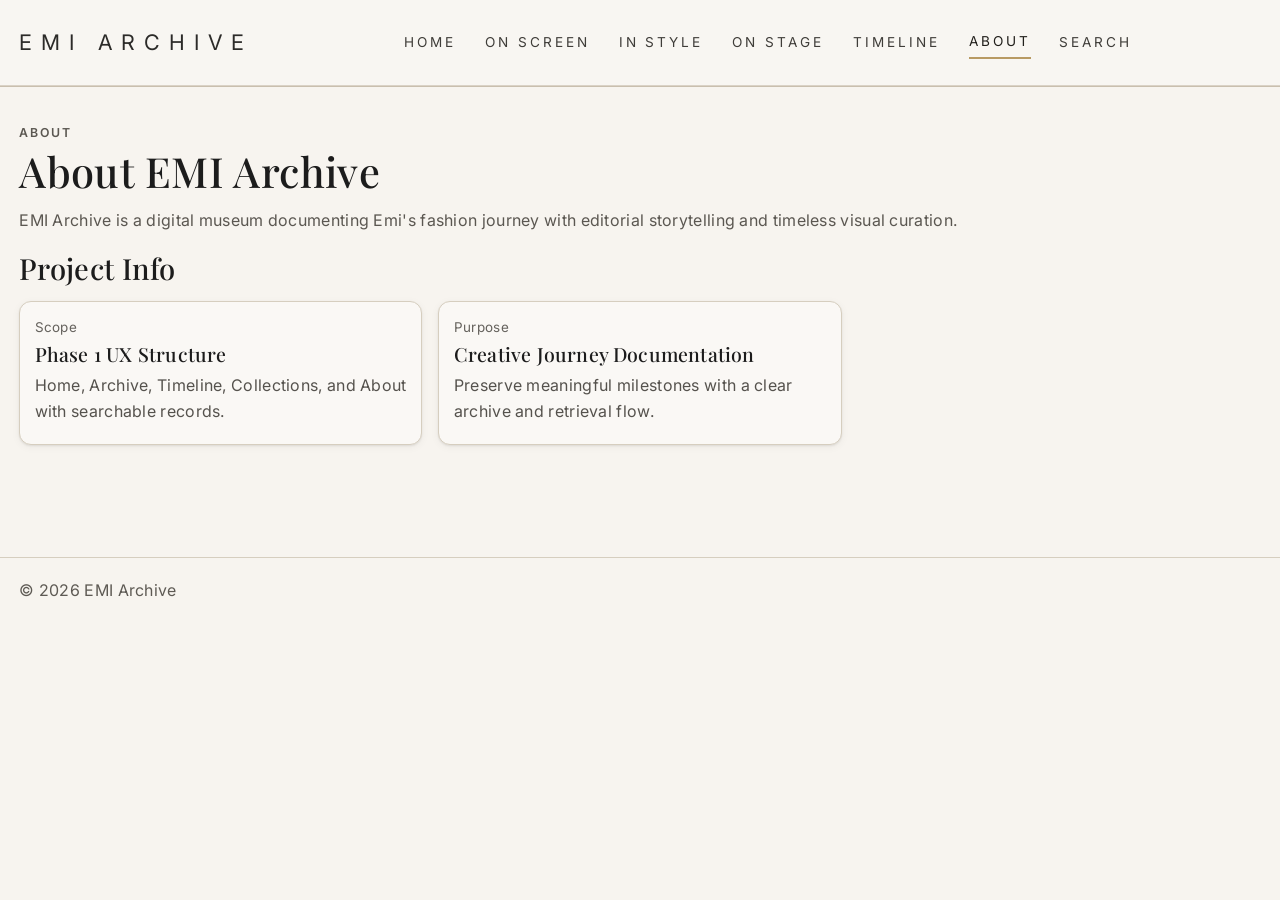
==== commit 37dae18c: "Add auto-slide and drag/swipe interaction to latest records slider - Auto-slide every 5 seconds with" ====
--- a/about.html
+++ b/about.html
@@ -19,12 +19,13 @@
         <span></span>
       </button>
       <nav class="site-nav" id="site-nav" aria-label="Main">
-        <a href="index.html">Home</a>
-        <a href="archive.html">Archive</a>
-        <a href="timeline.html">Timeline</a>
-        <a href="collections.html">Collections</a>
-        <a href="about.html" class="is-active">About</a>
-        <a href="archive.html#search">Search</a>
+        <a href="index.html" data-primary="home">Home</a>
+        <a href="archive.html?category=ON%20SCREEN" data-primary="ON SCREEN">On Screen</a>
+        <a href="archive.html?category=IN%20STYLE" data-primary="IN STYLE">In Style</a>
+        <a href="archive.html?category=ON%20STAGE" data-primary="ON STAGE">On Stage</a>
+        <a href="timeline.html" data-primary="timeline">Timeline</a>
+        <a href="about.html" class="is-active" data-primary="about">About</a>
+        <a href="archive.html#search" data-primary="search">Search</a>
       </nav>
     </div>
   </header>
@@ -59,4 +60,3 @@
 </html>
 
 
-
--- a/assets/css/styles.css
+++ b/assets/css/styles.css
@@ -42,6 +42,55 @@
   --desktop-min: 1024px;
 }
 
+
+/* Desktop visibility polish (quick win for immediate visual confirmation) */
+@media (min-width: 1024px) {
+  .home-ref .hero {
+    border: 1px solid color-mix(in srgb, var(--gold) 45%, var(--line));
+    box-shadow: 0 24px 52px rgba(28, 28, 28, 0.13);
+  }
+
+  .home-ref .hero-copy h1 {
+    font-size: clamp(2.6rem, 4.8vw, 4rem);
+    letter-spacing: -0.028em;
+  }
+
+  .home-ref .hero-medallion {
+    transform: scale(1.08);
+    box-shadow: 0 16px 30px rgba(22, 20, 17, 0.28);
+  }
+
+  .home-ref .section-head h2 {
+    font-size: clamp(1.6rem, 2.2vw, 2.15rem);
+  }
+
+  .home-ref .section-cards-grid {
+    gap: clamp(1rem, 1.6vw, 1.6rem);
+  }
+
+  .home-ref .section-card {
+    border-color: color-mix(in srgb, var(--gold) 42%, var(--line));
+    background:
+      radial-gradient(circle at 86% 14%, rgba(201, 176, 138, 0.12), transparent 42%),
+      linear-gradient(180deg, rgba(255, 255, 255, 0.84), rgba(255, 255, 255, 0.42));
+  }
+
+  .home-ref .section-card:hover {
+    transform: translateY(-7px);
+    box-shadow: 0 16px 30px rgba(28, 28, 28, 0.14);
+  }
+
+  .home-ref .featured-collection-card {
+    border-color: color-mix(in srgb, var(--gold) 35%, var(--line));
+    box-shadow: 0 10px 24px rgba(28, 28, 28, 0.09);
+  }
+
+  .home-ref .featured-collection-card:hover {
+    transform: translateY(-6px);
+    box-shadow: 0 18px 34px rgba(28, 28, 28, 0.15);
+  }
+}
+
 * {
   box-sizing: border-box;
 }
@@ -112,16 +161,18 @@
 
 .brand {
   text-decoration: none;
-  font-family: "Playfair Display", serif;
-  font-size: 1.3rem;
-  font-weight: 300;
-  letter-spacing: 0.2em;
+  font-family: "Inter", sans-serif;
+  font-size: 1.34rem;
+  font-weight: 400;
+  letter-spacing: 0.42em;
+  text-transform: uppercase;
+  color: #2c2b29;
   line-height: 1.2;
   transition: color var(--transition-normal), transform var(--transition-fast);
 }
 
 .brand:hover {
-  transform: translateX(-2px);
+  color: #1f1e1d;
 }
 
 .brand-seal {
@@ -2886,6 +2937,10 @@
   display: none;
 }
 
+.mobile-home-tabs {
+  display: none;
+}
+
 .home-ref .hero {
   grid-template-columns: 1.06fr 0.94fr;
   gap: 0;
@@ -3320,11 +3375,322 @@
 
 /* LATEST RECORDS SECTION */
 .latest-records {
-  margin-top: var(--space-section);
+  margin-top: clamp(2.0rem, 1.2vw, 1.15rem);
 }
 
 .latest-records .record-grid {
-  margin-top: 2rem;
+  margin-top: 1rem;
+}
+
+.latest-slider-controls {
+  display: inline-flex;
+  align-items: center;
+  gap: 0.5rem;
+}
+
+.latest-slider-button {
+  width: 42px;
+  height: 42px;
+  border-radius: 50%;
+  border: 1px solid #d4cdbf;
+  background: #f6f3ed;
+  color: #4b463c;
+  font-size: 1.2rem;
+  line-height: 1;
+  display: inline-flex;
+  align-items: center;
+  justify-content: center;
+  cursor: pointer;
+  transition: border-color var(--transition-fast), color var(--transition-fast), background-color var(--transition-fast);
+}
+
+.latest-slider-button:hover {
+  border-color: #bfb499;
+  color: #1f1f1f;
+}
+
+.latest-slider-button:focus-visible {
+  outline: 2px solid #111111;
+  outline-offset: 2px;
+}
+
+.latest-slider-button:disabled {
+  opacity: 0.45;
+  cursor: not-allowed;
+}
+
+.latest-records-head {
+  padding: 0 0 0.62rem;
+  border: 0;
+  border-bottom: 1px solid var(--line);
+  display: flex;
+  align-items: flex-end;
+  justify-content: space-between;
+}
+
+.latest-records-head h2 {
+  margin: 0;
+  text-align: left;
+  font-family: "Inter", sans-serif;
+  text-transform: uppercase;
+  letter-spacing: 0.22em;
+  font-size: 1.00rem;
+  font-weight: 500;
+  color: #111111;
+  background: none;
+  border: 0;
+  padding: 0;
+  line-height: 1.2;
+}
+
+.latest-view-all {
+  text-decoration: none;
+  text-transform: none;
+  letter-spacing: 0.01em;
+  font-size: 0.92rem;
+  font-weight: 500;
+  color: #4b463c;
+  transition: color var(--transition-fast);
+}
+
+.latest-view-all:hover {
+  color: #2f2b24;
+}
+
+.latest-strip {
+  display: grid;
+  grid-template-columns: minmax(210px, 270px) 1fr 58px;
+  gap: 0.9rem;
+  align-items: center;
+}
+
+.latest-strip-title {
+  border-right: 1px solid var(--line);
+  min-height: 108px;
+  display: flex;
+  flex-direction: column;
+  justify-content: center;
+  gap: 0.6rem;
+  padding-right: 0.8rem;
+}
+
+.latest-strip-title h2 {
+  margin: 0;
+  font-family: "Inter", sans-serif;
+  font-size: 0.9rem;
+  letter-spacing: 0.1em;
+  text-transform: uppercase;
+  font-weight: 600;
+  color: #1c1c1c;
+}
+
+.latest-strip-title span {
+  color: #b8a05f;
+  font-size: 1rem;
+  line-height: 1;
+}
+
+.latest-records .card-image {
+  margin-bottom: 0.62rem;
+}
+
+.latest-card-label {
+  margin: 0 0 0.36rem;
+  padding: 0 0.78rem;
+  font-family: "Inter", sans-serif;
+  text-transform: uppercase;
+  font-size: 0.62rem;
+  letter-spacing: 0.1em;
+  color: #9e8f72;
+}
+
+.archive-category {
+  margin: 0 0 0.44rem;
+  padding: 0 0.78rem;
+  font-family: "Inter", sans-serif;
+  text-transform: uppercase;
+  letter-spacing: 0.12em;
+  font-size: 0.66rem;
+  font-weight: 500;
+  color: #49443b;
+}
+
+.latest-records .card-meta {
+  gap: 0.45rem;
+  margin: 0.12rem 0 0.36rem;
+  padding: 0 0.78rem;
+}
+
+.latest-records .card-category,
+.latest-records .card-collection {
+  padding: 0.22rem 0.52rem;
+  font-size: 0.69rem;
+  letter-spacing: 0.09em;
+}
+
+.latest-records .card h3 {
+  padding: 0 0.78rem;
+  margin: 0 0 0.25rem;
+  font-size: 2.68rem;
+  line-height: 0.98;
+}
+
+.latest-records .card-location {
+  padding: 0 0.78rem;
+  font-size: 1.2rem;
+  line-height: 1.2;
+  color: #5e584f;
+}
+
+.latest-records .card-date {
+  padding: 0 0.78rem 0.42rem;
+  margin-top: 0.2rem;
+  font-size: 0.88rem;
+  letter-spacing: 0.02em;
+  text-transform: none;
+  color: #49443b;
+}
+
+.latest-records .latest-clickable-card {
+  cursor: pointer;
+}
+
+.latest-records .latest-records-track {
+  display: flex;
+  gap: 1rem;
+  overflow-x: auto;
+  scroll-snap-type: x mandatory;
+  scroll-behavior: smooth;
+  -webkit-overflow-scrolling: touch;
+  scrollbar-width: none;
+}
+
+.latest-records .latest-records-track::-webkit-scrollbar {
+  display: none;
+}
+
+.latest-records .latest-records-track .card {
+  flex: 0 0 min(320px, calc(100% - 2px));
+  scroll-snap-align: start;
+}
+
+.latest-records .latest-clickable-card:focus-visible {
+  outline: 2px solid #111111;
+  outline-offset: 2px;
+}
+
+.latest-records .latest-card-cta {
+  display: inline-block;
+  margin: 0.08rem 0.78rem 0.2rem;
+  font-family: "Inter", sans-serif;
+  font-size: 0.66rem;
+  text-transform: uppercase;
+  letter-spacing: 0.16em;
+  color: #111111;
+  text-decoration: none;
+  font-weight: 600;
+}
+
+.latest-records .latest-card-cta::after {
+  display: none;
+}
+
+.latest-records .latest-card-cta:focus-visible {
+  outline: 2px solid #111111;
+  outline-offset: 3px;
+}
+
+@media (max-width: 767px) {
+  .latest-records-head {
+    justify-content: space-between;
+    padding: 1rem 0 0.65rem;
+  }
+
+  .latest-slider-button {
+    width: 36px;
+    height: 36px;
+    font-size: 1.05rem;
+  }
+}
+
+.latest-strip-track {
+  display: grid;
+  grid-auto-flow: column;
+  grid-auto-columns: minmax(230px, 1fr);
+  gap: 0.85rem;
+  overflow-x: auto;
+  scrollbar-width: thin;
+  padding-bottom: 0.3rem;
+}
+
+.latest-strip-card {
+  text-decoration: none;
+  color: inherit;
+  display: grid;
+  grid-template-columns: 110px 1fr;
+  gap: 0.62rem;
+  align-items: center;
+}
+
+.latest-strip-image {
+  width: 110px;
+  aspect-ratio: 5 / 4;
+  border-radius: 3px;
+  overflow: hidden;
+}
+
+.latest-strip-image img {
+  width: 100%;
+  height: 100%;
+  object-fit: cover;
+  display: block;
+}
+
+.latest-strip-copy {
+  min-width: 0;
+}
+
+.latest-strip-meta {
+  margin: 0 0 0.25rem;
+  font-size: 0.58rem;
+  letter-spacing: 0.13em;
+  text-transform: uppercase;
+  color: #988a69;
+  font-family: "Inter", sans-serif;
+  display: flex;
+  gap: 0.45rem;
+}
+
+.latest-strip-meta span {
+  color: #8b8474;
+}
+
+.latest-strip-card h3 {
+  margin: 0;
+  font-size: 2rem;
+  line-height: 1.02;
+  font-weight: 400;
+  font-family: "Playfair Display", serif;
+}
+
+.latest-strip-next {
+  width: 46px;
+  height: 46px;
+  border-radius: 50%;
+  border: 1px solid #d4cebf;
+  color: #8f8772;
+  text-decoration: none;
+  display: grid;
+  place-items: center;
+  font-size: 1.7rem;
+  line-height: 1;
+  transition: border-color var(--transition-fast), color var(--transition-fast), transform var(--transition-fast);
+}
+
+.latest-strip-next:hover {
+  border-color: #bda66d;
+  color: #6f6656;
+  transform: translateX(1px);
 }
 
 .card-meta {
@@ -3576,7 +3942,8 @@
   }
 
   .brand {
-    font-size: 1.1rem;
+    font-size: 1.02rem;
+    letter-spacing: 0.28em;
   }
 
   /* Grid layouts: all to 1 column on mobile */
@@ -3590,6 +3957,27 @@
   .archive-grid,
   .chronological-list {
     grid-template-columns: 1fr;
+  }
+
+  .latest-strip {
+    grid-template-columns: 1fr;
+    gap: 0.55rem;
+  }
+
+  .latest-strip-title {
+    min-height: auto;
+    border-right: 0;
+    border-bottom: 1px solid var(--line);
+    padding: 0 0 0.48rem;
+  }
+
+  .latest-strip-track {
+    grid-auto-columns: minmax(220px, 78vw);
+    gap: 0.72rem;
+  }
+
+  .latest-strip-next {
+    display: none;
   }
 
   /* Timeline preview */
@@ -4315,18 +4703,70 @@
     padding-bottom: 72px;
   }
 
+  .home-ref .site-header {
+    display: none;
+  }
+
+  .home-ref main {
+    padding-top: 0.55rem;
+  }
+
+  .mobile-home-tabs {
+    display: grid;
+    grid-template-columns: repeat(4, minmax(0, 1fr));
+    gap: 0.34rem;
+    margin-bottom: 0.5rem;
+  }
+
+  .mobile-home-tabs a {
+    display: grid;
+    place-items: center;
+    min-height: 52px;
+    border: 1px solid #cfc8b8;
+    border-radius: 14px;
+    text-decoration: none;
+    text-transform: uppercase;
+    letter-spacing: 0.11em;
+    font-size: 0.64rem;
+    color: #4a473f;
+    background: #f5f2ec;
+  }
+
+  .mobile-home-tabs a.is-active {
+    color: #f4f1eb;
+    border-color: #171717;
+    background: #171717;
+  }
+
   .home-ref .header-inner {
     min-height: 56px;
     padding: 0.3rem 0;
   }
 
-  .home-ref .brand {
-    font-size: 1rem;
-    letter-spacing: 0.05em;
+  .brand {
+    font-size: 0.92rem;
+    letter-spacing: 0.18em;
   }
 
   .hero-copy h1 {
     font-size: clamp(1.8rem, 8vw, 2.2rem);
+  }
+
+  .latest-strip-track {
+    grid-auto-columns: minmax(196px, 80vw);
+  }
+
+  .latest-strip-card {
+    grid-template-columns: 92px 1fr;
+    gap: 0.5rem;
+  }
+
+  .latest-strip-image {
+    width: 92px;
+  }
+
+  .latest-strip-card h3 {
+    font-size: 1.6rem;
   }
 
   .kicker {
@@ -4359,38 +4799,63 @@
   }
 
   .home-ref .hero-art {
-    min-height: 205px;
+    min-height: 330px;
+    border-radius: 10px;
+    overflow: hidden;
   }
 
   .home-ref .hero {
-    margin-top: 0.2rem;
-    border-radius: 8px;
+    margin-top: 0;
+    border-radius: 0;
+    border: 0;
+    box-shadow: none;
     grid-template-columns: 1fr;
     gap: 0;
   }
 
   .home-ref .hero-copy {
-    padding: 0.85rem 0.9rem 0.75rem;
+    padding: 1.05rem 1.15rem 0.82rem;
     background: none;
   }
 
   .home-ref .hero-copy h1 {
-    font-size: 2.88rem;
-    line-height: 0.98;
-    margin: 0.15rem 0 0.55rem;
-    font-weight: 500;
+    font-size: clamp(3rem, 12.2vw, 4.4rem);
+    line-height: 0.97;
+    margin: 0.2rem 0 0.78rem;
+    font-weight: 400;
   }
 
   .home-ref .hero-copy p {
     max-width: 100%;
-    font-size: 0.86rem;
+    font-size: 0.72rem;
+    line-height: 1.34;
+  }
+
+  .home-ref .hero-copy .kicker {
+    font-size: 0.52rem;
+    letter-spacing: 0.16em;
+    color: #3f4c5c;
+    font-weight: 600;
+    margin-bottom: 0.58rem;
+  }
+
+  .home-ref .hero-copy .hero-tagline {
+    font-size: 0.65rem;
+    line-height: 1.45;
+    color: #3e3a33;
+    font-style: italic;
   }
 
   .home-ref .hero-copy .button {
-    font-size: 0.62rem;
-    padding: 0.45rem 0.62rem;
-    margin-top: 0.55rem;
-    border-radius: 5px;
+    width: 100%;
+    font-size: 0.54rem;
+    letter-spacing: 0.12em;
+    padding: 0.74rem 0.62rem;
+    margin-top: 0.7rem;
+    border-radius: 8px;
+    background: #baa556;
+    border-color: #baa556;
+    color: #f5f2ec;
   }
 
   .home-ref .stats {
@@ -4536,15 +5001,15 @@
   }
 
   .mobile-dock a span {
-    font-size: 0.87rem;
+    font-size: 0.8rem;
     line-height: 1;
   }
 
   .mobile-dock a em {
     font-style: normal;
     text-transform: uppercase;
-    font-size: 0.48rem;
-    letter-spacing: 0.08em;
+    font-size: 0.46rem;
+    letter-spacing: 0.12em;
   }
 
   .mobile-dock a.is-active {
@@ -4562,4 +5027,94 @@
   }
 }
 
-
+@media (min-width: 481px) and (max-width: 767px) {
+  .home-ref .site-header {
+    display: none;
+  }
+
+  .home-ref {
+    padding-bottom: 76px;
+  }
+
+  .home-ref main {
+    padding-top: 0.75rem;
+  }
+
+  .mobile-home-tabs {
+    display: grid;
+    grid-template-columns: repeat(4, minmax(0, 1fr));
+    gap: 0.4rem;
+    margin-bottom: 0.58rem;
+  }
+
+  .mobile-home-tabs a {
+    display: grid;
+    place-items: center;
+    min-height: 54px;
+    border: 1px solid #cfc8b8;
+    border-radius: 14px;
+    text-decoration: none;
+    text-transform: uppercase;
+    letter-spacing: 0.11em;
+    font-size: 0.7rem;
+    color: #4a473f;
+    background: #f5f2ec;
+  }
+
+  .mobile-home-tabs a.is-active {
+    color: #f4f1eb;
+    border-color: #171717;
+    background: #171717;
+  }
+
+  .home-ref .hero {
+    border: 0;
+    border-radius: 0;
+    box-shadow: none;
+    margin-top: 0;
+  }
+
+  .home-ref .hero-art {
+    min-height: 360px;
+    border-radius: 10px;
+    overflow: hidden;
+  }
+
+  .home-ref .hero-copy {
+    padding: 1.2rem 1.25rem 0.95rem;
+  }
+
+  .home-ref .hero-copy h1 {
+    font-size: clamp(3rem, 10.5vw, 4.2rem);
+    line-height: 0.98;
+    margin: 0.2rem 0 0.8rem;
+    font-weight: 400;
+  }
+
+  .home-ref .hero-copy .kicker {
+    font-size: 0.58rem;
+    letter-spacing: 0.16em;
+    color: #3f4c5c;
+    font-weight: 600;
+    margin-bottom: 0.58rem;
+  }
+
+  .home-ref .hero-copy .hero-tagline {
+    font-size: 0.75rem;
+    line-height: 1.48;
+    color: #3e3a33;
+    font-style: italic;
+  }
+
+  .home-ref .hero-copy .button {
+    width: 100%;
+    font-size: 0.6rem;
+    letter-spacing: 0.12em;
+    padding: 0.8rem 0.7rem;
+    margin-top: 0.78rem;
+    border-radius: 8px;
+    background: #baa556;
+    border-color: #baa556;
+    color: #f5f2ec;
+  }
+}
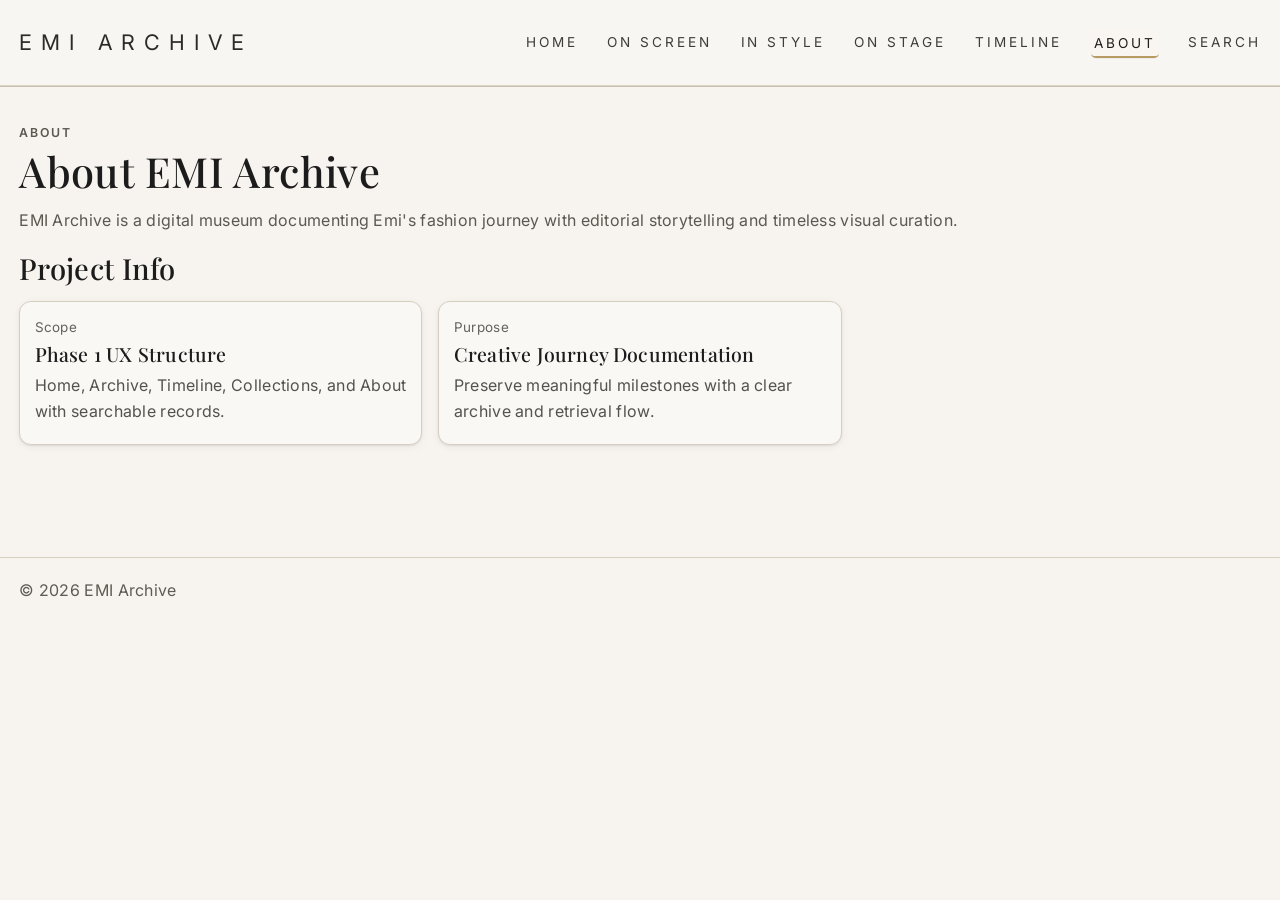
==== commit 97c4f5d8: "Refine nav, favicon, and latest archive card layouts" ====
--- a/about.html
+++ b/about.html
@@ -8,6 +8,7 @@
   <link rel="preconnect" href="https://fonts.gstatic.com" crossorigin />
   <link href="https://fonts.googleapis.com/css2?family=Inter:wght@300;400;500;600&family=Playfair+Display:wght@300;400;500;600;700&display=swap" rel="stylesheet" />
   <link rel="stylesheet" href="assets/css/styles.css" />
+  <link rel="icon" type="image/svg+xml" href="data:image/svg+xml,%3Csvg xmlns='http://www.w3.org/2000/svg' viewBox='0 0 64 64'%3E%3Crect x='2' y='2' width='60' height='60' rx='14' fill='%23ffffff'/%3E%3Ctext x='32' y='45' text-anchor='middle' font-family='Brush%20Script%20MT,%20cursive' font-size='54' font-weight='700' fill='%23000000'%3EE%3C/text%3E%3C/svg%3E" />
 </head>
 <body>
   <header class="site-header">
--- a/assets/css/styles.css
+++ b/assets/css/styles.css
@@ -113,7 +113,6 @@
   -moz-osx-font-smoothing: grayscale;
   transition: background-color var(--transition-normal), color var(--transition-normal);
 }
-}
 
 /* Dark mode theme */
 
@@ -127,6 +126,8 @@
 }
 
 .site-header {
+  display: flex !important;
+  width: 100% !important;
   position: sticky;
   top: 0;
   z-index: 10;
@@ -193,10 +194,11 @@
 .site-nav {
   display: flex;
   flex-wrap: wrap;
-  justify-content: center;
+  justify-content: flex-end;
   align-items: center;
   gap: 0.55rem 1.8rem;
   flex: 1;
+  margin-left: auto;
 }
 
 .nav-toggle {
@@ -224,6 +226,12 @@
   transform-origin: center;
 }
 
+.nav-toggle:hover,
+.nav-toggle:focus-visible {
+  border-color: var(--gold);
+  background: color-mix(in srgb, var(--bg) 44%, var(--surface));
+}
+
 .nav-toggle.is-open span:nth-child(1) {
   transform: translateY(6px) rotate(45deg);
 }
@@ -244,13 +252,27 @@
   text-transform: uppercase;
   letter-spacing: 0.22em;
   padding: 0.2rem 0;
-  transition: color var(--transition-fast), border-color var(--transition-fast);
+  transition: color var(--transition-fast), border-color var(--transition-fast), background-color var(--transition-fast), box-shadow var(--transition-fast);
   position: relative;
+}
+
+
+.site-nav a:hover,
+.site-nav a:focus-visible {
+  color: #1f1e1b;
+  background: color-mix(in srgb, var(--surface) 60%, var(--ink));
+  transform: translateX(2px);
 }
 
 .site-nav a.is-active {
   color: #211f1b;
   border-bottom: 2px solid #b89a63;
+  padding-bottom: 0.06rem;
+  background: color-mix(in srgb, #b89a63 9%, white);
+  border-radius: 0.3rem;
+  padding-left: 0.2rem;
+  padding-right: 0.2rem;
+  box-shadow: 0 1px 0 rgba(24, 22, 19, 0.05);
 }
 
 .nav-item-with-submenu {
@@ -649,7 +671,7 @@
 .archive-card-title {
   font-family: "Playfair Display", serif;
   font-size: 1.1rem;
-  font-weight: 400;
+  font-weight: 1000;
   margin: 0 0 var(--space-sm) 0;
   line-height: 1.3;
 }
@@ -2714,6 +2736,8 @@
   padding: 0.9rem;
   transition: transform var(--transition-normal), box-shadow var(--transition-normal), border-color var(--transition-normal), background-color var(--transition-normal);
   box-shadow: 0 2px 8px rgba(28, 28, 28, 0.05), 0 1px 2px rgba(28, 28, 28, 0.08);
+  display: flex;
+  flex-direction: column;
 }
 
 .card:hover {
@@ -2734,6 +2758,12 @@
 
 .card:hover .card-image {
   transform: scale(1.02);
+}
+
+.card-image img {
+  width: 100%;
+  height: 100%;
+  object-fit: cover;
 }
 
 .tone-2 {
@@ -3531,8 +3561,8 @@
 .latest-records .card h3 {
   padding: 0 0.78rem;
   margin: 0 0 0.25rem;
-  font-size: 2.68rem;
-  line-height: 0.98;
+  font-size: 1.5rem;
+  line-height: 1.2;
 }
 
 .latest-records .card-location {
@@ -3570,8 +3600,110 @@
 }
 
 .latest-records .latest-records-track .card {
-  flex: 0 0 min(320px, calc(100% - 2px));
+  flex: 0 0 min(300px, calc(100% - 2px));
   scroll-snap-align: start;
+  background:
+    radial-gradient(circle at 12% 10%, rgba(255, 255, 255, 0.95), rgba(255, 255, 255, 0) 42%),
+    linear-gradient(145deg, #fffcf8 0%, #f6f0e6 58%, #efe6d8 100%);
+  border-color: color-mix(in srgb, #cfbe9a 42%, var(--line));
+  box-shadow: 0 8px 20px rgba(23, 19, 12, 0.08);
+}
+
+.latest-records .latest-records-track .card:hover {
+  background:
+    radial-gradient(circle at 16% 14%, rgba(255, 255, 255, 0.98), rgba(255, 255, 255, 0) 46%),
+    linear-gradient(145deg, #fffdf9 0%, #f7f1e8 56%, #eadfcf 100%);
+  border-color: #c9b08a;
+  box-shadow: 0 14px 28px rgba(23, 19, 12, 0.14);
+}
+
+@media (min-width: 701px) and (max-width: 1099px) {
+  .latest-records .latest-records-track {
+    gap: 1rem;
+  }
+
+  .latest-records .latest-records-track .card {
+    flex: 0 0 min(430px, calc((100% - 1rem) / 2));
+  }
+}
+
+@media (min-width: 1100px) {
+  .latest-records .latest-records-track {
+    gap: 1.15rem;
+  }
+
+  .latest-records .latest-records-track .card {
+    flex: 0 0 min(520px, calc((100% - 2.3rem) / 3));
+    display: grid;
+    grid-template-columns: minmax(170px, 40%) 1fr;
+    grid-template-rows: auto auto auto auto auto 1fr;
+    align-items: start;
+    min-height: 232px;
+    padding: 0;
+    overflow: hidden;
+  }
+
+  .latest-records .latest-records-track .card > :not(.card-image) {
+    grid-column: 2;
+    padding-left: 1rem;
+    padding-right: 1rem;
+  }
+
+  .latest-records .latest-records-track .card .card-image {
+    grid-column: 1;
+    grid-row: 1 / span 6;
+    margin: 0;
+    height: 100%;
+    aspect-ratio: auto;
+    border: 0;
+    border-right: 1px solid var(--line);
+    border-radius: 0;
+  }
+
+  .latest-records .latest-records-track .card .latest-card-label {
+    grid-row: 1;
+    margin: 0.78rem 0 0.24rem;
+    padding-bottom: 0;
+    font-size: 0.66rem;
+    letter-spacing: 0.1em;
+  }
+
+  .latest-records .latest-records-track .card .archive-category {
+    grid-row: 2;
+    margin: 0 0 0.28rem;
+    font-size: 0.66rem;
+    letter-spacing: 0.11em;
+  }
+
+  .latest-records .latest-records-track .card h3 {
+    grid-row: 3;
+    margin: 0 0 0.3rem;
+    font-size: clamp(1.1rem, 1.65vw, 1.45rem);
+    line-height: 1.16;
+  }
+
+  .latest-records .latest-records-track .card .card-location {
+    grid-row: 4;
+    margin: 0;
+    font-size: clamp(0.9rem, 1.1vw, 1.06rem);
+    line-height: 1.24;
+  }
+
+  .latest-records .latest-records-track .card .card-date {
+    grid-row: 5;
+    margin: 0.18rem 0 0;
+    padding-bottom: 0;
+    font-size: 0.82rem;
+  }
+
+  .latest-records .latest-records-track .card .latest-card-cta {
+    grid-row: 6;
+    margin: 0.46rem 0 0.72rem;
+    font-size: 0.62rem;
+    letter-spacing: 0.13em;
+    justify-self: start;
+    align-self: end;
+  }
 }
 
 .latest-records .latest-clickable-card:focus-visible {
@@ -3581,7 +3713,8 @@
 
 .latest-records .latest-card-cta {
   display: inline-block;
-  margin: 0.08rem 0.78rem 0.2rem;
+  margin: auto 0.78rem 0.2rem 0.78rem;
+  margin-top: auto;
   font-family: "Inter", sans-serif;
   font-size: 0.66rem;
   text-transform: uppercase;
@@ -3880,30 +4013,6 @@
 
   .text-body-sm {
     font-size: 0.85rem;
-  }
-
-  /* Navigation mobile */
-  .site-nav {
-    position: fixed;
-    top: 0;
-    left: 0;
-    right: 0;
-    bottom: 0;
-    background: var(--bg);
-    flex-direction: column;
-    padding: 80px var(--space-lg) var(--space-lg);
-    display: none;
-    z-index: 999;
-    gap: var(--space-lg);
-  }
-
-  .site-nav.is-open {
-    display: flex;
-  }
-
-  .site-nav a {
-    padding: var(--space-md) 0;
-    border-bottom: 1px solid var(--line);
   }
 
   .nav-toggle {
@@ -4514,6 +4623,11 @@
 }
 
 @media (max-width: 700px) {
+  html.is-nav-open,
+  body.is-nav-open {
+    overflow: hidden;
+  }
+
   .shell {
     width: min(1100px, calc(100% - 1.35rem));
   }
@@ -4521,8 +4635,8 @@
   .header-inner {
     align-items: center;
     justify-content: space-between;
-    min-height: 64px;
-    padding: 0.5rem 0;
+    min-height: 72px;
+    padding: 0.7rem 0 0.55rem;
     position: relative;
   }
 
@@ -4531,42 +4645,101 @@
   }
 
   .site-nav {
-    display: flex;
+    position: fixed;
+    inset: 0;
+    display: block;
     width: 100%;
-    flex-direction: column;
-    align-items: stretch;
-    gap: 0.35rem;
     margin-top: 0;
-    padding: 0;
-    max-height: 0;
+    padding: calc(72px + env(safe-area-inset-top, 0px)) 1rem calc(1rem + env(safe-area-inset-bottom, 0px));
+    height: 100dvh;
+    visibility: hidden;
     opacity: 0;
-    transform: translateY(-6px);
-    overflow: hidden;
+    transform: translateY(0);
+    overflow-y: auto;
     pointer-events: none;
-    border-top: 1px solid transparent;
+    z-index: 999;
+    border: 1px solid color-mix(in srgb, var(--line) 60%, white);
+    border-radius: 0;
+    background: var(--bg);
+    backdrop-filter: none;
+    box-shadow: none;
     transition:
-      max-height 220ms ease,
+      visibility 0s linear 220ms,
       opacity 180ms ease,
       transform 220ms ease,
-      margin-top 220ms ease,
-      padding 220ms ease,
-      border-color 220ms ease;
+      box-shadow 220ms ease;
   }
 
   .site-nav a {
-    border: 1px solid var(--line);
-    border-radius: 10px;
-    padding: 0.56rem 0.72rem;
-    background: color-mix(in srgb, var(--bg) 82%, white);
-    letter-spacing: 0.1em;
-    font-weight: 400;
+    border: 0;
+    border-bottom: 1px solid color-mix(in srgb, var(--line) 72%, white);
+    border-radius: 0;
+    padding: 1.02rem 0.1rem 1rem;
+    display: block;
+    width: 100%;
+    min-height: 44px;
+    background: transparent;
+    letter-spacing: 0.06em;
+    font-size: 0.78rem;
+    font-weight: 500;
+    color: #2d2c29;
+  }
+
+  .site-nav a:hover,
+  .site-nav a:focus-visible {
+    color: var(--ink);
+    background: color-mix(in srgb, white 28%, var(--surface));
+    box-shadow: inset 0 -1px 0 color-mix(in srgb, var(--ink) 84%, white);
+    transform: translateX(3px);
+  }
+
+  .site-nav a:active {
+    color: var(--ink);
+    background: color-mix(in srgb, white 28%, var(--surface));
+    box-shadow: inset 0 -1px 0 color-mix(in srgb, var(--ink) 84%, white);
+    transform: translateX(3px);
+  }
+
+  .site-nav a.is-touch-active {
+    color: var(--ink);
+    background: color-mix(in srgb, white 28%, var(--surface));
+    box-shadow: inset 0 -1px 0 color-mix(in srgb, var(--ink) 84%, white);
+    transform: translateX(3px);
+  }
+
+  .site-nav a:last-child {
+    border-bottom: 0;
   }
 
   .site-nav a.is-active {
-    border-bottom: 1px solid var(--line);
-    border-color: var(--ink);
-    background: var(--ink);
-    color: white;
+    border-bottom-color: #b89a63;
+    border-bottom-width: 2px;
+    color: var(--ink);
+    font-weight: 600;
+    background: color-mix(in srgb, #b89a63 10%, white);
+    border-radius: 0.36rem;
+    box-shadow: 0 1px 0 rgba(24, 22, 19, 0.05);
+  }
+
+  .site-nav a:hover.is-active,
+  .site-nav a:focus-visible.is-active {
+    background: color-mix(in srgb, #b89a63 14%, white);
+    box-shadow: 0 1px 0 rgba(24, 22, 19, 0.06), inset 0 -1px 0 rgba(184, 154, 99, 0.9);
+    transform: translateX(3px);
+  }
+
+  .site-nav a.is-touch-active.is-active {
+    background: color-mix(in srgb, #b89a63 14%, white);
+    box-shadow: 0 1px 0 rgba(24, 22, 19, 0.06), inset 0 -1px 0 rgba(184, 154, 99, 0.9);
+  }
+
+  .site-nav a:first-child {
+    margin-top: 0.05rem;
+  }
+
+  .brand {
+    line-height: 1.35;
+    padding-top: 0.08rem;
   }
 
   .site-header.is-nav-open .header-inner {
@@ -4575,16 +4748,16 @@
 
   .site-header.is-nav-open .nav-toggle {
     align-self: flex-end;
+    position: relative;
+    z-index: 1000;
   }
 
   .site-header.is-nav-open .site-nav {
-    max-height: 420px;
+    visibility: visible;
     opacity: 1;
     transform: translateY(0);
     pointer-events: auto;
-    margin-top: 0.5rem;
-    padding: 0.7rem 0;
-    border-top-color: var(--line);
+    transition-delay: 0s;
   }
 
   .hero {
@@ -4703,49 +4876,18 @@
     padding-bottom: 72px;
   }
 
-  .home-ref .site-header {
-    display: none;
-  }
-
   .home-ref main {
     padding-top: 0.55rem;
   }
 
-  .mobile-home-tabs {
-    display: grid;
-    grid-template-columns: repeat(4, minmax(0, 1fr));
-    gap: 0.34rem;
-    margin-bottom: 0.5rem;
-  }
-
-  .mobile-home-tabs a {
-    display: grid;
-    place-items: center;
-    min-height: 52px;
-    border: 1px solid #cfc8b8;
-    border-radius: 14px;
-    text-decoration: none;
-    text-transform: uppercase;
-    letter-spacing: 0.11em;
-    font-size: 0.64rem;
-    color: #4a473f;
-    background: #f5f2ec;
-  }
-
-  .mobile-home-tabs a.is-active {
-    color: #f4f1eb;
-    border-color: #171717;
-    background: #171717;
-  }
-
   .home-ref .header-inner {
-    min-height: 56px;
-    padding: 0.3rem 0;
+    min-height: 72px;
+    padding: 0.55rem 0 0.45rem;
   }
 
   .brand {
-    font-size: 0.92rem;
-    letter-spacing: 0.18em;
+    font-size: 0.88rem;
+    letter-spacing: 0.16em;
   }
 
   .hero-copy h1 {
@@ -4930,6 +5072,23 @@
     margin: 0;
   }
 
+  .latest-records .card {
+    grid-template-columns: 64px minmax(0, 1fr);
+    column-gap: 0.62rem;
+    align-items: start;
+  }
+
+  .latest-records .card .card-image {
+    grid-column: 1;
+    grid-row: 1 / span 7;
+    align-self: start;
+  }
+
+  .latest-records .card > :not(.card-image) {
+    grid-column: 2;
+    min-width: 0;
+  }
+
   .home-ref .card .meta,
   .home-ref .card .card-keyline,
   .home-ref .card h3 {
@@ -4951,6 +5110,51 @@
     margin-top: 0.1rem;
     font-size: 0.67rem;
     color: #57534c;
+  }
+
+  .latest-records .card .latest-card-label {
+    padding: 0;
+    margin: 0;
+    font-size: 0.52rem;
+    letter-spacing: 0.1em;
+    line-height: 1.2;
+  }
+
+  .latest-records .card .archive-category {
+    padding: 0;
+    margin: 0.14rem 0 0;
+    font-size: 0.52rem;
+    letter-spacing: 0.1em;
+    line-height: 1.2;
+  }
+
+  .latest-records .card h3 {
+    padding: 0;
+    margin: 0.22rem 0 0;
+    font-size: 0.92rem;
+    line-height: 1.18;
+    letter-spacing: 0;
+  }
+
+  .latest-records .card .card-location {
+    padding: 0;
+    margin: 0.16rem 0 0;
+    font-size: 0.6rem;
+    line-height: 1.2;
+  }
+
+  .latest-records .card .card-date {
+    padding: 0;
+    margin: 0.12rem 0 0;
+    font-size: 0.58rem;
+    line-height: 1.2;
+  }
+
+  .latest-records .card .latest-card-cta {
+    margin: 0.18rem 0 0;
+    font-size: 0.58rem;
+    letter-spacing: 0.09em;
+    line-height: 1.2;
   }
 
   .home-ref .card:hover {
@@ -5028,44 +5232,6 @@
 }
 
 @media (min-width: 481px) and (max-width: 767px) {
-  .home-ref .site-header {
-    display: none;
-  }
-
-  .home-ref {
-    padding-bottom: 76px;
-  }
-
-  .home-ref main {
-    padding-top: 0.75rem;
-  }
-
-  .mobile-home-tabs {
-    display: grid;
-    grid-template-columns: repeat(4, minmax(0, 1fr));
-    gap: 0.4rem;
-    margin-bottom: 0.58rem;
-  }
-
-  .mobile-home-tabs a {
-    display: grid;
-    place-items: center;
-    min-height: 54px;
-    border: 1px solid #cfc8b8;
-    border-radius: 14px;
-    text-decoration: none;
-    text-transform: uppercase;
-    letter-spacing: 0.11em;
-    font-size: 0.7rem;
-    color: #4a473f;
-    background: #f5f2ec;
-  }
-
-  .mobile-home-tabs a.is-active {
-    color: #f4f1eb;
-    border-color: #171717;
-    background: #171717;
-  }
 
   .home-ref .hero {
     border: 0;
